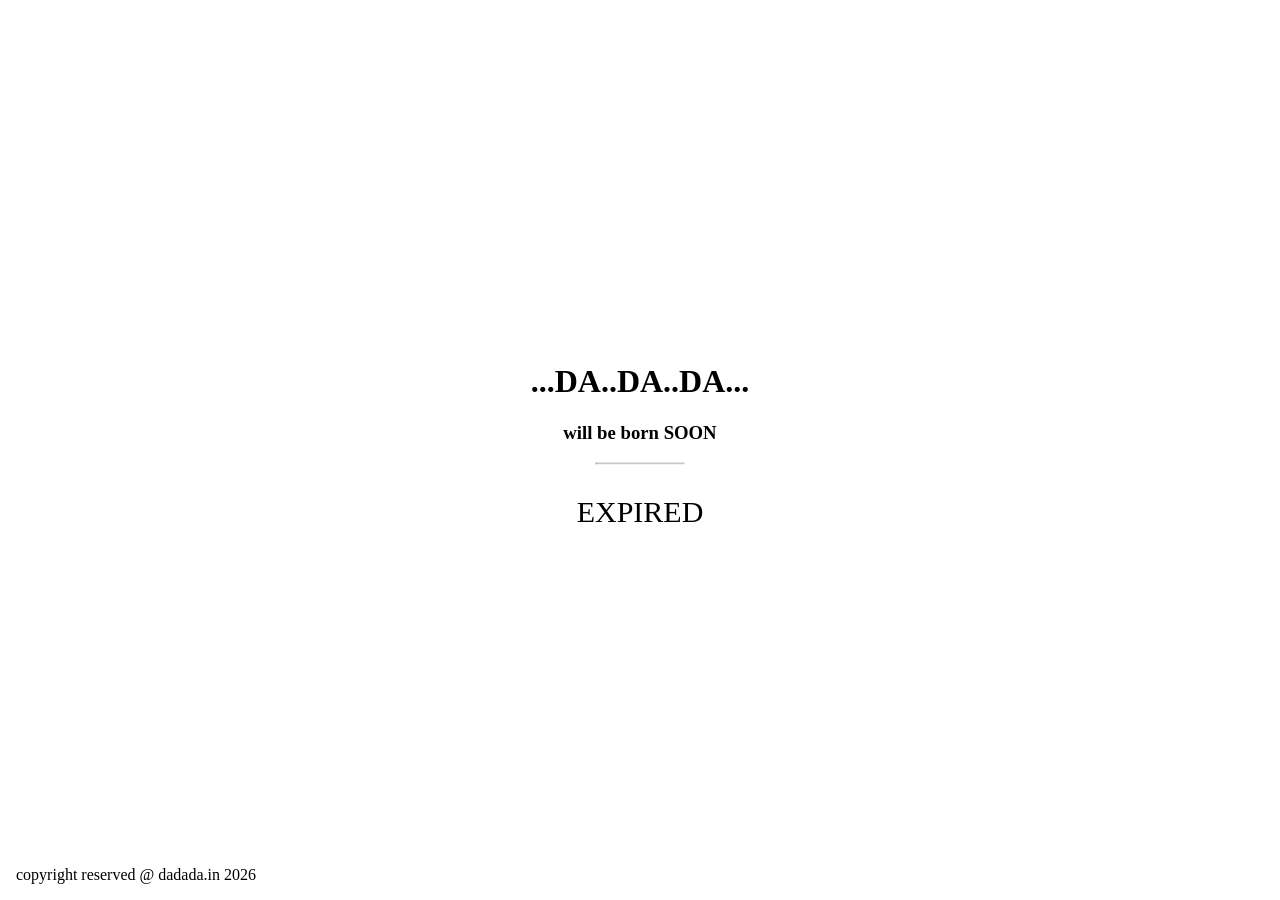
==== index.html @ b42511c1 "Create index.html" ====
<!DOCTYPE html>
<html>
<style>
body, html {
  height: 100%;
  margin: 0;
}

.bgimg {
  height: 100%;
  background-position: center;
  background-size: cover;
  position: relative;
  color: white;
  font-family: "Courier New", Courier, monospace;
  font-size: 25px;
}

.topleft {
  position: absolute;
  top: 0;
  left: 16px;
}

.bottomleft {
  position: absolute;
  bottom: 0;
  left: 16px;
}

.middle {
  position: absolute;
  top: 50%;
  left: 50%;
  transform: translate(-50%, -50%);
  text-align: center;
}

hr {
  margin: auto;
  width: 40%;
}
</style>
<body>

<div>
  <div class="topleft">
   
  </div>
  <div class="middle">
   <h1><b>...DA..DA..DA...</b></h1>
    <h3>will be born SOON</h3>
    <hr>
	    <p id="demo" style="font-size:30px"></p>

    <p></p>
  </div>
  <div class="bottomleft">
    <p>copyright reserved @ dadada.in 2026</p>
  </div>
</div>
<script>
// Set the date we're counting down to
var countDownDate = new Date("Aug 08, 2026 15:37:25").getTime();

// Update the count down every 1 second
var countdownfunction = setInterval(function() {

  // Get todays date and time
  var now = new Date().getTime();
  
  // Find the distance between now an the count down date
  var distance = countDownDate - now;
  
  // Time calculations for days, hours, minutes and seconds
  var days = Math.floor(distance / (1000 * 60 * 60 * 24));
  var hours = Math.floor((distance % (1000 * 60 * 60 * 24)) / (1000 * 60 * 60));
  var minutes = Math.floor((distance % (1000 * 60 * 60)) / (1000 * 60));
  var seconds = Math.floor((distance % (1000 * 60)) / 1000);
  
  // Output the result in an element with id="demo"
  document.getElementById("demo").innerHTML = days + "d " + hours + "h "
  + minutes + "m " + seconds + "s ";
  
  // If the count down is over, write some text 
  if (distance < 0) {
    clearInterval(countdownfunction);
    document.getElementById("demo").innerHTML = "EXPIRED";
  }
}, 1000);
</script>

</body>
</html>
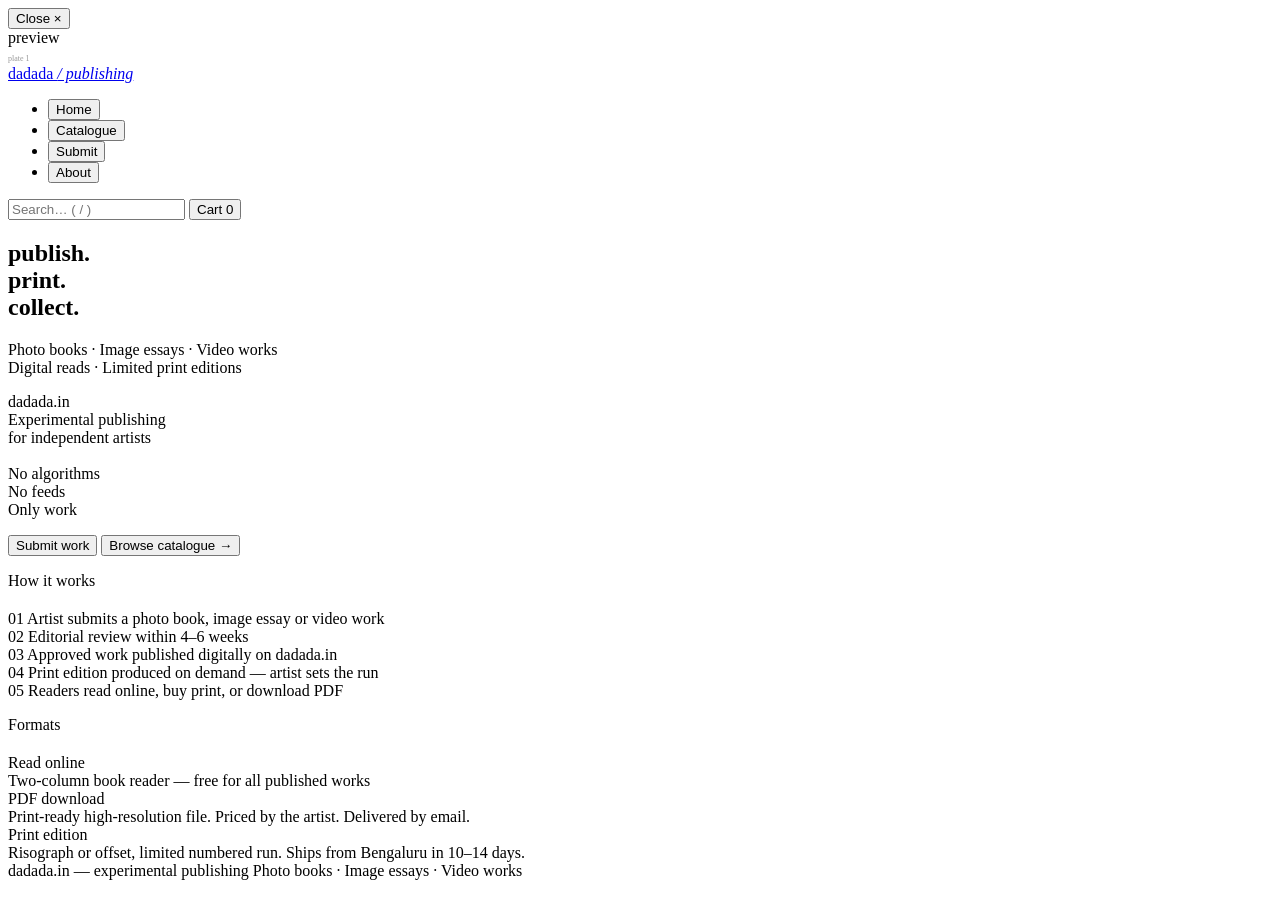
==== commit 48b34c77: "Add files via upload" ====
--- a/index.html
+++ b/index.html
@@ -1,94 +1,360 @@
 <!DOCTYPE html>
-<html>
-<style>
-body, html {
-  height: 100%;
-  margin: 0;
-}
-
-.bgimg {
-  height: 100%;
-  background-position: center;
-  background-size: cover;
-  position: relative;
-  color: white;
-  font-family: "Courier New", Courier, monospace;
-  font-size: 25px;
-}
-
-.topleft {
-  position: absolute;
-  top: 0;
-  left: 16px;
-}
-
-.bottomleft {
-  position: absolute;
-  bottom: 0;
-  left: 16px;
-}
-
-.middle {
-  position: absolute;
-  top: 50%;
-  left: 50%;
-  transform: translate(-50%, -50%);
-  text-align: center;
-}
-
-hr {
-  margin: auto;
-  width: 40%;
-}
-</style>
+<html lang="en">
+<head>
+  <meta charset="UTF-8">
+  <meta name="viewport" content="width=device-width, initial-scale=1.0">
+  <meta name="description" content="dadada — an experimental publishing platform for photo books, image essays and video works by independent artists.">
+  <meta name="theme-color" content="#f5f3ee">
+
+  <!-- Open Graph -->
+  <meta property="og:title" content="dadada — experimental publishing">
+  <meta property="og:description" content="Photo books, image essays and video works by independent artists.">
+  <meta property="og:type" content="website">
+  <meta property="og:url" content="https://dadada.in">
+
+  <title>dadada — experimental publishing</title>
+
+  <!-- PWA Manifest -->
+  <link rel="manifest" href="manifest.json">
+
+  <!-- Styles -->
+  <link rel="stylesheet" href="css/style.css">
+</head>
 <body>
 
-<div>
-  <div class="topleft">
-   
-  </div>
-  <div class="middle">
-   <h1><b>...DA..DA..DA...</b></h1>
-    <h3>will be born SOON</h3>
-    <hr>
-	    <p id="demo" style="font-size:30px"></p>
-
-    <p></p>
-  </div>
-  <div class="bottomleft">
-    <p>copyright reserved @ dadada.in 2026</p>
+<!-- ══════════════════════════════════════
+     TOAST NOTIFICATION
+═══════════════════════════════════════ -->
+<div class="toast" id="toast" role="status" aria-live="polite"></div>
+
+<!-- ══════════════════════════════════════
+     BOOK READER OVERLAY
+═══════════════════════════════════════ -->
+<div class="reader" id="reader" role="dialog" aria-label="Book preview" aria-modal="true">
+  <div class="reader__nav">
+    <span class="reader__title" id="readerTitle"></span>
+    <button class="reader__close" onclick="closeReader()">Close ×</button>
+  </div>
+  <div class="reader__body">
+    <div class="reader__text" id="readerText"></div>
+    <div class="reader__image" id="readerImage">
+      preview<br><span style="font-size:8px;opacity:.4">plate 1</span>
+    </div>
   </div>
 </div>
-<script>
-// Set the date we're counting down to
-var countDownDate = new Date("Aug 08, 2026 15:37:25").getTime();
-
-// Update the count down every 1 second
-var countdownfunction = setInterval(function() {
-
-  // Get todays date and time
-  var now = new Date().getTime();
-  
-  // Find the distance between now an the count down date
-  var distance = countDownDate - now;
-  
-  // Time calculations for days, hours, minutes and seconds
-  var days = Math.floor(distance / (1000 * 60 * 60 * 24));
-  var hours = Math.floor((distance % (1000 * 60 * 60 * 24)) / (1000 * 60 * 60));
-  var minutes = Math.floor((distance % (1000 * 60 * 60)) / (1000 * 60));
-  var seconds = Math.floor((distance % (1000 * 60)) / 1000);
-  
-  // Output the result in an element with id="demo"
-  document.getElementById("demo").innerHTML = days + "d " + hours + "h "
-  + minutes + "m " + seconds + "s ";
-  
-  // If the count down is over, write some text 
-  if (distance < 0) {
-    clearInterval(countdownfunction);
-    document.getElementById("demo").innerHTML = "EXPIRED";
-  }
-}, 1000);
-</script>
+
+<!-- ══════════════════════════════════════
+     NAVIGATION
+═══════════════════════════════════════ -->
+<nav class="nav" role="navigation" aria-label="Main navigation">
+  <a class="nav__logo" href="#home" onclick="showPage('home')">
+    dadada <em>/ publishing</em>
+  </a>
+
+  <ul class="nav__tabs" role="list">
+    <li role="listitem">
+      <button class="nav__tab" data-page="home"      onclick="showPage('home')"      aria-current="page">Home</button>
+    </li>
+    <li role="listitem">
+      <button class="nav__tab" data-page="catalogue" onclick="showPage('catalogue')" aria-current="false">Catalogue</button>
+    </li>
+    <li role="listitem">
+      <button class="nav__tab" data-page="submit"    onclick="showPage('submit')"    aria-current="false">Submit</button>
+    </li>
+    <li role="listitem">
+      <button class="nav__tab" data-page="about"     onclick="showPage('about')"     aria-current="false">About</button>
+    </li>
+  </ul>
+
+  <div class="nav__right">
+    <input
+      id="navSearch"
+      class="nav__search"
+      type="search"
+      placeholder="Search… ( / )"
+      aria-label="Search works"
+      oninput="doSearch(this.value)"
+    >
+    <button class="nav__cart" onclick="showPage('cart')" aria-label="View cart">
+      Cart <span class="nav__cart-badge" id="cartBadge">0</span>
+    </button>
+  </div>
+</nav>
+
+<!-- ══════════════════════════════════════
+     PAGE: HOME
+═══════════════════════════════════════ -->
+<main data-page="home" class="page">
+
+  <!-- Hero -->
+  <section class="hero">
+    <div>
+      <h1 class="hero__h1">publish.<br>print.<br>collect.</h1>
+      <p class="hero__sub">
+        Photo books · Image essays · Video works<br>
+        Digital reads · Limited print editions
+      </p>
+    </div>
+    <div class="hero__meta">
+      <p>dadada.in<br>
+      Experimental publishing<br>
+      for independent artists<br><br>
+      No algorithms<br>
+      No feeds<br>
+      Only work</p>
+      <div class="hero__cta">
+        <button class="btn btn--light" onclick="showPage('submit')">Submit work</button>
+        <button class="btn btn--dark"  onclick="showPage('catalogue')">Browse catalogue →</button>
+      </div>
+    </div>
+  </section>
+
+  <!-- Marquee -->
+  <div class="marquee" aria-hidden="true">
+    <div class="marquee__inner" id="marqueeInner"></div>
+  </div>
+
+  <!-- Featured works -->
+  <section aria-label="Featured works">
+    <div class="featured" id="featuredRow"></div>
+  </section>
+
+  <!-- How it works / Formats -->
+  <section class="how" aria-label="How it works">
+    <div class="how__col">
+      <p class="u-label" style="margin-bottom:20px">How it works</p>
+      <div class="how__step"><span class="how__n">01</span> Artist submits a photo book, image essay or video work</div>
+      <div class="how__step"><span class="how__n">02</span> Editorial review within 4–6 weeks</div>
+      <div class="how__step"><span class="how__n">03</span> Approved work published digitally on dadada.in</div>
+      <div class="how__step"><span class="how__n">04</span> Print edition produced on demand — artist sets the run</div>
+      <div class="how__step"><span class="how__n">05</span> Readers read online, buy print, or download PDF</div>
+    </div>
+    <div class="how__col">
+      <p class="u-label" style="margin-bottom:20px">Formats</p>
+      <div class="how__format-card">
+        <div class="how__format-name">Read online</div>
+        <div class="how__format-desc">Two-column book reader — free for all published works</div>
+      </div>
+      <div class="how__format-card">
+        <div class="how__format-name">PDF download</div>
+        <div class="how__format-desc">Print-ready high-resolution file. Priced by the artist. Delivered by email.</div>
+      </div>
+      <div class="how__format-card">
+        <div class="how__format-name">Print edition</div>
+        <div class="how__format-desc">Risograph or offset, limited numbered run. Ships from Bengaluru in 10–14 days.</div>
+      </div>
+    </div>
+  </section>
+
+  <footer class="site-footer">
+    <span>dadada.in — experimental publishing</span>
+    <span>Photo books · Image essays · Video works</span>
+  </footer>
+</main>
+
+<!-- ══════════════════════════════════════
+     PAGE: CATALOGUE
+═══════════════════════════════════════ -->
+<main data-page="catalogue" class="page" hidden>
+
+  <!-- Filter bar -->
+  <div class="cat-bar" role="toolbar" aria-label="Filter catalogue">
+    <button class="cat-filter" aria-pressed="true"  onclick="filterCatalogue('all',this)">All</button>
+    <button class="cat-filter" aria-pressed="false" onclick="filterCatalogue('photo book',this)">Photo Books</button>
+    <button class="cat-filter" aria-pressed="false" onclick="filterCatalogue('image essay',this)">Image Essays</button>
+    <button class="cat-filter" aria-pressed="false" onclick="filterCatalogue('video',this)">Video Works</button>
+    <span class="cat-count" id="catCount" aria-live="polite"></span>
+  </div>
+
+  <section aria-label="Catalogue grid">
+    <div class="cat-grid" id="catGrid"></div>
+  </section>
+
+  <footer class="site-footer">
+    <span>dadada.in</span>
+    <span id="catFooter"></span>
+  </footer>
+</main>
+
+<!-- ══════════════════════════════════════
+     PAGE: DETAIL (work view)
+═══════════════════════════════════════ -->
+<main data-page="detail" class="page" hidden>
+
+  <button class="det__back" onclick="goBack()">← Back</button>
+
+  <div class="det__layout">
+    <!-- Left: image / cover panel -->
+    <div class="det__image-panel" aria-label="Cover images">
+      <div class="det__image-main" id="detCoverMain"></div>
+      <div class="det__thumb-strip" id="detThumbs" role="group" aria-label="Image thumbnails"></div>
+    </div>
+
+    <!-- Right: info & purchase -->
+    <div class="det__info" id="detInfo"></div>
+  </div>
+</main>
+
+<!-- ══════════════════════════════════════
+     PAGE: SUBMIT
+═══════════════════════════════════════ -->
+<main data-page="submit" class="page" hidden>
+  <div class="sub-layout">
+
+    <!-- Left: info -->
+    <div class="sub-left">
+      <p class="u-label" style="margin-bottom:16px">Open call</p>
+      <span class="status-pill status-pill--open">Accepting submissions</span>
+      <h2>Submit<br>your work.</h2>
+      <p>dadada publishes photo books, image essays and video works by independent artists. We look for work that uses images — with or without text — in ways that resist easy categorisation.</p>
+      <p>No fees. Decisions within 6 weeks. Artist retains all rights. Revenue split 70 / 30 on print and PDF sales.</p>
+
+      <div class="criteria">
+        <p class="criteria__label">We publish</p>
+        <div class="criteria__item"><span class="criteria__dash">—</span> Photo books (sequence of images with or without text)</div>
+        <div class="criteria__item"><span class="criteria__dash">—</span> Image essays (images and text in dialogue)</div>
+        <div class="criteria__item"><span class="criteria__dash">—</span> Video works (single channel, up to 60 minutes)</div>
+        <div class="criteria__item"><span class="criteria__dash">—</span> Work at any stage of a practice</div>
+        <div class="criteria__item"><span class="criteria__dash">—</span> Work in any language</div>
+      </div>
+    </div>
+
+    <!-- Right: form -->
+    <div class="sub-right">
+      <p class="u-label" style="margin-bottom:28px">Submission form</p>
+
+      <label class="form-label" for="sub-name">Your name</label>
+      <input class="form-field" id="sub-name" type="text" placeholder="—" autocomplete="name">
+
+      <label class="form-label" for="sub-email">Email</label>
+      <input class="form-field" id="sub-email" type="email" placeholder="—" autocomplete="email">
+
+      <label class="form-label" for="sub-title">Work title</label>
+      <input class="form-field" id="sub-title" type="text" placeholder="—">
+
+      <label class="form-label">Format</label>
+      <div class="radio-group" role="group" aria-label="Work format">
+        <button class="radio-opt" aria-pressed="true"  onclick="selectSubmitType(this)">Photo book</button>
+        <button class="radio-opt" aria-pressed="false" onclick="selectSubmitType(this)">Image essay</button>
+        <button class="radio-opt" aria-pressed="false" onclick="selectSubmitType(this)">Video work</button>
+      </div>
+
+      <label class="form-label" for="sub-desc">What is this work about?</label>
+      <textarea class="form-field" id="sub-desc" rows="3" placeholder="—"></textarea>
+
+      <label class="form-label" for="sub-link">Link to work or portfolio</label>
+      <input class="form-field" id="sub-link" type="url" placeholder="—">
+
+      <label class="form-label">Interested in a print edition?</label>
+      <div class="radio-group radio-group--2col" role="group" aria-label="Print interest">
+        <button class="radio-opt" aria-pressed="true"  onclick="selectSubmitType(this)">Yes, definitely</button>
+        <button class="radio-opt" aria-pressed="false" onclick="selectSubmitType(this)">Not sure yet</button>
+      </div>
+
+      <button class="btn btn--dark btn--full" style="padding:15px" onclick="handleSubmit()">
+        Send submission
+      </button>
+    </div>
+
+  </div>
+</main>
+
+<!-- ══════════════════════════════════════
+     PAGE: ABOUT
+═══════════════════════════════════════ -->
+<main data-page="about" class="page" hidden>
+  <div class="about-layout">
+
+    <div class="about-left">
+      <p class="u-label" style="margin-bottom:32px">About dadada</p>
+      <h2 class="about-h2">A publishing<br>platform built<br>to last.</h2>
+      <div class="about-body">
+        <p>DADADA is a lightweight, self-hosted digital publishing platform for artists — built entirely with HTML, CSS, JavaScript and JSON. No database, no subscriptions, no algorithmic feed.</p>
+        <p>Designed with a quiet archival philosophy inspired by Indexhibit, Cargo, Are.na, Monoskop and artist books. Work published on dadada.in is designed to be readable and accessible for decades.</p>
+        <p>Artists retain all rights. Revenue split is 70 / 30 in favour of the artist for all print and PDF sales. The platform takes no cut of digital reads.</p>
+        <p style="margin-top:28px;padding-top:28px;border-top:1px solid var(--mid)">
+          Contact: <a href="mailto:publish@dadada.in" style="border-bottom:1px solid var(--mid)">publish@dadada.in</a>
+        </p>
+      </div>
+    </div>
+
+    <div class="about-right">
+      <p class="u-label" style="margin-bottom:24px">Print editions</p>
+      <p style="font-size:13px;line-height:1.9;opacity:.65;margin-bottom:24px">All print editions are produced on demand. Artists choose between Risograph, digital offset, or perfect-bound production. Minimum run of 25 copies. Each copy numbered.</p>
+
+      <div class="print-specs">
+        <p class="print-specs__label">Typical print specs</p>
+        <table>
+          <tbody>
+            <tr><td>Paper</td><td>Munken Lynx 100gsm, uncoated</td></tr>
+            <tr><td>Cover</td><td>300gsm, uncoated</td></tr>
+            <tr><td>Binding</td><td>Saddle stitch or perfect bound</td></tr>
+            <tr><td>Sizes</td><td>A5, A4, or custom</td></tr>
+            <tr><td>Min. run</td><td>25 copies</td></tr>
+          </tbody>
+        </table>
+      </div>
+
+      <p class="u-label" style="margin-bottom:16px;margin-top:32px">Platform features</p>
+      <div class="features-list">
+        <div class="feature-item">Searchable catalogue by type and tag</div>
+        <div class="feature-item">Two-column book reader for online reading</div>
+        <div class="feature-item">PDF download (print-ready)</div>
+        <div class="feature-item">Print-on-demand with cart + checkout</div>
+        <div class="feature-item">Offline access &amp; PWA support</div>
+        <div class="feature-item">Keyboard navigation throughout</div>
+        <div class="feature-item">No database · no subscriptions · self-hosted</div>
+        <div class="feature-item">Human-readable code — maintainable for decades</div>
+      </div>
+    </div>
+
+  </div>
+</main>
+
+<!-- ══════════════════════════════════════
+     PAGE: CART
+═══════════════════════════════════════ -->
+<main data-page="cart" class="page" hidden>
+  <div class="cart-layout">
+
+    <!-- Items -->
+    <div class="cart-items">
+      <h1 class="cart-items__title">Your cart</h1>
+      <div id="cartItems"></div>
+    </div>
+
+    <!-- Summary -->
+    <div class="cart-summary">
+      <p class="cart-summary__title">Order summary</p>
+      <div id="cartSummary"></div>
+      <div class="summary-row summary-row--total">
+        <span>Total</span>
+        <span id="cartTotal">₹0</span>
+      </div>
+      <button class="btn btn--dark btn--full" style="margin-top:24px;padding:16px" onclick="checkout()">
+        Proceed to checkout →
+      </button>
+      <p class="cart-note">
+        Print editions ship within 10–14 days from Bengaluru.<br>
+        PDF downloads are delivered by email immediately after payment.
+      </p>
+    </div>
+
+  </div>
+</main>
+
+<!-- ══════════════════════════════════════
+     PAGE: SEARCH RESULTS
+═══════════════════════════════════════ -->
+<main data-page="search" class="page" hidden>
+  <div class="search-header" id="searchHeader" aria-live="polite"></div>
+  <div id="searchResults"></div>
+</main>
+
+<!-- ══════════════════════════════════════
+     SCRIPTS
+═══════════════════════════════════════ -->
+<script src="js/app.js"></script>
 
 </body>
 </html>
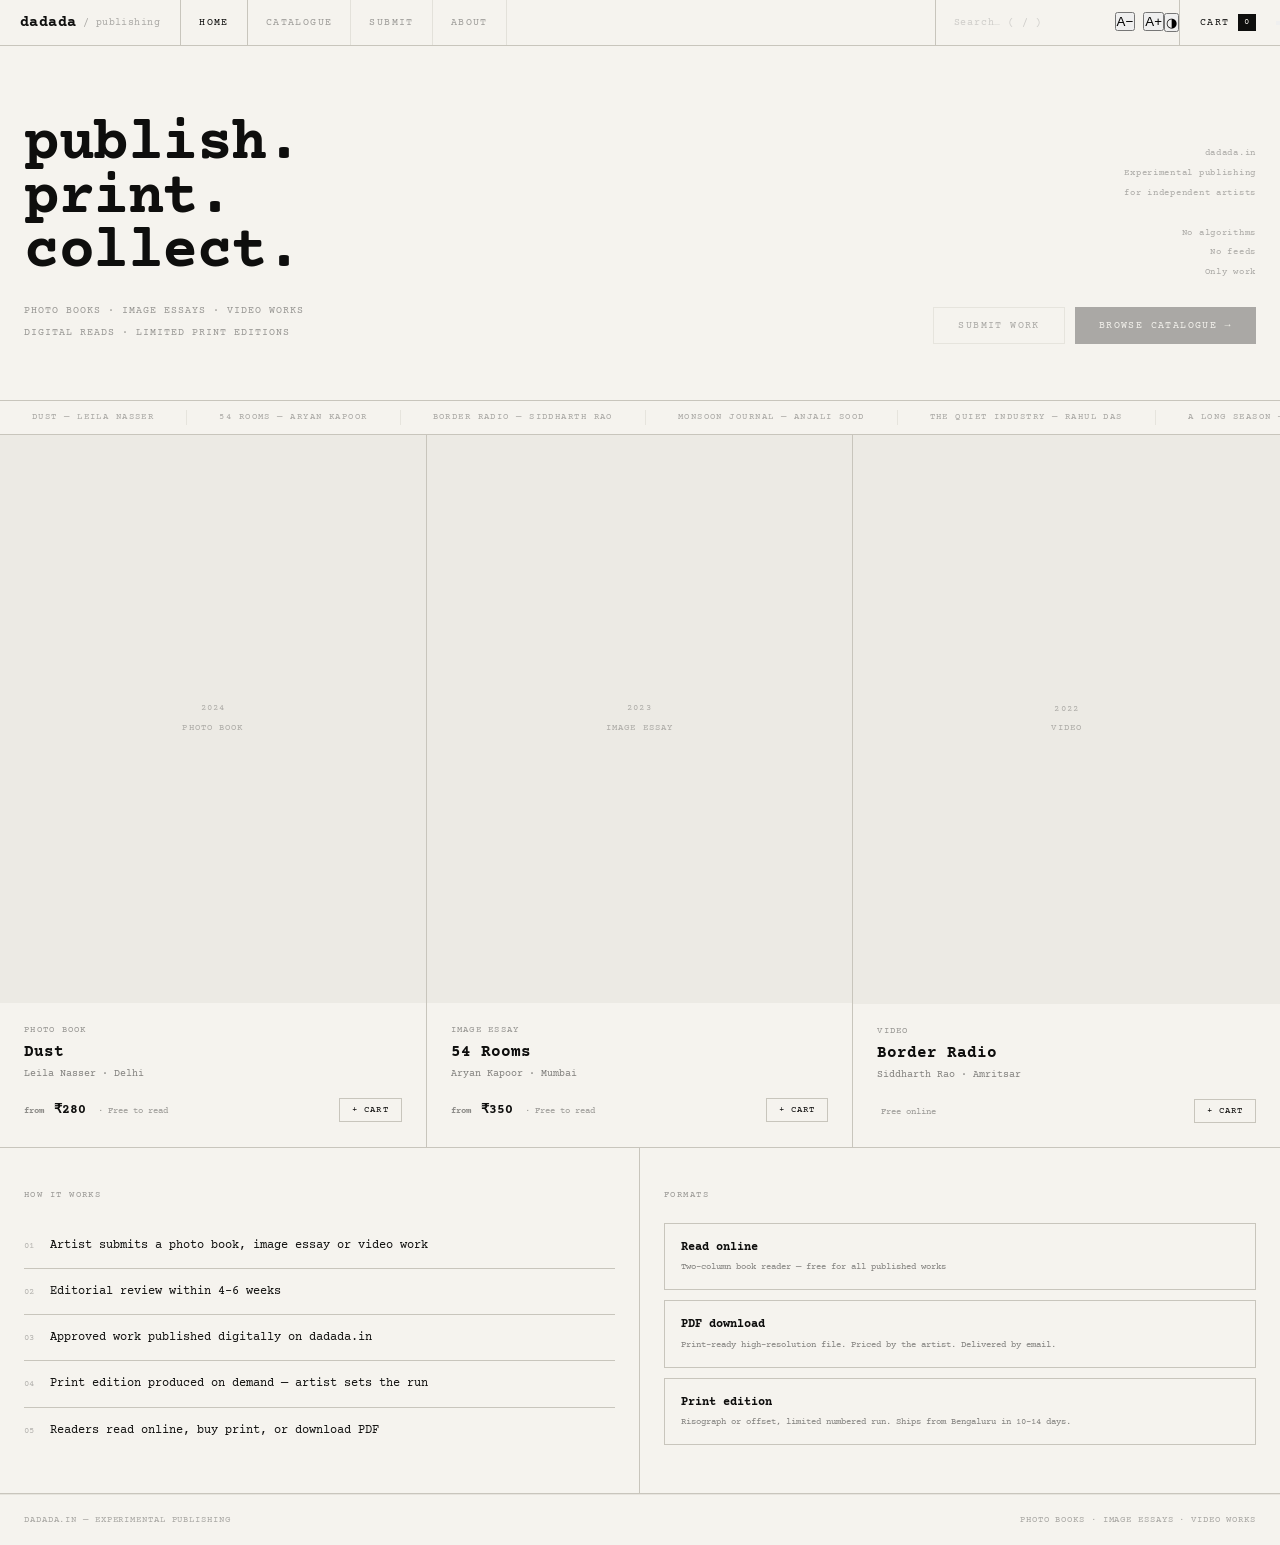
==== commit 8b265ce3: "Update index.html" ====
--- a/index.html
+++ b/index.html
@@ -66,19 +66,27 @@
     </li>
   </ul>
 
-  <div class="nav__right">
-    <input
-      id="navSearch"
-      class="nav__search"
-      type="search"
-      placeholder="Search… ( / )"
-      aria-label="Search works"
-      oninput="doSearch(this.value)"
-    >
-    <button class="nav__cart" onclick="showPage('cart')" aria-label="View cart">
-      Cart <span class="nav__cart-badge" id="cartBadge">0</span>
-    </button>
-  </div>
+<div class="nav__right">
+  <input id="navSearch" class="nav__search" type="search" placeholder="Search… ( / )" aria-label="Search works" oninput="doSearch(this.value)">
+
+  <!-- Font size controls -->
+  <div class="nav__font-ctrl" aria-label="Font size">
+    <button class="nav__ctrl-btn" onclick="changeFontSize(-1)" aria-label="Decrease font size" title="Smaller text">A−</button>
+    <button class="nav__ctrl-btn" onclick="changeFontSize(1)"  aria-label="Increase font size" title="Larger text">A+</button>
+  </div>
+
+  <!-- Theme toggle -->
+  <button class="nav__theme-btn" id="themeBtn" onclick="toggleTheme()" aria-label="Toggle dark/light mode" title="Toggle dark mode">
+    <span class="theme-icon" id="themeIcon">◑</span>
+  </button>
+
+  <button class="nav__cart" onclick="showPage('cart')" aria-label="View cart">
+    Cart <span class="nav__cart-badge" id="cartBadge">0</span>
+  </button>
+  <button class="nav__burger" id="navBurger" onclick="toggleDrawer()" aria-label="Open menu" aria-expanded="false">
+    <span></span><span></span><span></span>
+  </button>
+</div>
 </nav>
 
 <!-- ══════════════════════════════════════
--- a/css/style.css
+++ b/css/style.css
@@ -0,0 +1,1005 @@
+/* ============================================================
+   DADADA — dadada.in
+   Experimental publishing platform
+   CSS — Human-readable, no framework, no build step
+   ============================================================ */
+
+@import url('https://fonts.googleapis.com/css2?family=Courier+Prime:ital,wght@0,400;0,700;1,400&display=swap');
+
+/* ── RESET & ROOT ── */
+*, *::before, *::after { margin: 0; padding: 0; box-sizing: border-box; }
+
+:root {
+  --ink:    #0e0e0d;
+  --paper:  #f5f3ee;
+  --mid:    #c8c5bc;
+  --faint:  #eceae4;
+  --dim:    #888580;
+  --font:   'Courier Prime', 'Courier New', monospace;
+
+  /* type scale */
+  --t-xs:   9px;
+  --t-sm:   10px;
+  --t-base: 13px;
+  --t-md:   15px;
+  --t-lg:   20px;
+  --t-xl:   32px;
+  --t-xxl:  60px;
+
+  /* spacing */
+  --nav-h:  46px;
+  --gap:    24px;
+}
+
+html { scroll-behavior: smooth; }
+
+body {
+  background: var(--paper);
+  color: var(--ink);
+  font-family: var(--font);
+  font-size: var(--t-base);
+  line-height: 1.6;
+  overflow-x: hidden;
+  -webkit-font-smoothing: antialiased;
+}
+
+a { color: inherit; text-decoration: none; }
+button { cursor: pointer; }
+img { display: block; max-width: 100%; }
+
+/* ── UTILITY ── */
+.u-label {
+  font-size: var(--t-xs);
+  letter-spacing: 0.16em;
+  text-transform: uppercase;
+  opacity: 0.38;
+}
+
+.u-tag {
+  font-size: var(--t-xs);
+  letter-spacing: 0.10em;
+  text-transform: uppercase;
+  border: 1px solid var(--mid);
+  padding: 2px 7px;
+  opacity: 0.55;
+  display: inline-block;
+}
+
+.u-divider { border: none; border-top: 1px solid var(--mid); }
+
+/* ── NAVIGATION ── */
+.nav {
+  position: fixed;
+  top: 0; left: 0; right: 0;
+  z-index: 300;
+  background: var(--paper);
+  border-bottom: 1px solid var(--mid);
+  display: flex;
+  align-items: center;
+  height: var(--nav-h);
+}
+
+.nav__logo {
+  padding: 0 20px;
+  font-size: var(--t-md);
+  font-weight: 700;
+  letter-spacing: 0.03em;
+  border-right: 1px solid var(--mid);
+  height: 100%;
+  display: flex;
+  align-items: center;
+  flex-shrink: 0;
+}
+
+.nav__logo em {
+  font-weight: 400;
+  font-style: normal;
+  opacity: 0.32;
+  font-size: var(--t-sm);
+  margin-left: 6px;
+}
+
+.nav__tabs {
+  display: flex;
+  height: 100%;
+  list-style: none;
+}
+
+.nav__tab {
+  font-family: var(--font);
+  font-size: var(--t-sm);
+  letter-spacing: 0.14em;
+  text-transform: uppercase;
+  background: none;
+  border: none;
+  border-right: 1px solid var(--mid);
+  padding: 0 18px;
+  color: var(--ink);
+  opacity: 0.38;
+  height: 100%;
+  transition: opacity 0.15s;
+  display: flex;
+  align-items: center;
+}
+
+.nav__tab:hover,
+.nav__tab[aria-current="page"] { opacity: 1; }
+
+.nav__right {
+  display: flex;
+  align-items: center;
+  height: 100%;
+  margin-left: auto;
+}
+
+.nav__search {
+  background: none;
+  border: none;
+  border-left: 1px solid var(--mid);
+  font-family: var(--font);
+  font-size: var(--t-sm);
+  color: var(--ink);
+  padding: 0 18px;
+  width: 180px;
+  outline: none;
+  letter-spacing: 0.08em;
+  height: 100%;
+}
+
+.nav__search::placeholder { opacity: 0.3; }
+.nav__search:focus { background: var(--faint); }
+
+.nav__cart {
+  font-family: var(--font);
+  font-size: var(--t-sm);
+  letter-spacing: 0.14em;
+  text-transform: uppercase;
+  background: none;
+  border: none;
+  border-left: 1px solid var(--mid);
+  padding: 0 20px;
+  color: var(--ink);
+  height: 100%;
+  display: flex;
+  align-items: center;
+  gap: 8px;
+  transition: background 0.15s;
+}
+
+.nav__cart:hover { background: var(--faint); }
+
+.nav__cart-badge {
+  background: var(--ink);
+  color: var(--paper);
+  font-size: var(--t-xs);
+  padding: 1px 6px;
+  min-width: 18px;
+  text-align: center;
+  line-height: 1.6;
+}
+
+/* ── PAGE WRAPPER ── */
+.page { margin-top: var(--nav-h); min-height: calc(100vh - var(--nav-h)); }
+
+/* ── HERO ── */
+.hero {
+  padding: 72px var(--gap) 56px;
+  border-bottom: 1px solid var(--mid);
+  display: grid;
+  grid-template-columns: 3fr 2fr;
+  gap: 48px;
+  align-items: end;
+}
+
+.hero__h1 {
+  font-size: clamp(40px, 7vw, var(--t-xxl));
+  font-weight: 700;
+  line-height: 0.9;
+  letter-spacing: -0.025em;
+  margin-bottom: 20px;
+}
+
+.hero__sub {
+  font-size: var(--t-sm);
+  letter-spacing: 0.10em;
+  text-transform: uppercase;
+  opacity: 0.4;
+  line-height: 2.2;
+}
+
+.hero__meta {
+  font-size: var(--t-xs);
+  opacity: 0.32;
+  letter-spacing: 0.08em;
+  line-height: 2.2;
+  text-align: right;
+}
+
+.hero__cta {
+  margin-top: 24px;
+  display: flex;
+  gap: 10px;
+  justify-content: flex-end;
+}
+
+/* ── BUTTONS ── */
+.btn {
+  font-family: var(--font);
+  font-size: var(--t-sm);
+  letter-spacing: 0.14em;
+  text-transform: uppercase;
+  border: none;
+  padding: 12px 24px;
+  transition: opacity 0.2s, background 0.2s;
+  display: inline-flex;
+  align-items: center;
+  gap: 8px;
+}
+
+.btn--dark { background: var(--ink); color: var(--paper); }
+.btn--dark:hover { opacity: 0.78; }
+.btn--light { background: none; color: var(--ink); border: 1px solid var(--mid); }
+.btn--light:hover { background: var(--faint); }
+.btn--full { width: 100%; justify-content: center; }
+
+/* ── MARQUEE ── */
+.marquee {
+  border-bottom: 1px solid var(--mid);
+  overflow: hidden;
+  height: 34px;
+  display: flex;
+  align-items: center;
+  white-space: nowrap;
+}
+
+.marquee__inner {
+  display: inline-flex;
+  animation: marquee-scroll 24s linear infinite;
+}
+
+.marquee__item {
+  font-size: var(--t-xs);
+  letter-spacing: 0.16em;
+  text-transform: uppercase;
+  opacity: 0.32;
+  padding: 0 32px;
+  border-right: 1px solid var(--mid);
+}
+
+@keyframes marquee-scroll {
+  from { transform: translateX(0); }
+  to   { transform: translateX(-50%); }
+}
+
+/* ── FEATURED GRID (home) ── */
+.featured {
+  display: grid;
+  grid-template-columns: repeat(3, 1fr);
+  border-bottom: 1px solid var(--mid);
+}
+
+.feat-card {
+  border-right: 1px solid var(--mid);
+  cursor: pointer;
+  transition: background 0.15s;
+}
+
+.feat-card:last-child { border-right: none; }
+.feat-card:hover { background: rgba(14,14,13,0.025); }
+
+.feat-card__cover {
+  width: 100%;
+  aspect-ratio: 3 / 4;
+  background: var(--faint);
+  display: flex;
+  align-items: center;
+  justify-content: center;
+  position: relative;
+  overflow: hidden;
+}
+
+/* When real images are present, swap background for img */
+.feat-card__cover img {
+  position: absolute;
+  inset: 0;
+  width: 100%;
+  height: 100%;
+  object-fit: cover;
+}
+
+.feat-card__cover-label {
+  font-size: var(--t-xs);
+  opacity: 0.28;
+  text-transform: uppercase;
+  letter-spacing: 0.12em;
+  line-height: 2.2;
+  text-align: center;
+}
+
+.feat-card__body { padding: 20px 24px 24px; }
+.feat-card__type { font-size: var(--t-xs); letter-spacing: 0.14em; text-transform: uppercase; opacity: 0.4; margin-bottom: 6px; }
+.feat-card__title { font-size: 16px; font-weight: 700; margin-bottom: 4px; line-height: 1.2; }
+.feat-card__artist { font-size: var(--t-sm); opacity: 0.5; margin-bottom: 16px; }
+
+.feat-card__price-row {
+  display: flex;
+  align-items: center;
+  justify-content: space-between;
+}
+
+.price { font-size: var(--t-base); font-weight: 700; }
+.price__from { font-size: var(--t-xs); opacity: 0.45; margin-right: 2px; }
+.price__free { font-size: var(--t-xs); opacity: 0.4; margin-left: 4px; }
+
+.btn-add-sm {
+  font-family: var(--font);
+  font-size: var(--t-xs);
+  letter-spacing: 0.12em;
+  text-transform: uppercase;
+  background: none;
+  border: 1px solid var(--mid);
+  padding: 6px 12px;
+  color: var(--ink);
+  transition: all 0.15s;
+}
+
+.btn-add-sm:hover { background: var(--ink); color: var(--paper); border-color: var(--ink); }
+
+/* ── HOW IT WORKS ── */
+.how { display: grid; grid-template-columns: 1fr 1fr; border-bottom: 1px solid var(--mid); }
+.how__col { padding: 40px var(--gap); }
+.how__col:first-child { border-right: 1px solid var(--mid); }
+.how__step { padding: 13px 0; border-bottom: 1px solid var(--mid); font-size: 12px; display: flex; gap: 16px; align-items: baseline; }
+.how__step:last-child { border-bottom: none; }
+.how__n { opacity: 0.28; flex-shrink: 0; font-size: var(--t-xs); }
+.how__format-card { padding: 14px 16px; border: 1px solid var(--mid); margin-bottom: 10px; }
+.how__format-card:last-child { margin-bottom: 0; }
+.how__format-name { font-weight: 700; font-size: 12px; margin-bottom: 3px; }
+.how__format-desc { font-size: var(--t-xs); opacity: 0.5; line-height: 1.7; }
+
+/* ── CATALOGUE ── */
+.cat-bar {
+  display: flex;
+  align-items: center;
+  border-bottom: 1px solid var(--mid);
+  height: 42px;
+  position: sticky;
+  top: var(--nav-h);
+  background: var(--paper);
+  z-index: 10;
+}
+
+.cat-filter {
+  font-family: var(--font);
+  font-size: var(--t-sm);
+  letter-spacing: 0.14em;
+  text-transform: uppercase;
+  background: none;
+  border: none;
+  border-right: 1px solid var(--mid);
+  padding: 0 18px;
+  color: var(--ink);
+  opacity: 0.38;
+  height: 100%;
+  transition: opacity 0.15s;
+}
+
+.cat-filter:hover,
+.cat-filter[aria-pressed="true"] { opacity: 1; }
+
+.cat-count {
+  margin-left: auto;
+  font-size: var(--t-xs);
+  opacity: 0.38;
+  letter-spacing: 0.10em;
+  padding: 0 20px;
+  border-left: 1px solid var(--mid);
+  height: 100%;
+  display: flex;
+  align-items: center;
+}
+
+.cat-grid {
+  display: grid;
+  grid-template-columns: repeat(4, 1fr);
+}
+
+.cat-card {
+  border-right: 1px solid var(--mid);
+  border-bottom: 1px solid var(--mid);
+  cursor: pointer;
+  transition: background 0.15s;
+}
+
+.cat-card:nth-child(4n) { border-right: none; }
+.cat-card:hover { background: rgba(14,14,13,0.025); }
+
+.cat-card__cover {
+  width: 100%;
+  aspect-ratio: 3 / 4;
+  background: var(--faint);
+  position: relative;
+  display: flex;
+  align-items: center;
+  justify-content: center;
+  font-size: var(--t-xs);
+  opacity: 0.25;
+  text-transform: uppercase;
+  letter-spacing: 0.10em;
+  overflow: hidden;
+}
+
+.cat-card__cover img {
+  position: absolute;
+  inset: 0;
+  width: 100%;
+  height: 100%;
+  object-fit: cover;
+}
+
+.cat-card__type-pip {
+  position: absolute;
+  top: 10px; left: 10px;
+  font-size: 8px;
+  letter-spacing: 0.12em;
+  text-transform: uppercase;
+  background: var(--paper);
+  border: 1px solid var(--mid);
+  padding: 2px 6px;
+  opacity: 1;
+  z-index: 1;
+}
+
+.cat-card__body { padding: 16px 18px 20px; }
+.cat-card__title { font-size: 14px; font-weight: 700; margin-bottom: 3px; line-height: 1.25; }
+.cat-card__by { font-size: var(--t-xs); opacity: 0.45; margin-bottom: 10px; }
+
+.cat-card__formats {
+  display: flex;
+  gap: 4px;
+  flex-wrap: wrap;
+  margin-bottom: 12px;
+}
+
+.fmt-badge {
+  font-size: 8px;
+  letter-spacing: 0.10em;
+  text-transform: uppercase;
+  border: 1px solid var(--mid);
+  padding: 2px 6px;
+  opacity: 0.55;
+}
+
+.fmt-badge--paid { opacity: 0.8; }
+
+/* ── DETAIL ── */
+.det__back {
+  padding: 14px var(--gap);
+  border-bottom: 1px solid var(--mid);
+  font-size: var(--t-xs);
+  letter-spacing: 0.12em;
+  text-transform: uppercase;
+  display: inline-flex;
+  align-items: center;
+  gap: 6px;
+  opacity: 0.45;
+  transition: opacity 0.15s;
+  background: none;
+  border-top: none;
+  border-left: none;
+  border-right: none;
+  font-family: var(--font);
+  color: var(--ink);
+  width: 100%;
+}
+
+.det__back:hover { opacity: 1; }
+
+.det__layout {
+  display: grid;
+  grid-template-columns: 1fr 1fr;
+  min-height: calc(100vh - 92px);
+}
+
+/* Left: image panel */
+.det__image-panel {
+  position: sticky;
+  top: var(--nav-h);
+  height: calc(100vh - 92px);
+  background: #161613;
+  display: flex;
+  flex-direction: column;
+  overflow: hidden;
+}
+
+.det__image-main {
+  flex: 1;
+  display: flex;
+  align-items: center;
+  justify-content: center;
+  color: rgba(245,243,238,0.18);
+  font-size: var(--t-xs);
+  letter-spacing: 0.14em;
+  text-transform: uppercase;
+  text-align: center;
+  line-height: 2.5;
+  position: relative;
+  overflow: hidden;
+}
+
+.det__image-main img {
+  position: absolute;
+  inset: 0;
+  width: 100%;
+  height: 100%;
+  object-fit: contain;
+  padding: 32px;
+}
+
+.det__thumb-strip {
+  display: flex;
+  border-top: 1px solid rgba(255,255,255,0.07);
+  height: 70px;
+  flex-shrink: 0;
+}
+
+.det__thumb {
+  flex: 1;
+  border-right: 1px solid rgba(255,255,255,0.07);
+  display: flex;
+  align-items: center;
+  justify-content: center;
+  font-size: 8px;
+  letter-spacing: 0.10em;
+  opacity: 0.25;
+  cursor: pointer;
+  transition: background 0.15s, opacity 0.15s;
+  text-transform: uppercase;
+  color: rgba(245,243,238,0.7);
+  font-family: var(--font);
+  background: none;
+  border-top: none;
+  border-bottom: none;
+}
+
+.det__thumb:last-child { border-right: none; }
+.det__thumb:hover,
+.det__thumb[aria-selected="true"] { background: rgba(255,255,255,0.05); opacity: 0.7; }
+
+/* Right: info panel */
+.det__info {
+  overflow-y: auto;
+  max-height: calc(100vh - 92px);
+  padding: 40px 36px;
+}
+
+.det__type { font-size: var(--t-xs); letter-spacing: 0.18em; text-transform: uppercase; opacity: 0.38; margin-bottom: 10px; }
+.det__title { font-size: var(--t-xl); font-weight: 700; line-height: 1.05; margin-bottom: 8px; }
+.det__artist { font-size: var(--t-base); opacity: 0.5; margin-bottom: 28px; }
+.det__desc { font-size: var(--t-base); line-height: 1.9; opacity: 0.72; margin-bottom: 32px; }
+
+.det__section-label {
+  font-size: var(--t-xs);
+  letter-spacing: 0.16em;
+  text-transform: uppercase;
+  opacity: 0.35;
+  margin-bottom: 14px;
+  padding-top: 24px;
+  border-top: 1px solid var(--mid);
+  display: block;
+}
+
+/* Format selector */
+.fmt-grid {
+  display: grid;
+  grid-template-columns: repeat(3, 1fr);
+  gap: 8px;
+  margin-bottom: 20px;
+}
+
+.fmt-opt {
+  border: 1px solid var(--mid);
+  padding: 14px 12px;
+  cursor: pointer;
+  transition: border-color 0.15s;
+  text-align: left;
+  background: none;
+  font-family: var(--font);
+  color: var(--ink);
+}
+
+.fmt-opt:hover { border-color: rgba(14,14,13,0.5); }
+.fmt-opt[aria-pressed="true"] { border-color: var(--ink); border-width: 1.5px; }
+
+.fmt-opt__name { font-size: 11px; font-weight: 700; margin-bottom: 3px; }
+.fmt-opt__desc { font-size: 9px; opacity: 0.45; line-height: 1.6; }
+.fmt-opt__price { font-size: 13px; font-weight: 700; margin-top: 10px; }
+
+/* Quantity control */
+.qty-row {
+  display: flex;
+  align-items: center;
+  gap: 12px;
+  margin-bottom: 14px;
+}
+
+.qty-ctrl {
+  display: flex;
+  align-items: center;
+  border: 1px solid var(--mid);
+}
+
+.qty-btn {
+  font-family: var(--font);
+  background: none;
+  border: none;
+  width: 32px;
+  height: 32px;
+  font-size: 18px;
+  color: var(--ink);
+  display: flex;
+  align-items: center;
+  justify-content: center;
+  transition: background 0.15s;
+}
+
+.qty-btn:hover { background: var(--faint); }
+.qty-val { width: 36px; text-align: center; font-size: 13px; font-weight: 700; }
+
+/* Add to cart button */
+.btn-add-main {
+  width: 100%;
+  font-family: var(--font);
+  font-size: var(--t-sm);
+  letter-spacing: 0.16em;
+  text-transform: uppercase;
+  background: var(--ink);
+  color: var(--paper);
+  border: none;
+  padding: 15px;
+  transition: opacity 0.2s;
+  margin-bottom: 10px;
+}
+
+.btn-add-main:hover { opacity: 0.78; }
+
+.btn-preview {
+  width: 100%;
+  font-family: var(--font);
+  font-size: var(--t-sm);
+  letter-spacing: 0.16em;
+  text-transform: uppercase;
+  background: none;
+  color: var(--ink);
+  border: 1px solid var(--mid);
+  padding: 14px;
+  transition: background 0.2s;
+  margin-bottom: 24px;
+}
+
+.btn-preview:hover { background: var(--faint); }
+
+/* Meta table */
+.meta-table { width: 100%; margin-bottom: 24px; }
+.meta-table td { font-size: 11px; padding: 6px 0; border-bottom: 1px solid var(--faint); vertical-align: top; }
+.meta-table td:first-child { opacity: 0.4; letter-spacing: 0.10em; text-transform: uppercase; width: 120px; font-size: var(--t-xs); }
+
+.tag-cloud { display: flex; flex-wrap: wrap; gap: 5px; }
+
+/* ── BOOK READER (full-screen overlay) ── */
+.reader {
+  display: none;
+  position: fixed;
+  inset: 0;
+  background: var(--paper);
+  z-index: 500;
+  flex-direction: column;
+}
+
+.reader.is-open { display: flex; }
+
+.reader__nav {
+  display: flex;
+  align-items: center;
+  justify-content: space-between;
+  padding: 12px var(--gap);
+  border-bottom: 1px solid var(--mid);
+  flex-shrink: 0;
+  height: var(--nav-h);
+}
+
+.reader__title { font-size: var(--t-sm); letter-spacing: 0.10em; text-transform: uppercase; opacity: 0.5; }
+
+.reader__close {
+  font-family: var(--font);
+  font-size: var(--t-sm);
+  letter-spacing: 0.14em;
+  text-transform: uppercase;
+  background: none;
+  border: none;
+  color: var(--ink);
+  opacity: 0.45;
+  transition: opacity 0.15s;
+}
+
+.reader__close:hover { opacity: 1; }
+
+.reader__body {
+  flex: 1;
+  display: grid;
+  grid-template-columns: 1fr 1fr;
+  overflow: hidden;
+}
+
+.reader__text {
+  overflow-y: auto;
+  padding: 48px 40px;
+  border-right: 1px solid var(--mid);
+}
+
+.reader__section {
+  padding: 40px 0;
+  border-bottom: 1px solid var(--mid);
+  opacity: 0.28;
+  transition: opacity 0.35s;
+}
+
+.reader__section:last-child { border-bottom: none; }
+.reader__section.is-active { opacity: 1; }
+
+.reader__section h3 {
+  font-size: var(--t-xs);
+  letter-spacing: 0.18em;
+  text-transform: uppercase;
+  opacity: 0.4;
+  margin-bottom: 14px;
+}
+
+.reader__section p { font-size: 14px; line-height: 1.95; }
+.reader__section p + p { margin-top: 14px; }
+
+.reader__image {
+  background: #161613;
+  display: flex;
+  align-items: center;
+  justify-content: center;
+  color: rgba(245,243,238,0.18);
+  font-size: var(--t-xs);
+  letter-spacing: 0.14em;
+  text-transform: uppercase;
+  text-align: center;
+  line-height: 2.5;
+}
+
+/* ── CART ── */
+.cart-layout {
+  display: grid;
+  grid-template-columns: 1fr 360px;
+  min-height: calc(100vh - var(--nav-h));
+}
+
+.cart-items { border-right: 1px solid var(--mid); padding: 40px 32px; }
+.cart-items__title { font-size: 18px; font-weight: 700; margin-bottom: 32px; }
+
+.cart-row {
+  display: grid;
+  grid-template-columns: 64px 1fr auto;
+  gap: 20px;
+  align-items: start;
+  padding: 20px 0;
+  border-bottom: 1px solid var(--mid);
+}
+
+.cart-row:last-child { border-bottom: none; }
+
+.cart-thumb {
+  width: 64px;
+  height: 84px;
+  background: var(--faint);
+  display: flex;
+  align-items: center;
+  justify-content: center;
+  font-size: var(--t-xs);
+  opacity: 0.3;
+  text-transform: uppercase;
+  letter-spacing: 0.08em;
+  overflow: hidden;
+}
+
+.cart-thumb img { width: 100%; height: 100%; object-fit: cover; }
+
+.cart-item__title { font-size: 14px; font-weight: 700; margin-bottom: 3px; }
+.cart-item__by { font-size: var(--t-xs); opacity: 0.45; margin-bottom: 6px; }
+.cart-item__fmt { font-size: 9px; letter-spacing: 0.10em; text-transform: uppercase; border: 1px solid var(--mid); padding: 2px 7px; opacity: 0.55; display: inline-block; margin-bottom: 12px; }
+
+.cart-item__qty { display: flex; align-items: center; gap: 8px; }
+.cart-item__qty button { font-family: var(--font); background: none; border: 1px solid var(--mid); width: 26px; height: 26px; font-size: 14px; color: var(--ink); display: flex; align-items: center; justify-content: center; }
+
+.cart-item__qty span { font-size: 13px; font-weight: 700; min-width: 20px; text-align: center; }
+
+.cart-remove { font-family: var(--font); font-size: 9px; letter-spacing: 0.10em; text-transform: uppercase; background: none; border: none; color: var(--ink); opacity: 0.35; margin-top: 8px; display: block; padding: 0; transition: opacity 0.15s; }
+.cart-remove:hover { opacity: 0.8; }
+
+.cart-price { font-size: 14px; font-weight: 700; text-align: right; }
+
+.cart-empty { display: flex; flex-direction: column; align-items: center; justify-content: center; padding: 80px var(--gap); gap: 16px; text-align: center; opacity: 0.4; }
+.cart-empty p { font-size: var(--t-sm); letter-spacing: 0.12em; text-transform: uppercase; }
+
+.cart-summary { padding: 40px 28px; background: var(--faint); }
+.cart-summary__title { font-size: var(--t-xs); letter-spacing: 0.16em; text-transform: uppercase; opacity: 0.38; margin-bottom: 24px; }
+
+.summary-row {
+  display: flex;
+  justify-content: space-between;
+  font-size: 12px;
+  padding: 8px 0;
+  border-bottom: 1px solid var(--mid);
+}
+
+.summary-row--total { font-weight: 700; font-size: 14px; border-bottom: none; padding-top: 16px; margin-top: 4px; }
+
+.cart-note { font-size: var(--t-xs); opacity: 0.4; margin-top: 16px; line-height: 1.8; letter-spacing: 0.04em; }
+
+/* ── SUBMIT ── */
+.sub-layout {
+  display: grid;
+  grid-template-columns: 1fr 1fr;
+  min-height: calc(100vh - var(--nav-h));
+}
+
+.sub-left { padding: 60px 40px; border-right: 1px solid var(--mid); }
+.sub-left h2 { font-size: 28px; font-weight: 700; line-height: 1.15; margin-bottom: 20px; }
+.sub-left p { font-size: var(--t-base); line-height: 1.9; opacity: 0.6; margin-bottom: 14px; max-width: 320px; }
+
+.status-pill { display: inline-block; font-size: var(--t-xs); letter-spacing: 0.14em; text-transform: uppercase; padding: 3px 8px; margin-bottom: 28px; border: 1px solid; }
+.status-pill--open { color: #2a5420; border-color: #b8d4b0; background: #e8f0e4; }
+
+.criteria { margin-top: 32px; }
+.criteria__label { font-size: var(--t-xs); letter-spacing: 0.16em; text-transform: uppercase; opacity: 0.35; margin-bottom: 12px; }
+.criteria__item { padding: 13px 0; border-bottom: 1px solid var(--mid); font-size: 11px; opacity: 0.65; display: flex; gap: 12px; align-items: start; }
+.criteria__item:last-child { border-bottom: none; }
+.criteria__dash { opacity: 0.4; flex-shrink: 0; }
+
+.sub-right { padding: 60px 40px; }
+
+.form-label { display: block; font-size: var(--t-xs); letter-spacing: 0.16em; text-transform: uppercase; opacity: 0.4; margin-bottom: 6px; }
+
+.form-field {
+  width: 100%;
+  background: none;
+  border: none;
+  border-bottom: 1px solid var(--mid);
+  font-family: var(--font);
+  font-size: var(--t-base);
+  color: var(--ink);
+  padding: 8px 0;
+  outline: none;
+  resize: none;
+  transition: border-color 0.2s;
+  margin-bottom: 22px;
+}
+
+.form-field:focus { border-bottom-color: var(--ink); }
+
+.radio-group { display: grid; grid-template-columns: repeat(3, 1fr); gap: 8px; margin-bottom: 22px; }
+.radio-group--2col { grid-template-columns: 1fr 1fr; }
+
+.radio-opt {
+  border: 1px solid var(--mid);
+  padding: 10px 12px;
+  cursor: pointer;
+  font-size: 11px;
+  text-align: center;
+  letter-spacing: 0.06em;
+  font-family: var(--font);
+  background: none;
+  color: var(--ink);
+  transition: border-color 0.15s;
+}
+
+.radio-opt[aria-pressed="true"] { border-color: var(--ink); }
+
+/* ── ABOUT ── */
+.about-layout { display: grid; grid-template-columns: 1fr 1fr; min-height: calc(100vh - var(--nav-h)); }
+.about-left { padding: 64px 40px; border-right: 1px solid var(--mid); }
+.about-right { padding: 64px 40px; }
+.about-h2 { font-size: 32px; font-weight: 700; line-height: 1.1; margin-bottom: 28px; }
+.about-body p { font-size: var(--t-base); line-height: 1.9; opacity: 0.65; margin-bottom: 16px; }
+
+.features-list { display: flex; flex-direction: column; }
+.feature-item { padding: 13px 0; border-bottom: 1px solid var(--mid); font-size: var(--t-base); }
+.feature-item:last-child { border-bottom: none; }
+
+.print-specs { border: 1px solid var(--mid); padding: 20px; margin-bottom: 24px; }
+.print-specs__label { font-size: var(--t-xs); letter-spacing: 0.14em; text-transform: uppercase; opacity: 0.35; margin-bottom: 12px; }
+.print-specs table { width: 100%; font-size: 11px; }
+.print-specs td { padding: 6px 0; border-bottom: 1px solid var(--faint); }
+.print-specs td:first-child { opacity: 0.45; text-transform: uppercase; letter-spacing: 0.08em; font-size: var(--t-xs); }
+.print-specs tr:last-child td { border-bottom: none; }
+
+/* ── SEARCH RESULTS ── */
+.search-header { padding: 16px var(--gap); border-bottom: 1px solid var(--mid); font-size: 11px; opacity: 0.55; }
+.search-result-row { display: grid; grid-template-columns: 90px 1fr auto; gap: 20px; align-items: center; padding: 18px var(--gap); border-bottom: 1px solid var(--mid); cursor: pointer; transition: background 0.15s; }
+.search-result-row:hover { background: rgba(14,14,13,0.025); }
+.search-result-row__title { font-size: 15px; font-weight: 700; margin-bottom: 3px; }
+.search-result-row__by { font-size: var(--t-xs); opacity: 0.45; }
+.search-result-row__price { font-size: 13px; font-weight: 700; white-space: nowrap; }
+
+/* ── TOAST ── */
+.toast {
+  position: fixed;
+  bottom: 24px;
+  left: 50%;
+  transform: translateX(-50%) translateY(80px);
+  background: var(--ink);
+  color: var(--paper);
+  font-family: var(--font);
+  font-size: var(--t-xs);
+  letter-spacing: 0.14em;
+  text-transform: uppercase;
+  padding: 12px 24px;
+  opacity: 0;
+  transition: all 0.3s;
+  z-index: 999;
+  pointer-events: none;
+}
+
+.toast.is-visible { opacity: 1; transform: translateX(-50%) translateY(0); }
+
+/* ── FOOTER ── */
+.site-footer {
+  padding: 18px var(--gap);
+  border-top: 1px solid var(--mid);
+  display: flex;
+  justify-content: space-between;
+  align-items: center;
+  font-size: var(--t-xs);
+  opacity: 0.32;
+  letter-spacing: 0.10em;
+  text-transform: uppercase;
+}
+
+/* ── RESPONSIVE ── */
+@media (max-width: 900px) {
+  .cat-grid { grid-template-columns: repeat(2, 1fr); }
+  .cat-card:nth-child(4n) { border-right: 1px solid var(--mid); }
+  .cat-card:nth-child(2n) { border-right: none; }
+}
+
+@media (max-width: 700px) {
+  .hero { grid-template-columns: 1fr; }
+  .hero__meta { text-align: left; }
+  .hero__cta { justify-content: flex-start; }
+  .featured { grid-template-columns: 1fr; }
+  .feat-card { border-right: none; }
+  .how { grid-template-columns: 1fr; }
+  .how__col:first-child { border-right: none; border-bottom: 1px solid var(--mid); }
+  .cat-grid { grid-template-columns: 1fr; }
+  .cat-card:nth-child(n) { border-right: none; }
+  .det__layout { grid-template-columns: 1fr; }
+  .det__image-panel { display: none; }
+  .sub-layout { grid-template-columns: 1fr; }
+  .sub-left { border-right: none; border-bottom: 1px solid var(--mid); }
+  .about-layout { grid-template-columns: 1fr; }
+  .about-left { border-right: none; border-bottom: 1px solid var(--mid); }
+  .cart-layout { grid-template-columns: 1fr; }
+  .reader__body { grid-template-columns: 1fr; }
+  .reader__image { display: none; }
+  .fmt-grid { grid-template-columns: 1fr; }
+  .nav__search { display: none; }
+}
+
+/* ── PRINT STYLES ── */
+@media print {
+  .nav, .reader__nav, .cart-btn, .btn-add-main, .btn-preview, .det__back { display: none !important; }
+  .det__layout { grid-template-columns: 1fr; }
+  .det__image-panel { position: static; height: auto; }
+  .det__info { max-height: none; overflow: visible; }
+  body { background: white; color: black; }
+}
+
+/* ── REDUCED MOTION ── */
+@media (prefers-reduced-motion: reduce) {
+  .marquee__inner { animation: none; }
+  * { transition: none !important; }
+}
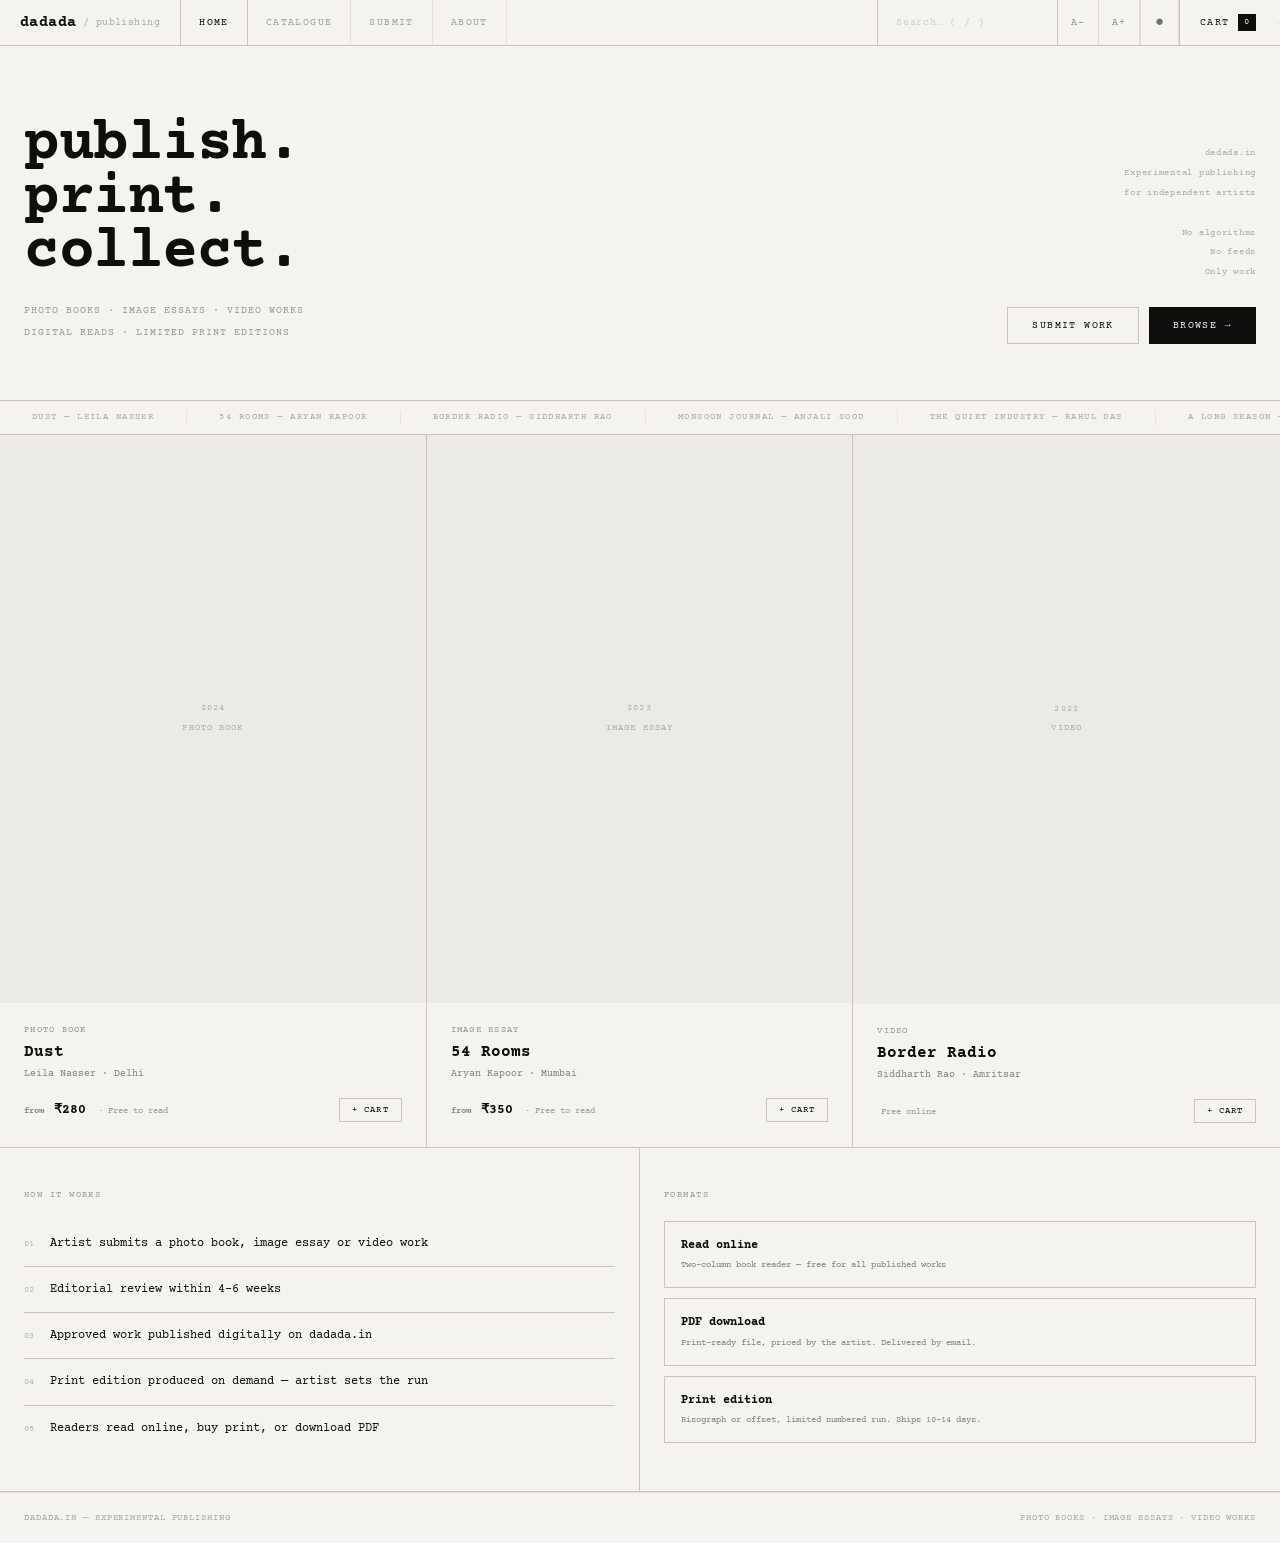
==== commit f25962fa: "Update index.html" ====
--- a/index.html
+++ b/index.html
@@ -1,35 +1,24 @@
 <!DOCTYPE html>
-<html lang="en">
+<html lang="en" data-theme="light" data-font="md">
 <head>
   <meta charset="UTF-8">
   <meta name="viewport" content="width=device-width, initial-scale=1.0">
-  <meta name="description" content="dadada — an experimental publishing platform for photo books, image essays and video works by independent artists.">
-  <meta name="theme-color" content="#f5f3ee">
-
-  <!-- Open Graph -->
+  <meta name="description" content="dadada — experimental publishing platform for photo books, image essays and video works by independent artists.">
+  <meta name="theme-color" content="#f5f3ee" id="metaTheme">
   <meta property="og:title" content="dadada — experimental publishing">
   <meta property="og:description" content="Photo books, image essays and video works by independent artists.">
   <meta property="og:type" content="website">
   <meta property="og:url" content="https://dadada.in">
-
   <title>dadada — experimental publishing</title>
-
-  <!-- PWA Manifest -->
   <link rel="manifest" href="manifest.json">
-
-  <!-- Styles -->
   <link rel="stylesheet" href="css/style.css">
 </head>
 <body>
 
-<!-- ══════════════════════════════════════
-     TOAST NOTIFICATION
-═══════════════════════════════════════ -->
+<!-- TOAST -->
 <div class="toast" id="toast" role="status" aria-live="polite"></div>
 
-<!-- ══════════════════════════════════════
-     BOOK READER OVERLAY
-═══════════════════════════════════════ -->
+<!-- BOOK READER OVERLAY -->
 <div class="reader" id="reader" role="dialog" aria-label="Book preview" aria-modal="true">
   <div class="reader__nav">
     <span class="reader__title" id="readerTitle"></span>
@@ -37,120 +26,99 @@
   </div>
   <div class="reader__body">
     <div class="reader__text" id="readerText"></div>
-    <div class="reader__image" id="readerImage">
-      preview<br><span style="font-size:8px;opacity:.4">plate 1</span>
-    </div>
+    <div class="reader__image" id="readerImage">preview<br><span style="font-size:8px;opacity:.4">plate 1</span></div>
   </div>
 </div>
 
-<!-- ══════════════════════════════════════
-     NAVIGATION
-═══════════════════════════════════════ -->
+<!-- NAVIGATION -->
 <nav class="nav" role="navigation" aria-label="Main navigation">
   <a class="nav__logo" href="#home" onclick="showPage('home')">
     dadada <em>/ publishing</em>
   </a>
-
   <ul class="nav__tabs" role="list">
-    <li role="listitem">
-      <button class="nav__tab" data-page="home"      onclick="showPage('home')"      aria-current="page">Home</button>
-    </li>
-    <li role="listitem">
-      <button class="nav__tab" data-page="catalogue" onclick="showPage('catalogue')" aria-current="false">Catalogue</button>
-    </li>
-    <li role="listitem">
-      <button class="nav__tab" data-page="submit"    onclick="showPage('submit')"    aria-current="false">Submit</button>
-    </li>
-    <li role="listitem">
-      <button class="nav__tab" data-page="about"     onclick="showPage('about')"     aria-current="false">About</button>
-    </li>
+    <li><button class="nav__tab" data-page="home"      onclick="showPage('home')"      aria-current="page">Home</button></li>
+    <li><button class="nav__tab" data-page="catalogue" onclick="showPage('catalogue')" aria-current="false">Catalogue</button></li>
+    <li><button class="nav__tab" data-page="submit"    onclick="showPage('submit')"    aria-current="false">Submit</button></li>
+    <li><button class="nav__tab" data-page="about"     onclick="showPage('about')"     aria-current="false">About</button></li>
   </ul>
-
-<div class="nav__right">
-  <input id="navSearch" class="nav__search" type="search" placeholder="Search… ( / )" aria-label="Search works" oninput="doSearch(this.value)">
-
-  <!-- Font size controls -->
-  <div class="nav__font-ctrl" aria-label="Font size">
-    <button class="nav__ctrl-btn" onclick="changeFontSize(-1)" aria-label="Decrease font size" title="Smaller text">A−</button>
-    <button class="nav__ctrl-btn" onclick="changeFontSize(1)"  aria-label="Increase font size" title="Larger text">A+</button>
-  </div>
-
-  <!-- Theme toggle -->
-  <button class="nav__theme-btn" id="themeBtn" onclick="toggleTheme()" aria-label="Toggle dark/light mode" title="Toggle dark mode">
-    <span class="theme-icon" id="themeIcon">◑</span>
+  <div class="nav__right">
+    <input id="navSearch" class="nav__search" type="search" placeholder="Search… ( / )" aria-label="Search works" oninput="doSearch(this.value)">
+    <div class="nav__font-ctrl">
+      <button class="nav__ctrl-btn" onclick="changeFontSize(-1)" title="Smaller text" aria-label="Decrease font size">A−</button>
+      <button class="nav__ctrl-btn" onclick="changeFontSize(1)"  title="Larger text"  aria-label="Increase font size">A+</button>
+    </div>
+    <button class="nav__theme-btn" id="themeBtn" onclick="toggleTheme()" aria-label="Toggle theme" title="Toggle dark/light mode">
+      <span class="theme-icon" id="themeIcon">◑</span>
+    </button>
+    <button class="nav__cart" onclick="showPage('cart')" aria-label="View cart">
+      Cart <span class="nav__cart-badge" id="cartBadge">0</span>
+    </button>
+    <button class="nav__burger" id="navBurger" onclick="toggleDrawer()" aria-label="Toggle menu" aria-expanded="false" aria-controls="navDrawer">
+      <span></span><span></span><span></span>
+    </button>
+  </div>
+</nav>
+
+<!-- MOBILE DRAWER -->
+<div class="nav__drawer" id="navDrawer" role="dialog" aria-label="Navigation menu" hidden>
+  <div class="nav__drawer-search">
+    <input type="search" placeholder="Search works…" aria-label="Search" oninput="doSearch(this.value); closeDrawer();">
+  </div>
+  <button class="nav__drawer-link" data-page="home"      onclick="showPage('home');      closeDrawer()">Home</button>
+  <button class="nav__drawer-link" data-page="catalogue" onclick="showPage('catalogue'); closeDrawer()">Catalogue</button>
+  <button class="nav__drawer-link" data-page="submit"    onclick="showPage('submit');    closeDrawer()">Submit</button>
+  <button class="nav__drawer-link" data-page="about"     onclick="showPage('about');     closeDrawer()">About</button>
+  <button class="nav__drawer-link" onclick="showPage('cart'); closeDrawer()">
+    Cart <span id="drawerCartBadge" class="drawer-badge">0</span>
   </button>
-
-  <button class="nav__cart" onclick="showPage('cart')" aria-label="View cart">
-    Cart <span class="nav__cart-badge" id="cartBadge">0</span>
-  </button>
-  <button class="nav__burger" id="navBurger" onclick="toggleDrawer()" aria-label="Open menu" aria-expanded="false">
-    <span></span><span></span><span></span>
-  </button>
+  <div class="nav__drawer-controls">
+    <button class="nav__drawer-ctrl" onclick="changeFontSize(-1)" aria-label="Decrease font">A−</button>
+    <button class="nav__drawer-ctrl" onclick="changeFontSize(1)"  aria-label="Increase font">A+</button>
+    <button class="nav__drawer-ctrl" id="drawerThemeBtn" onclick="toggleTheme()">◑ Theme</button>
+  </div>
 </div>
-</nav>
-
-<!-- ══════════════════════════════════════
-     PAGE: HOME
-═══════════════════════════════════════ -->
+
+<!-- DRAWER BACKDROP -->
+<div class="drawer-backdrop" id="drawerBackdrop" onclick="closeDrawer()"></div>
+
+<!-- PAGE: HOME -->
 <main data-page="home" class="page">
-
-  <!-- Hero -->
   <section class="hero">
-    <div>
+    <div class="hero__left">
       <h1 class="hero__h1">publish.<br>print.<br>collect.</h1>
-      <p class="hero__sub">
-        Photo books · Image essays · Video works<br>
-        Digital reads · Limited print editions
-      </p>
-    </div>
-    <div class="hero__meta">
-      <p>dadada.in<br>
-      Experimental publishing<br>
-      for independent artists<br><br>
-      No algorithms<br>
-      No feeds<br>
-      Only work</p>
+      <p class="hero__sub">Photo books · Image essays · Video works<br>Digital reads · Limited print editions</p>
+    </div>
+    <div class="hero__right">
+      <p class="hero__meta">dadada.in<br>Experimental publishing<br>for independent artists<br><br>No algorithms<br>No feeds<br>Only work</p>
       <div class="hero__cta">
         <button class="btn btn--light" onclick="showPage('submit')">Submit work</button>
-        <button class="btn btn--dark"  onclick="showPage('catalogue')">Browse catalogue →</button>
+        <button class="btn btn--dark"  onclick="showPage('catalogue')">Browse →</button>
       </div>
     </div>
   </section>
 
-  <!-- Marquee -->
   <div class="marquee" aria-hidden="true">
     <div class="marquee__inner" id="marqueeInner"></div>
   </div>
 
-  <!-- Featured works -->
   <section aria-label="Featured works">
     <div class="featured" id="featuredRow"></div>
   </section>
 
-  <!-- How it works / Formats -->
-  <section class="how" aria-label="How it works">
+  <section class="how">
     <div class="how__col">
-      <p class="u-label" style="margin-bottom:20px">How it works</p>
-      <div class="how__step"><span class="how__n">01</span> Artist submits a photo book, image essay or video work</div>
-      <div class="how__step"><span class="how__n">02</span> Editorial review within 4–6 weeks</div>
-      <div class="how__step"><span class="how__n">03</span> Approved work published digitally on dadada.in</div>
-      <div class="how__step"><span class="how__n">04</span> Print edition produced on demand — artist sets the run</div>
-      <div class="how__step"><span class="how__n">05</span> Readers read online, buy print, or download PDF</div>
+      <p class="u-label" style="margin-bottom:18px">How it works</p>
+      <div class="how__step"><span class="how__n">01</span>Artist submits a photo book, image essay or video work</div>
+      <div class="how__step"><span class="how__n">02</span>Editorial review within 4–6 weeks</div>
+      <div class="how__step"><span class="how__n">03</span>Approved work published digitally on dadada.in</div>
+      <div class="how__step"><span class="how__n">04</span>Print edition produced on demand — artist sets the run</div>
+      <div class="how__step"><span class="how__n">05</span>Readers read online, buy print, or download PDF</div>
     </div>
     <div class="how__col">
-      <p class="u-label" style="margin-bottom:20px">Formats</p>
-      <div class="how__format-card">
-        <div class="how__format-name">Read online</div>
-        <div class="how__format-desc">Two-column book reader — free for all published works</div>
-      </div>
-      <div class="how__format-card">
-        <div class="how__format-name">PDF download</div>
-        <div class="how__format-desc">Print-ready high-resolution file. Priced by the artist. Delivered by email.</div>
-      </div>
-      <div class="how__format-card">
-        <div class="how__format-name">Print edition</div>
-        <div class="how__format-desc">Risograph or offset, limited numbered run. Ships from Bengaluru in 10–14 days.</div>
-      </div>
+      <p class="u-label" style="margin-bottom:18px">Formats</p>
+      <div class="how__format-card"><div class="how__format-name">Read online</div><div class="how__format-desc">Two-column book reader — free for all published works</div></div>
+      <div class="how__format-card"><div class="how__format-name">PDF download</div><div class="how__format-desc">Print-ready file, priced by the artist. Delivered by email.</div></div>
+      <div class="how__format-card"><div class="how__format-name">Print edition</div><div class="how__format-desc">Risograph or offset, limited numbered run. Ships 10–14 days.</div></div>
     </div>
   </section>
 
@@ -160,209 +128,141 @@
   </footer>
 </main>
 
-<!-- ══════════════════════════════════════
-     PAGE: CATALOGUE
-═══════════════════════════════════════ -->
+<!-- PAGE: CATALOGUE -->
 <main data-page="catalogue" class="page" hidden>
-
-  <!-- Filter bar -->
   <div class="cat-bar" role="toolbar" aria-label="Filter catalogue">
     <button class="cat-filter" aria-pressed="true"  onclick="filterCatalogue('all',this)">All</button>
     <button class="cat-filter" aria-pressed="false" onclick="filterCatalogue('photo book',this)">Photo Books</button>
     <button class="cat-filter" aria-pressed="false" onclick="filterCatalogue('image essay',this)">Image Essays</button>
-    <button class="cat-filter" aria-pressed="false" onclick="filterCatalogue('video',this)">Video Works</button>
+    <button class="cat-filter" aria-pressed="false" onclick="filterCatalogue('video',this)">Video</button>
     <span class="cat-count" id="catCount" aria-live="polite"></span>
   </div>
-
-  <section aria-label="Catalogue grid">
-    <div class="cat-grid" id="catGrid"></div>
-  </section>
-
-  <footer class="site-footer">
-    <span>dadada.in</span>
-    <span id="catFooter"></span>
-  </footer>
-</main>
-
-<!-- ══════════════════════════════════════
-     PAGE: DETAIL (work view)
-═══════════════════════════════════════ -->
+  <div class="cat-grid" id="catGrid"></div>
+  <footer class="site-footer"><span>dadada.in</span><span id="catFooter"></span></footer>
+</main>
+
+<!-- PAGE: DETAIL -->
 <main data-page="detail" class="page" hidden>
-
   <button class="det__back" onclick="goBack()">← Back</button>
-
   <div class="det__layout">
-    <!-- Left: image / cover panel -->
     <div class="det__image-panel" aria-label="Cover images">
       <div class="det__image-main" id="detCoverMain"></div>
       <div class="det__thumb-strip" id="detThumbs" role="group" aria-label="Image thumbnails"></div>
     </div>
-
-    <!-- Right: info & purchase -->
     <div class="det__info" id="detInfo"></div>
   </div>
 </main>
 
-<!-- ══════════════════════════════════════
-     PAGE: SUBMIT
-═══════════════════════════════════════ -->
+<!-- PAGE: SUBMIT -->
 <main data-page="submit" class="page" hidden>
   <div class="sub-layout">
-
-    <!-- Left: info -->
     <div class="sub-left">
-      <p class="u-label" style="margin-bottom:16px">Open call</p>
+      <p class="u-label" style="margin-bottom:14px">Open call</p>
       <span class="status-pill status-pill--open">Accepting submissions</span>
       <h2>Submit<br>your work.</h2>
       <p>dadada publishes photo books, image essays and video works by independent artists. We look for work that uses images — with or without text — in ways that resist easy categorisation.</p>
       <p>No fees. Decisions within 6 weeks. Artist retains all rights. Revenue split 70 / 30 on print and PDF sales.</p>
-
-      <div class="criteria">
+      <div class="criteria" style="margin-top:24px">
         <p class="criteria__label">We publish</p>
-        <div class="criteria__item"><span class="criteria__dash">—</span> Photo books (sequence of images with or without text)</div>
-        <div class="criteria__item"><span class="criteria__dash">—</span> Image essays (images and text in dialogue)</div>
-        <div class="criteria__item"><span class="criteria__dash">—</span> Video works (single channel, up to 60 minutes)</div>
-        <div class="criteria__item"><span class="criteria__dash">—</span> Work at any stage of a practice</div>
-        <div class="criteria__item"><span class="criteria__dash">—</span> Work in any language</div>
-      </div>
-    </div>
-
-    <!-- Right: form -->
+        <div class="criteria__item"><span class="criteria__dash">—</span>Photo books (sequence of images with or without text)</div>
+        <div class="criteria__item"><span class="criteria__dash">—</span>Image essays (images and text in dialogue)</div>
+        <div class="criteria__item"><span class="criteria__dash">—</span>Video works (single channel, up to 60 minutes)</div>
+        <div class="criteria__item"><span class="criteria__dash">—</span>Work at any stage of a practice</div>
+        <div class="criteria__item"><span class="criteria__dash">—</span>Work in any language</div>
+      </div>
+    </div>
     <div class="sub-right">
-      <p class="u-label" style="margin-bottom:28px">Submission form</p>
-
+      <p class="u-label" style="margin-bottom:24px">Submission form</p>
       <label class="form-label" for="sub-name">Your name</label>
       <input class="form-field" id="sub-name" type="text" placeholder="—" autocomplete="name">
-
       <label class="form-label" for="sub-email">Email</label>
       <input class="form-field" id="sub-email" type="email" placeholder="—" autocomplete="email">
-
       <label class="form-label" for="sub-title">Work title</label>
       <input class="form-field" id="sub-title" type="text" placeholder="—">
-
       <label class="form-label">Format</label>
       <div class="radio-group" role="group" aria-label="Work format">
         <button class="radio-opt" aria-pressed="true"  onclick="selectSubmitType(this)">Photo book</button>
         <button class="radio-opt" aria-pressed="false" onclick="selectSubmitType(this)">Image essay</button>
         <button class="radio-opt" aria-pressed="false" onclick="selectSubmitType(this)">Video work</button>
       </div>
-
       <label class="form-label" for="sub-desc">What is this work about?</label>
       <textarea class="form-field" id="sub-desc" rows="3" placeholder="—"></textarea>
-
       <label class="form-label" for="sub-link">Link to work or portfolio</label>
       <input class="form-field" id="sub-link" type="url" placeholder="—">
-
       <label class="form-label">Interested in a print edition?</label>
-      <div class="radio-group radio-group--2col" role="group" aria-label="Print interest">
+      <div class="radio-group radio-group--2col" role="group">
         <button class="radio-opt" aria-pressed="true"  onclick="selectSubmitType(this)">Yes, definitely</button>
         <button class="radio-opt" aria-pressed="false" onclick="selectSubmitType(this)">Not sure yet</button>
       </div>
-
-      <button class="btn btn--dark btn--full" style="padding:15px" onclick="handleSubmit()">
-        Send submission
-      </button>
-    </div>
-
-  </div>
-</main>
-
-<!-- ══════════════════════════════════════
-     PAGE: ABOUT
-═══════════════════════════════════════ -->
+      <button class="btn btn--dark btn--full" style="padding:15px;margin-top:8px" onclick="handleSubmit()">Send submission</button>
+    </div>
+  </div>
+</main>
+
+<!-- PAGE: ABOUT -->
 <main data-page="about" class="page" hidden>
   <div class="about-layout">
-
     <div class="about-left">
-      <p class="u-label" style="margin-bottom:32px">About dadada</p>
+      <p class="u-label" style="margin-bottom:28px">About dadada</p>
       <h2 class="about-h2">A publishing<br>platform built<br>to last.</h2>
       <div class="about-body">
         <p>DADADA is a lightweight, self-hosted digital publishing platform for artists — built entirely with HTML, CSS, JavaScript and JSON. No database, no subscriptions, no algorithmic feed.</p>
         <p>Designed with a quiet archival philosophy inspired by Indexhibit, Cargo, Are.na, Monoskop and artist books. Work published on dadada.in is designed to be readable and accessible for decades.</p>
-        <p>Artists retain all rights. Revenue split is 70 / 30 in favour of the artist for all print and PDF sales. The platform takes no cut of digital reads.</p>
-        <p style="margin-top:28px;padding-top:28px;border-top:1px solid var(--mid)">
-          Contact: <a href="mailto:publish@dadada.in" style="border-bottom:1px solid var(--mid)">publish@dadada.in</a>
-        </p>
-      </div>
-    </div>
-
+        <p>Artists retain all rights. Revenue split is 70 / 30 in favour of the artist for all print and PDF sales.</p>
+        <p style="margin-top:24px;padding-top:24px;border-top:1px solid var(--mid)">Contact: <a href="mailto:publish@dadada.in" style="border-bottom:1px solid var(--mid)">publish@dadada.in</a></p>
+      </div>
+    </div>
     <div class="about-right">
-      <p class="u-label" style="margin-bottom:24px">Print editions</p>
-      <p style="font-size:13px;line-height:1.9;opacity:.65;margin-bottom:24px">All print editions are produced on demand. Artists choose between Risograph, digital offset, or perfect-bound production. Minimum run of 25 copies. Each copy numbered.</p>
-
+      <p class="u-label" style="margin-bottom:20px">Print editions</p>
+      <p style="font-size:13px;line-height:1.9;opacity:.65;margin-bottom:20px">All print editions are produced on demand. Minimum run of 25 copies. Each copy numbered.</p>
       <div class="print-specs">
-        <p class="print-specs__label">Typical print specs</p>
-        <table>
-          <tbody>
-            <tr><td>Paper</td><td>Munken Lynx 100gsm, uncoated</td></tr>
-            <tr><td>Cover</td><td>300gsm, uncoated</td></tr>
-            <tr><td>Binding</td><td>Saddle stitch or perfect bound</td></tr>
-            <tr><td>Sizes</td><td>A5, A4, or custom</td></tr>
-            <tr><td>Min. run</td><td>25 copies</td></tr>
-          </tbody>
-        </table>
-      </div>
-
-      <p class="u-label" style="margin-bottom:16px;margin-top:32px">Platform features</p>
+        <p class="print-specs__label">Typical specs</p>
+        <table><tbody>
+          <tr><td>Paper</td><td>Munken Lynx 100gsm</td></tr>
+          <tr><td>Cover</td><td>300gsm, uncoated</td></tr>
+          <tr><td>Binding</td><td>Saddle stitch or perfect bound</td></tr>
+          <tr><td>Sizes</td><td>A5, A4, or custom</td></tr>
+          <tr><td>Min. run</td><td>25 copies</td></tr>
+        </tbody></table>
+      </div>
+      <p class="u-label" style="margin-bottom:14px;margin-top:28px">Platform features</p>
       <div class="features-list">
         <div class="feature-item">Searchable catalogue by type and tag</div>
         <div class="feature-item">Two-column book reader for online reading</div>
         <div class="feature-item">PDF download (print-ready)</div>
         <div class="feature-item">Print-on-demand with cart + checkout</div>
+        <div class="feature-item">Dark mode · font size controls</div>
         <div class="feature-item">Offline access &amp; PWA support</div>
         <div class="feature-item">Keyboard navigation throughout</div>
         <div class="feature-item">No database · no subscriptions · self-hosted</div>
-        <div class="feature-item">Human-readable code — maintainable for decades</div>
-      </div>
-    </div>
-
-  </div>
-</main>
-
-<!-- ══════════════════════════════════════
-     PAGE: CART
-═══════════════════════════════════════ -->
+      </div>
+    </div>
+  </div>
+</main>
+
+<!-- PAGE: CART -->
 <main data-page="cart" class="page" hidden>
   <div class="cart-layout">
-
-    <!-- Items -->
     <div class="cart-items">
       <h1 class="cart-items__title">Your cart</h1>
       <div id="cartItems"></div>
     </div>
-
-    <!-- Summary -->
     <div class="cart-summary">
       <p class="cart-summary__title">Order summary</p>
       <div id="cartSummary"></div>
-      <div class="summary-row summary-row--total">
-        <span>Total</span>
-        <span id="cartTotal">₹0</span>
-      </div>
-      <button class="btn btn--dark btn--full" style="margin-top:24px;padding:16px" onclick="checkout()">
-        Proceed to checkout →
-      </button>
-      <p class="cart-note">
-        Print editions ship within 10–14 days from Bengaluru.<br>
-        PDF downloads are delivered by email immediately after payment.
-      </p>
-    </div>
-
-  </div>
-</main>
-
-<!-- ══════════════════════════════════════
-     PAGE: SEARCH RESULTS
-═══════════════════════════════════════ -->
+      <div class="summary-row summary-row--total"><span>Total</span><span id="cartTotal">₹0</span></div>
+      <button class="btn btn--dark btn--full" style="margin-top:20px;padding:15px" onclick="checkout()">Proceed to checkout →</button>
+      <p class="cart-note">Print editions ship 10–14 days from Bengaluru.<br>PDFs delivered by email after payment.</p>
+    </div>
+  </div>
+</main>
+
+<!-- PAGE: SEARCH -->
 <main data-page="search" class="page" hidden>
   <div class="search-header" id="searchHeader" aria-live="polite"></div>
   <div id="searchResults"></div>
 </main>
 
-<!-- ══════════════════════════════════════
-     SCRIPTS
-═══════════════════════════════════════ -->
 <script src="js/app.js"></script>
-
 </body>
 </html>
--- a/css/style.css
+++ b/css/style.css
@@ -988,7 +988,134 @@
   .fmt-grid { grid-template-columns: 1fr; }
   .nav__search { display: none; }
 }
-
+/* ══════════════════════════════════════════
+   THEME TOGGLE & FONT SIZE CONTROLS
+══════════════════════════════════════════ */
+
+/* Font size step — JS sets this on <html> */
+html { font-size: 100%; }
+html[data-font="sm"]  { font-size: 88%;  }
+html[data-font="md"]  { font-size: 100%; }
+html[data-font="lg"]  { font-size: 113%; }
+html[data-font="xl"]  { font-size: 125%; }
+
+/* Font controls group */
+.nav__font-ctrl {
+  display: flex;
+  align-items: center;
+  border-left: 1px solid var(--mid);
+  height: 100%;
+}
+
+.nav__ctrl-btn {
+  font-family: var(--font);
+  font-size: 10px;
+  letter-spacing: 0.10em;
+  background: none;
+  border: none;
+  border-right: 1px solid var(--mid);
+  color: var(--ink);
+  height: 100%;
+  padding: 0 13px;
+  opacity: 0.45;
+  transition: opacity 0.15s, background 0.15s;
+  white-space: nowrap;
+}
+
+.nav__ctrl-btn:hover { opacity: 1; background: var(--faint); }
+
+/* Theme toggle button */
+.nav__theme-btn {
+  font-family: var(--font);
+  font-size: 14px;
+  background: none;
+  border: none;
+  border-left: 1px solid var(--mid);
+  border-right: 1px solid var(--mid);
+  color: var(--ink);
+  height: 100%;
+  padding: 0 14px;
+  opacity: 0.55;
+  transition: opacity 0.15s, background 0.15s;
+  display: flex;
+  align-items: center;
+  line-height: 1;
+}
+
+.nav__theme-btn:hover { opacity: 1; background: var(--faint); }
+
+.theme-icon {
+  font-size: 15px;
+  line-height: 1;
+  display: block;
+  transition: transform 0.4s ease;
+}
+
+/* Animate icon on toggle */
+html[data-theme="dark"]  .theme-icon { transform: rotate(180deg); }
+html[data-theme="light"] .theme-icon { transform: rotate(0deg); }
+
+/* Mobile drawer controls row */
+.nav__drawer-controls {
+  display: flex;
+  border-top: 1px solid var(--mid);
+  margin-top: 4px;
+}
+
+.nav__drawer-ctrl {
+  flex: 1;
+  font-family: var(--font);
+  font-size: 11px;
+  letter-spacing: 0.10em;
+  text-transform: uppercase;
+  background: none;
+  border: none;
+  border-right: 1px solid var(--mid);
+  color: var(--ink);
+  padding: 15px 10px;
+  opacity: 0.55;
+  transition: opacity 0.15s, background 0.15s;
+}
+
+.nav__drawer-ctrl:last-child { border-right: none; }
+.nav__drawer-ctrl:hover, .nav__drawer-ctrl:active { opacity: 1; background: var(--faint); }
+
+/* ── EXPLICIT LIGHT THEME ── */
+html[data-theme="light"] {
+  --ink:   #0e0e0d;
+  --paper: #f5f3ee;
+  --mid:   #c8c5bc;
+  --faint: #eceae4;
+}
+
+/* ── EXPLICIT DARK THEME ── */
+html[data-theme="dark"] {
+  --ink:   #eceae4;
+  --paper: #111110;
+  --mid:   #333230;
+  --faint: #1c1b1a;
+}
+
+html[data-theme="dark"] .det__image-panel,
+html[data-theme="dark"] .reader__image  { background: #0a0a09; }
+html[data-theme="dark"] .cat-card__type-pip { background: var(--paper); }
+html[data-theme="dark"] .feat-card__cover,
+html[data-theme="dark"] .cat-card__cover,
+html[data-theme="dark"] .cart-thumb   { background: var(--faint); }
+html[data-theme="dark"] .status-pill--open { background: #1a2e16; color: #8ecb7e; border-color: #3a5e30; }
+html[data-theme="dark"] .how__format-card { background: var(--faint); }
+html[data-theme="dark"] .cart-summary { background: var(--faint); }
+
+/* Remove OS-level dark mode override since we now control it manually */
+@media (prefers-color-scheme: dark) {
+  /* Intentionally empty — JS handles theme, reads OS pref on first load */
+}
+
+/* Hide font controls on smallest screens to save space */
+@media (max-width: 600px) {
+  .nav__font-ctrl { display: none; }
+  .nav__theme-btn { display: none; }
+}
 /* ── PRINT STYLES ── */
 @media print {
   .nav, .reader__nav, .cart-btn, .btn-add-main, .btn-preview, .det__back { display: none !important; }
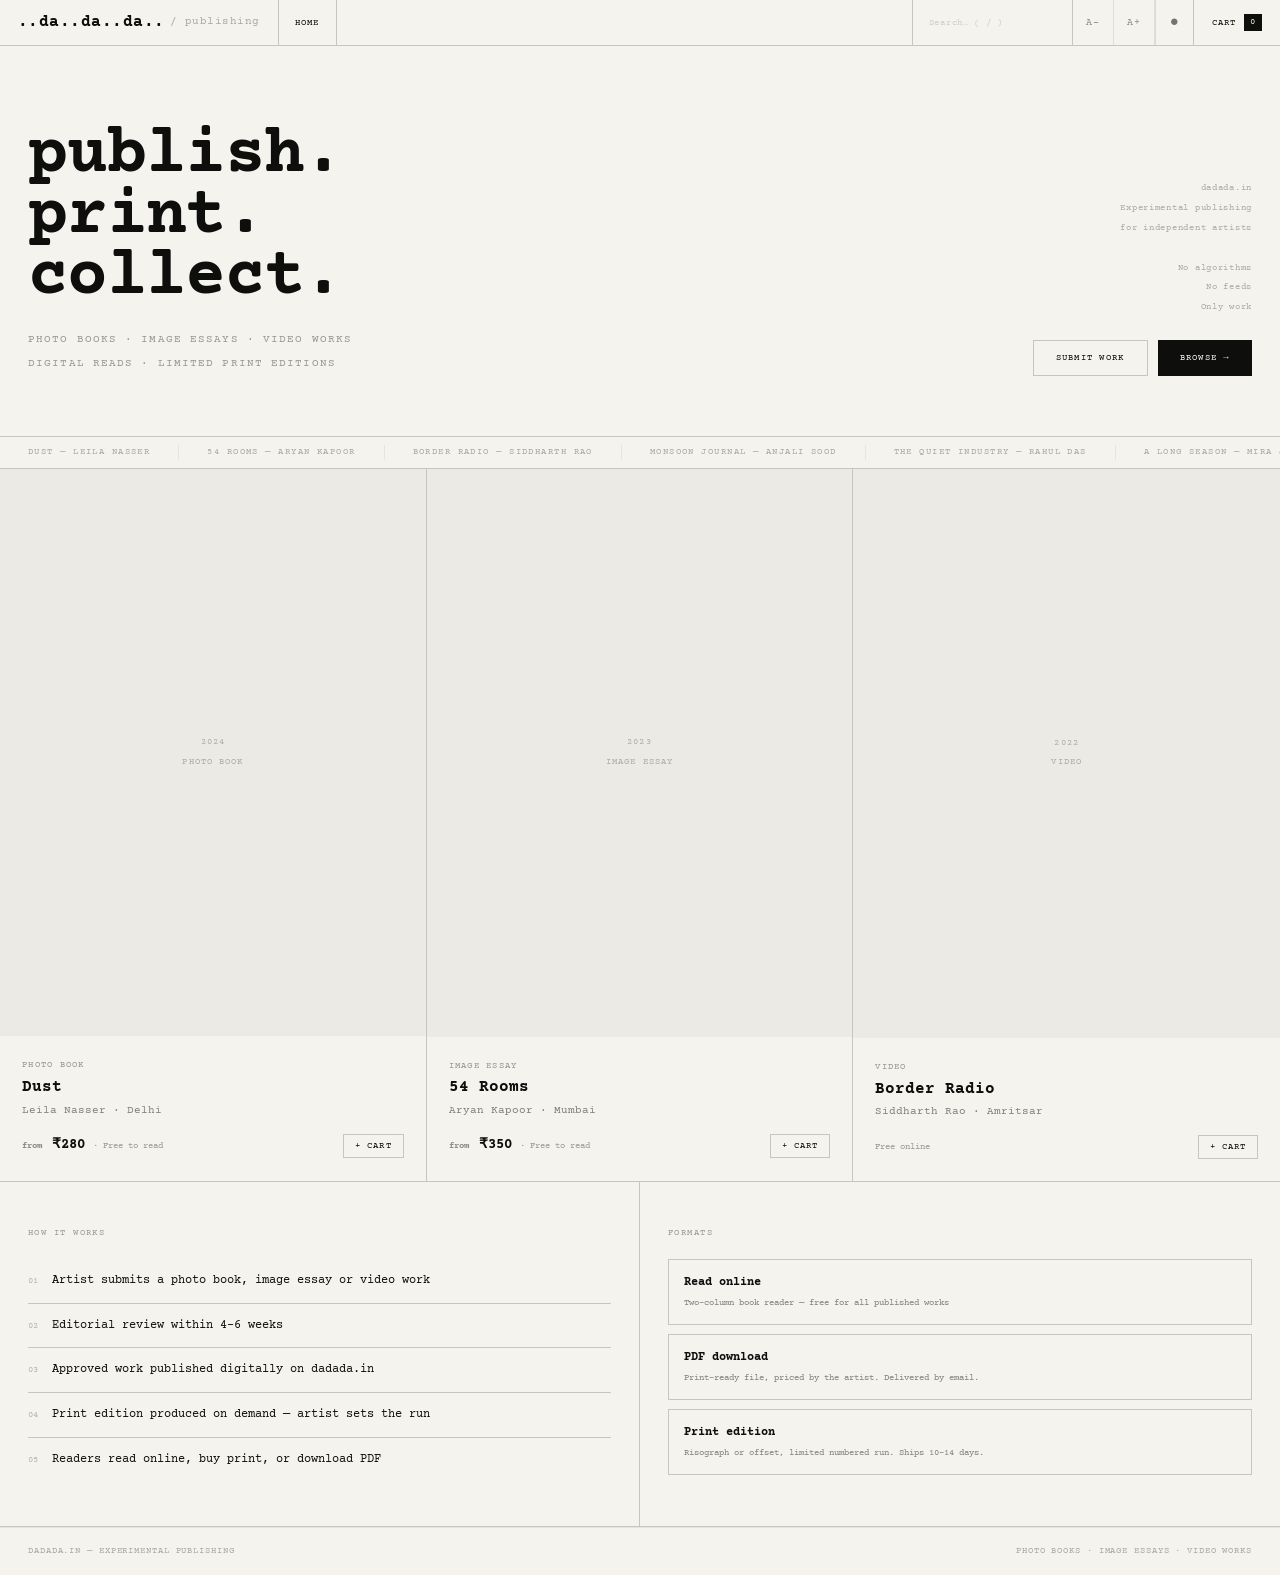
==== commit 089f9685: "Update index.html" ====
--- a/index.html
+++ b/index.html
@@ -6,7 +6,7 @@
   <meta name="description" content="dadada — experimental publishing platform for photo books, image essays and video works by independent artists.">
   <meta name="theme-color" content="#f5f3ee" id="metaTheme">
   <meta property="og:title" content="dadada — experimental publishing">
-  <meta property="og:description" content="Photo books, image essays and video works by independent artists.">
+  <meta property="og:description" content=" Photo books, image essays, and video works by independent artists.">
   <meta property="og:type" content="website">
   <meta property="og:url" content="https://dadada.in">
   <title>dadada — experimental publishing</title>
@@ -33,7 +33,7 @@
 <!-- NAVIGATION -->
 <nav class="nav" role="navigation" aria-label="Main navigation">
   <a class="nav__logo" href="#home" onclick="showPage('home')">
-    dadada <em>/ publishing</em>
+    ..da..da..da.. <em>/ publishing</em>
   </a>
   <ul class="nav__tabs" role="list">
     <li><button class="nav__tab" data-page="home"      onclick="showPage('home')"      aria-current="page">Home</button></li>
--- a/css/style.css
+++ b/css/style.css
@@ -1,1086 +1,330 @@
 /* ============================================================
    DADADA — dadada.in
-   Experimental publishing platform
-   CSS — Human-readable, no framework, no build step
+   CSS — Mobile-first, fully responsive. No framework.
+   Breakpoints: mobile < 480 | phablet < 640 | tablet < 900 | desktop 900+
+   Copyright reserved to dadada.in
+
    ============================================================ */
 
 @import url('https://fonts.googleapis.com/css2?family=Courier+Prime:ital,wght@0,400;0,700;1,400&display=swap');
 
-/* ── RESET & ROOT ── */
+/* ── RESET ── */
 *, *::before, *::after { margin: 0; padding: 0; box-sizing: border-box; }
 
 :root {
-  --ink:    #0e0e0d;
-  --paper:  #f5f3ee;
-  --mid:    #c8c5bc;
-  --faint:  #eceae4;
-  --dim:    #888580;
-  --font:   'Courier Prime', 'Courier New', monospace;
-
-  /* type scale */
-  --t-xs:   9px;
-  --t-sm:   10px;
-  --t-base: 13px;
-  --t-md:   15px;
-  --t-lg:   20px;
-  --t-xl:   32px;
-  --t-xxl:  60px;
-
-  /* spacing */
+  --ink:   #0e0e0d;
+  --paper: #f5f3ee;
+  --mid:   #c8c5bc;
+  --faint: #eceae4;
+  --dim:   #888580;
+  --font:  'Courier Prime', 'Courier New', monospace;
+  --t-xs:   clamp(8px,  1.8vw, 9px);
+  --t-sm:   clamp(10px, 2vw,   11px);
+  --t-base: clamp(13px, 2.5vw, 14px);
+  --t-md:   clamp(14px, 3vw,   16px);
+  --t-lg:   clamp(17px, 4vw,   22px);
+  --t-xl:   clamp(22px, 5vw,   32px);
+  --t-xxl:  clamp(36px, 8vw,   68px);
   --nav-h:  46px;
-  --gap:    24px;
-}
-
-html { scroll-behavior: smooth; }
+  --mob-nav-h: 48px;
+  --gap:    clamp(16px, 4vw, 28px);
+  --pad:    clamp(14px, 3.5vw, 24px);
+}
+
+html { scroll-behavior: smooth; -webkit-text-size-adjust: 100%; font-size: 100%; }
+html[data-font="sm"] { font-size: 88%; }
+html[data-font="md"] { font-size: 100%; }
+html[data-font="lg"] { font-size: 113%; }
+html[data-font="xl"] { font-size: 125%; }
 
 body {
   background: var(--paper);
   color: var(--ink);
   font-family: var(--font);
   font-size: var(--t-base);
-  line-height: 1.6;
+  line-height: 1.65;
   overflow-x: hidden;
   -webkit-font-smoothing: antialiased;
 }
 
 a { color: inherit; text-decoration: none; }
-button { cursor: pointer; }
+button { cursor: pointer; font-family: var(--font); }
 img { display: block; max-width: 100%; }
-
-/* ── UTILITY ── */
-.u-label {
-  font-size: var(--t-xs);
-  letter-spacing: 0.16em;
-  text-transform: uppercase;
-  opacity: 0.38;
-}
-
-.u-tag {
-  font-size: var(--t-xs);
-  letter-spacing: 0.10em;
-  text-transform: uppercase;
-  border: 1px solid var(--mid);
-  padding: 2px 7px;
-  opacity: 0.55;
-  display: inline-block;
-}
-
-.u-divider { border: none; border-top: 1px solid var(--mid); }
+input, textarea { font-family: var(--font); }
+
+.u-label { font-size: var(--t-xs); letter-spacing: 0.16em; text-transform: uppercase; opacity: 0.38; }
+.u-tag { font-size: var(--t-xs); letter-spacing: 0.10em; text-transform: uppercase; border: 1px solid var(--mid); padding: 2px 7px; opacity: 0.55; display: inline-block; }
 
 /* ── NAVIGATION ── */
 .nav {
-  position: fixed;
-  top: 0; left: 0; right: 0;
-  z-index: 300;
-  background: var(--paper);
+  position: fixed; top: 0; left: 0; right: 0;
+  z-index: 300; background: var(--paper);
   border-bottom: 1px solid var(--mid);
-  display: flex;
-  align-items: center;
-  height: var(--nav-h);
-}
-
-.nav__logo {
-  padding: 0 20px;
-  font-size: var(--t-md);
-  font-weight: 700;
-  letter-spacing: 0.03em;
-  border-right: 1px solid var(--mid);
-  height: 100%;
-  display: flex;
-  align-items: center;
-  flex-shrink: 0;
-}
-
-.nav__logo em {
-  font-weight: 400;
-  font-style: normal;
-  opacity: 0.32;
-  font-size: var(--t-sm);
-  margin-left: 6px;
-}
-
-.nav__tabs {
-  display: flex;
-  height: 100%;
-  list-style: none;
-}
-
-.nav__tab {
-  font-family: var(--font);
-  font-size: var(--t-sm);
-  letter-spacing: 0.14em;
-  text-transform: uppercase;
-  background: none;
-  border: none;
-  border-right: 1px solid var(--mid);
-  padding: 0 18px;
-  color: var(--ink);
-  opacity: 0.38;
-  height: 100%;
-  transition: opacity 0.15s;
-  display: flex;
-  align-items: center;
-}
-
-.nav__tab:hover,
-.nav__tab[aria-current="page"] { opacity: 1; }
-
-.nav__right {
-  display: flex;
-  align-items: center;
-  height: 100%;
-  margin-left: auto;
-}
-
-.nav__search {
-  background: none;
-  border: none;
-  border-left: 1px solid var(--mid);
-  font-family: var(--font);
-  font-size: var(--t-sm);
-  color: var(--ink);
-  padding: 0 18px;
-  width: 180px;
-  outline: none;
-  letter-spacing: 0.08em;
-  height: 100%;
-}
-
+  display: flex; align-items: center; height: var(--nav-h);
+}
+.nav__logo { padding: 0 18px; font-size: var(--t-md); font-weight: 700; letter-spacing: 0.03em; border-right: 1px solid var(--mid); height: 100%; display: flex; align-items: center; flex-shrink: 0; white-space: nowrap; }
+.nav__logo em { font-weight: 400; font-style: normal; opacity: 0.32; font-size: var(--t-sm); margin-left: 5px; }
+.nav__tabs { display: flex; height: 100%; list-style: none; }
+.nav__tab { font-size: var(--t-xs); letter-spacing: 0.14em; text-transform: uppercase; background: none; border: none; border-right: 1px solid var(--mid); padding: 0 16px; color: var(--ink); opacity: 0.38; height: 100%; transition: opacity 0.15s; white-space: nowrap; }
+.nav__tab:hover, .nav__tab[aria-current="page"] { opacity: 1; }
+.nav__right { display: flex; align-items: center; height: 100%; margin-left: auto; }
+.nav__search { background: none; border: none; border-left: 1px solid var(--mid); font-size: var(--t-xs); color: var(--ink); padding: 0 16px; width: 160px; outline: none; letter-spacing: 0.08em; height: 100%; }
 .nav__search::placeholder { opacity: 0.3; }
 .nav__search:focus { background: var(--faint); }
-
-.nav__cart {
-  font-family: var(--font);
-  font-size: var(--t-sm);
-  letter-spacing: 0.14em;
-  text-transform: uppercase;
-  background: none;
-  border: none;
-  border-left: 1px solid var(--mid);
-  padding: 0 20px;
-  color: var(--ink);
-  height: 100%;
-  display: flex;
-  align-items: center;
-  gap: 8px;
-  transition: background 0.15s;
-}
-
+.nav__cart { font-size: var(--t-xs); letter-spacing: 0.14em; text-transform: uppercase; background: none; border: none; border-left: 1px solid var(--mid); padding: 0 18px; color: var(--ink); height: 100%; display: flex; align-items: center; gap: 7px; transition: background 0.15s; white-space: nowrap; }
 .nav__cart:hover { background: var(--faint); }
-
-.nav__cart-badge {
-  background: var(--ink);
-  color: var(--paper);
-  font-size: var(--t-xs);
-  padding: 1px 6px;
-  min-width: 18px;
-  text-align: center;
-  line-height: 1.6;
-}
-
-/* ── PAGE WRAPPER ── */
+.nav__cart-badge { background: var(--ink); color: var(--paper); font-size: var(--t-xs); padding: 1px 6px; min-width: 18px; text-align: center; line-height: 1.6; }
+
+/* Font controls */
+.nav__font-ctrl { display: flex; align-items: center; border-left: 1px solid var(--mid); height: 100%; }
+.nav__ctrl-btn { font-family: var(--font); font-size: 10px; letter-spacing: 0.10em; background: none; border: none; border-right: 1px solid var(--mid); color: var(--ink); height: 100%; padding: 0 13px; opacity: 0.45; transition: opacity 0.15s, background 0.15s; white-space: nowrap; }
+.nav__ctrl-btn:hover { opacity: 1; background: var(--faint); }
+
+/* Theme toggle */
+.nav__theme-btn { font-family: var(--font); font-size: 14px; background: none; border: none; border-left: 1px solid var(--mid); color: var(--ink); height: 100%; padding: 0 14px; opacity: 0.55; transition: opacity 0.15s, background 0.15s; display: flex; align-items: center; }
+.nav__theme-btn:hover { opacity: 1; background: var(--faint); }
+.theme-icon { font-size: 15px; line-height: 1; display: block; transition: transform 0.4s ease; }
+html[data-theme="dark"]  .theme-icon { transform: rotate(180deg); }
+html[data-theme="light"] .theme-icon { transform: rotate(0deg); }
+
+/* Hamburger */
+.nav__burger { display: none; background: none; border: none; border-left: 1px solid var(--mid); padding: 0 16px; height: 100%; flex-direction: column; align-items: center; justify-content: center; gap: 5px; }
+.nav__burger span { display: block; width: 18px; height: 1px; background: var(--ink); transition: transform 0.25s, opacity 0.25s; }
+.nav__burger.is-open span:nth-child(1) { transform: translateY(6px) rotate(45deg); }
+.nav__burger.is-open span:nth-child(2) { opacity: 0; }
+.nav__burger.is-open span:nth-child(3) { transform: translateY(-6px) rotate(-45deg); }
+
+/* Mobile drawer */
+.nav__drawer { position: fixed; top: var(--nav-h); left: 0; right: 0; background: var(--paper); border-bottom: 1px solid var(--mid); z-index: 299; flex-direction: column; display: none; max-height: calc(100vh - var(--nav-h)); overflow-y: auto; }
+.nav__drawer.is-open { display: flex; }
+.nav__drawer-link { font-size: var(--t-base); letter-spacing: 0.12em; text-transform: uppercase; padding: 16px var(--gap); border-bottom: 1px solid var(--mid); background: none; border-left: none; border-right: none; border-top: none; color: var(--ink); text-align: left; opacity: 0.55; transition: opacity 0.15s, background 0.15s; }
+.nav__drawer-link:hover, .nav__drawer-link[aria-current="page"] { opacity: 1; background: var(--faint); }
+.nav__drawer-search { padding: 14px var(--gap); border-bottom: 1px solid var(--mid); }
+.nav__drawer-search input { width: 100%; background: none; border: none; border-bottom: 1px solid var(--mid); font-size: var(--t-base); color: var(--ink); padding: 4px 0; outline: none; }
+.nav__drawer-search input::placeholder { opacity: 0.3; }
+.nav__drawer-controls { display: flex; border-top: 1px solid var(--mid); }
+.nav__drawer-ctrl { flex: 1; font-family: var(--font); font-size: 11px; letter-spacing: 0.10em; text-transform: uppercase; background: none; border: none; border-right: 1px solid var(--mid); color: var(--ink); padding: 15px 10px; opacity: 0.55; transition: opacity 0.15s, background 0.15s; }
+.nav__drawer-ctrl:last-child { border-right: none; }
+.nav__drawer-ctrl:hover, .nav__drawer-ctrl:active { opacity: 1; background: var(--faint); }
+.drawer-badge { background: var(--ink); color: var(--paper); font-size: 9px; padding: 1px 6px; margin-left: 6px; }
+
+/* Backdrop */
+.drawer-backdrop { display: none; position: fixed; inset: 0; background: rgba(0,0,0,0.3); z-index: 298; }
+.drawer-backdrop.is-open { display: block; }
+
+/* ── PAGE ── */
 .page { margin-top: var(--nav-h); min-height: calc(100vh - var(--nav-h)); }
 
 /* ── HERO ── */
-.hero {
-  padding: 72px var(--gap) 56px;
-  border-bottom: 1px solid var(--mid);
-  display: grid;
-  grid-template-columns: 3fr 2fr;
-  gap: 48px;
-  align-items: end;
-}
-
-.hero__h1 {
-  font-size: clamp(40px, 7vw, var(--t-xxl));
-  font-weight: 700;
-  line-height: 0.9;
-  letter-spacing: -0.025em;
-  margin-bottom: 20px;
-}
-
-.hero__sub {
-  font-size: var(--t-sm);
-  letter-spacing: 0.10em;
-  text-transform: uppercase;
-  opacity: 0.4;
-  line-height: 2.2;
-}
-
-.hero__meta {
-  font-size: var(--t-xs);
-  opacity: 0.32;
-  letter-spacing: 0.08em;
-  line-height: 2.2;
-  text-align: right;
-}
-
-.hero__cta {
-  margin-top: 24px;
-  display: flex;
-  gap: 10px;
-  justify-content: flex-end;
-}
+.hero { padding: clamp(40px,8vw,80px) var(--gap) clamp(36px,6vw,60px); border-bottom: 1px solid var(--mid); display: grid; grid-template-columns: 1fr 1fr; gap: clamp(24px,5vw,56px); align-items: end; }
+.hero__h1 { font-size: var(--t-xxl); font-weight: 700; line-height: 0.9; letter-spacing: -0.025em; margin-bottom: 18px; }
+.hero__sub { font-size: var(--t-sm); letter-spacing: 0.10em; text-transform: uppercase; opacity: 0.4; line-height: 2.2; }
+.hero__meta { font-size: var(--t-xs); opacity: 0.32; letter-spacing: 0.08em; line-height: 2.2; text-align: right; }
+.hero__cta { margin-top: 22px; display: flex; gap: 10px; justify-content: flex-end; flex-wrap: wrap; }
 
 /* ── BUTTONS ── */
-.btn {
-  font-family: var(--font);
-  font-size: var(--t-sm);
-  letter-spacing: 0.14em;
-  text-transform: uppercase;
-  border: none;
-  padding: 12px 24px;
-  transition: opacity 0.2s, background 0.2s;
-  display: inline-flex;
-  align-items: center;
-  gap: 8px;
-}
-
+.btn { font-size: var(--t-xs); letter-spacing: 0.14em; text-transform: uppercase; border: none; padding: 12px 22px; transition: opacity 0.2s, background 0.2s; display: inline-flex; align-items: center; gap: 8px; touch-action: manipulation; -webkit-tap-highlight-color: transparent; }
 .btn--dark { background: var(--ink); color: var(--paper); }
-.btn--dark:hover { opacity: 0.78; }
+.btn--dark:hover, .btn--dark:active { opacity: 0.78; }
 .btn--light { background: none; color: var(--ink); border: 1px solid var(--mid); }
-.btn--light:hover { background: var(--faint); }
+.btn--light:hover, .btn--light:active { background: var(--faint); }
 .btn--full { width: 100%; justify-content: center; }
 
 /* ── MARQUEE ── */
-.marquee {
-  border-bottom: 1px solid var(--mid);
-  overflow: hidden;
-  height: 34px;
-  display: flex;
-  align-items: center;
-  white-space: nowrap;
-}
-
-.marquee__inner {
-  display: inline-flex;
-  animation: marquee-scroll 24s linear infinite;
-}
-
-.marquee__item {
-  font-size: var(--t-xs);
-  letter-spacing: 0.16em;
-  text-transform: uppercase;
-  opacity: 0.32;
-  padding: 0 32px;
-  border-right: 1px solid var(--mid);
-}
-
-@keyframes marquee-scroll {
-  from { transform: translateX(0); }
-  to   { transform: translateX(-50%); }
-}
-
-/* ── FEATURED GRID (home) ── */
-.featured {
-  display: grid;
-  grid-template-columns: repeat(3, 1fr);
-  border-bottom: 1px solid var(--mid);
-}
-
-.feat-card {
-  border-right: 1px solid var(--mid);
-  cursor: pointer;
-  transition: background 0.15s;
-}
-
+.marquee { border-bottom: 1px solid var(--mid); overflow: hidden; height: 32px; display: flex; align-items: center; white-space: nowrap; }
+.marquee__inner { display: inline-flex; animation: marquee-scroll 24s linear infinite; }
+.marquee__item { font-size: var(--t-xs); letter-spacing: 0.16em; text-transform: uppercase; opacity: 0.32; padding: 0 28px; border-right: 1px solid var(--mid); }
+@keyframes marquee-scroll { from { transform: translateX(0); } to { transform: translateX(-50%); } }
+
+/* ── FEATURED ── */
+.featured { display: grid; grid-template-columns: repeat(3,1fr); border-bottom: 1px solid var(--mid); }
+.feat-card { border-right: 1px solid var(--mid); cursor: pointer; transition: background 0.15s; -webkit-tap-highlight-color: transparent; }
 .feat-card:last-child { border-right: none; }
-.feat-card:hover { background: rgba(14,14,13,0.025); }
-
-.feat-card__cover {
-  width: 100%;
-  aspect-ratio: 3 / 4;
-  background: var(--faint);
-  display: flex;
-  align-items: center;
-  justify-content: center;
-  position: relative;
-  overflow: hidden;
-}
-
-/* When real images are present, swap background for img */
-.feat-card__cover img {
-  position: absolute;
-  inset: 0;
-  width: 100%;
-  height: 100%;
-  object-fit: cover;
-}
-
-.feat-card__cover-label {
-  font-size: var(--t-xs);
-  opacity: 0.28;
-  text-transform: uppercase;
-  letter-spacing: 0.12em;
-  line-height: 2.2;
-  text-align: center;
-}
-
-.feat-card__body { padding: 20px 24px 24px; }
-.feat-card__type { font-size: var(--t-xs); letter-spacing: 0.14em; text-transform: uppercase; opacity: 0.4; margin-bottom: 6px; }
-.feat-card__title { font-size: 16px; font-weight: 700; margin-bottom: 4px; line-height: 1.2; }
-.feat-card__artist { font-size: var(--t-sm); opacity: 0.5; margin-bottom: 16px; }
-
-.feat-card__price-row {
-  display: flex;
-  align-items: center;
-  justify-content: space-between;
-}
-
+.feat-card:hover, .feat-card:active { background: rgba(14,14,13,0.025); }
+.feat-card__cover { width: 100%; aspect-ratio: 3/4; background: var(--faint); display: flex; align-items: center; justify-content: center; position: relative; overflow: hidden; }
+.feat-card__cover img { position: absolute; inset: 0; width: 100%; height: 100%; object-fit: cover; }
+.feat-card__cover-label { font-size: var(--t-xs); opacity: 0.28; text-transform: uppercase; letter-spacing: 0.12em; line-height: 2.2; text-align: center; }
+.feat-card__body { padding: clamp(14px,3vw,22px); }
+.feat-card__type { font-size: var(--t-xs); letter-spacing: 0.14em; text-transform: uppercase; opacity: 0.4; margin-bottom: 5px; }
+.feat-card__title { font-size: var(--t-md); font-weight: 700; margin-bottom: 4px; line-height: 1.2; }
+.feat-card__artist { font-size: var(--t-sm); opacity: 0.5; margin-bottom: 14px; }
+.feat-card__price-row { display: flex; align-items: center; justify-content: space-between; gap: 8px; flex-wrap: wrap; }
 .price { font-size: var(--t-base); font-weight: 700; }
 .price__from { font-size: var(--t-xs); opacity: 0.45; margin-right: 2px; }
-.price__free { font-size: var(--t-xs); opacity: 0.4; margin-left: 4px; }
-
-.btn-add-sm {
-  font-family: var(--font);
-  font-size: var(--t-xs);
-  letter-spacing: 0.12em;
-  text-transform: uppercase;
-  background: none;
-  border: 1px solid var(--mid);
-  padding: 6px 12px;
-  color: var(--ink);
-  transition: all 0.15s;
-}
-
-.btn-add-sm:hover { background: var(--ink); color: var(--paper); border-color: var(--ink); }
-
-/* ── HOW IT WORKS ── */
+.price__free { font-size: var(--t-xs); opacity: 0.4; }
+.btn-add-sm { font-size: var(--t-xs); letter-spacing: 0.12em; text-transform: uppercase; background: none; border: 1px solid var(--mid); padding: 6px 11px; color: var(--ink); transition: all 0.15s; white-space: nowrap; -webkit-tap-highlight-color: transparent; }
+.btn-add-sm:hover, .btn-add-sm:active { background: var(--ink); color: var(--paper); border-color: var(--ink); }
+
+/* ── HOW ── */
 .how { display: grid; grid-template-columns: 1fr 1fr; border-bottom: 1px solid var(--mid); }
-.how__col { padding: 40px var(--gap); }
+.how__col { padding: clamp(28px,5vw,44px) var(--gap); }
 .how__col:first-child { border-right: 1px solid var(--mid); }
-.how__step { padding: 13px 0; border-bottom: 1px solid var(--mid); font-size: 12px; display: flex; gap: 16px; align-items: baseline; }
+.how__step { padding: 12px 0; border-bottom: 1px solid var(--mid); font-size: 12px; display: flex; gap: 14px; align-items: baseline; }
 .how__step:last-child { border-bottom: none; }
 .how__n { opacity: 0.28; flex-shrink: 0; font-size: var(--t-xs); }
-.how__format-card { padding: 14px 16px; border: 1px solid var(--mid); margin-bottom: 10px; }
+.how__format-card { padding: 13px 15px; border: 1px solid var(--mid); margin-bottom: 9px; }
 .how__format-card:last-child { margin-bottom: 0; }
 .how__format-name { font-weight: 700; font-size: 12px; margin-bottom: 3px; }
 .how__format-desc { font-size: var(--t-xs); opacity: 0.5; line-height: 1.7; }
 
 /* ── CATALOGUE ── */
-.cat-bar {
-  display: flex;
-  align-items: center;
-  border-bottom: 1px solid var(--mid);
-  height: 42px;
-  position: sticky;
-  top: var(--nav-h);
-  background: var(--paper);
-  z-index: 10;
-}
-
-.cat-filter {
-  font-family: var(--font);
-  font-size: var(--t-sm);
-  letter-spacing: 0.14em;
-  text-transform: uppercase;
-  background: none;
-  border: none;
-  border-right: 1px solid var(--mid);
-  padding: 0 18px;
-  color: var(--ink);
-  opacity: 0.38;
-  height: 100%;
-  transition: opacity 0.15s;
-}
-
-.cat-filter:hover,
-.cat-filter[aria-pressed="true"] { opacity: 1; }
-
-.cat-count {
-  margin-left: auto;
-  font-size: var(--t-xs);
-  opacity: 0.38;
-  letter-spacing: 0.10em;
-  padding: 0 20px;
-  border-left: 1px solid var(--mid);
-  height: 100%;
-  display: flex;
-  align-items: center;
-}
-
-.cat-grid {
-  display: grid;
-  grid-template-columns: repeat(4, 1fr);
-}
-
-.cat-card {
-  border-right: 1px solid var(--mid);
-  border-bottom: 1px solid var(--mid);
-  cursor: pointer;
-  transition: background 0.15s;
-}
-
+.cat-bar { display: flex; align-items: center; border-bottom: 1px solid var(--mid); height: 42px; position: sticky; top: var(--nav-h); background: var(--paper); z-index: 10; overflow-x: auto; overflow-y: hidden; scrollbar-width: none; -ms-overflow-style: none; }
+.cat-bar::-webkit-scrollbar { display: none; }
+.cat-filter { font-size: var(--t-xs); letter-spacing: 0.14em; text-transform: uppercase; background: none; border: none; border-right: 1px solid var(--mid); padding: 0 16px; color: var(--ink); opacity: 0.38; height: 100%; transition: opacity 0.15s; white-space: nowrap; flex-shrink: 0; }
+.cat-filter:hover, .cat-filter[aria-pressed="true"] { opacity: 1; }
+.cat-count { margin-left: auto; font-size: var(--t-xs); opacity: 0.38; letter-spacing: 0.10em; padding: 0 18px; border-left: 1px solid var(--mid); height: 100%; display: flex; align-items: center; white-space: nowrap; flex-shrink: 0; }
+.cat-grid { display: grid; grid-template-columns: repeat(4,1fr); }
+.cat-card { border-right: 1px solid var(--mid); border-bottom: 1px solid var(--mid); cursor: pointer; transition: background 0.15s; -webkit-tap-highlight-color: transparent; }
 .cat-card:nth-child(4n) { border-right: none; }
-.cat-card:hover { background: rgba(14,14,13,0.025); }
-
-.cat-card__cover {
-  width: 100%;
-  aspect-ratio: 3 / 4;
-  background: var(--faint);
-  position: relative;
-  display: flex;
-  align-items: center;
-  justify-content: center;
-  font-size: var(--t-xs);
-  opacity: 0.25;
-  text-transform: uppercase;
-  letter-spacing: 0.10em;
-  overflow: hidden;
-}
-
-.cat-card__cover img {
-  position: absolute;
-  inset: 0;
-  width: 100%;
-  height: 100%;
-  object-fit: cover;
-}
-
-.cat-card__type-pip {
-  position: absolute;
-  top: 10px; left: 10px;
-  font-size: 8px;
-  letter-spacing: 0.12em;
-  text-transform: uppercase;
-  background: var(--paper);
-  border: 1px solid var(--mid);
-  padding: 2px 6px;
-  opacity: 1;
-  z-index: 1;
-}
-
-.cat-card__body { padding: 16px 18px 20px; }
-.cat-card__title { font-size: 14px; font-weight: 700; margin-bottom: 3px; line-height: 1.25; }
-.cat-card__by { font-size: var(--t-xs); opacity: 0.45; margin-bottom: 10px; }
-
-.cat-card__formats {
-  display: flex;
-  gap: 4px;
-  flex-wrap: wrap;
-  margin-bottom: 12px;
-}
-
-.fmt-badge {
-  font-size: 8px;
-  letter-spacing: 0.10em;
-  text-transform: uppercase;
-  border: 1px solid var(--mid);
-  padding: 2px 6px;
-  opacity: 0.55;
-}
-
+.cat-card:hover, .cat-card:active { background: rgba(14,14,13,0.025); }
+.cat-card__cover { width: 100%; aspect-ratio: 3/4; background: var(--faint); position: relative; display: flex; align-items: center; justify-content: center; font-size: var(--t-xs); opacity: 0.25; text-transform: uppercase; letter-spacing: 0.10em; overflow: hidden; }
+.cat-card__cover img { position: absolute; inset: 0; width: 100%; height: 100%; object-fit: cover; }
+.cat-card__type-pip { position: absolute; top: 8px; left: 8px; font-size: 8px; letter-spacing: 0.12em; text-transform: uppercase; background: var(--paper); border: 1px solid var(--mid); padding: 2px 5px; opacity: 1; z-index: 1; }
+.cat-card__body { padding: clamp(12px,2.5vw,18px); }
+.cat-card__title { font-size: var(--t-base); font-weight: 700; margin-bottom: 3px; line-height: 1.25; }
+.cat-card__by { font-size: var(--t-xs); opacity: 0.45; margin-bottom: 9px; }
+.cat-card__formats { display: flex; gap: 4px; flex-wrap: wrap; margin-bottom: 10px; }
+.fmt-badge { font-size: 8px; letter-spacing: 0.10em; text-transform: uppercase; border: 1px solid var(--mid); padding: 2px 5px; opacity: 0.55; }
 .fmt-badge--paid { opacity: 0.8; }
 
 /* ── DETAIL ── */
-.det__back {
-  padding: 14px var(--gap);
-  border-bottom: 1px solid var(--mid);
-  font-size: var(--t-xs);
-  letter-spacing: 0.12em;
-  text-transform: uppercase;
-  display: inline-flex;
-  align-items: center;
-  gap: 6px;
-  opacity: 0.45;
-  transition: opacity 0.15s;
-  background: none;
-  border-top: none;
-  border-left: none;
-  border-right: none;
-  font-family: var(--font);
-  color: var(--ink);
-  width: 100%;
-}
-
+.det__back { padding: 13px var(--gap); border-bottom: 1px solid var(--mid); font-size: var(--t-xs); letter-spacing: 0.12em; text-transform: uppercase; display: inline-flex; align-items: center; gap: 6px; opacity: 0.45; transition: opacity 0.15s; background: none; border-top: none; border-left: none; border-right: none; color: var(--ink); width: 100%; }
 .det__back:hover { opacity: 1; }
-
-.det__layout {
-  display: grid;
-  grid-template-columns: 1fr 1fr;
-  min-height: calc(100vh - 92px);
-}
-
-/* Left: image panel */
-.det__image-panel {
-  position: sticky;
-  top: var(--nav-h);
-  height: calc(100vh - 92px);
-  background: #161613;
-  display: flex;
-  flex-direction: column;
-  overflow: hidden;
-}
-
-.det__image-main {
-  flex: 1;
-  display: flex;
-  align-items: center;
-  justify-content: center;
-  color: rgba(245,243,238,0.18);
-  font-size: var(--t-xs);
-  letter-spacing: 0.14em;
-  text-transform: uppercase;
-  text-align: center;
-  line-height: 2.5;
-  position: relative;
-  overflow: hidden;
-}
-
-.det__image-main img {
-  position: absolute;
-  inset: 0;
-  width: 100%;
-  height: 100%;
-  object-fit: contain;
-  padding: 32px;
-}
-
-.det__thumb-strip {
-  display: flex;
-  border-top: 1px solid rgba(255,255,255,0.07);
-  height: 70px;
-  flex-shrink: 0;
-}
-
-.det__thumb {
-  flex: 1;
-  border-right: 1px solid rgba(255,255,255,0.07);
-  display: flex;
-  align-items: center;
-  justify-content: center;
-  font-size: 8px;
-  letter-spacing: 0.10em;
-  opacity: 0.25;
-  cursor: pointer;
-  transition: background 0.15s, opacity 0.15s;
-  text-transform: uppercase;
-  color: rgba(245,243,238,0.7);
-  font-family: var(--font);
-  background: none;
-  border-top: none;
-  border-bottom: none;
-}
-
+.det__layout { display: grid; grid-template-columns: 1fr 1fr; min-height: calc(100vh - 92px); }
+.det__image-panel { position: sticky; top: var(--nav-h); height: calc(100vh - 92px); background: #161613; display: flex; flex-direction: column; overflow: hidden; }
+.det__image-main { flex: 1; display: flex; align-items: center; justify-content: center; color: rgba(245,243,238,0.18); font-size: var(--t-xs); letter-spacing: 0.14em; text-transform: uppercase; text-align: center; line-height: 2.5; position: relative; overflow: hidden; }
+.det__image-main img { position: absolute; inset: 0; width: 100%; height: 100%; object-fit: contain; padding: 28px; }
+.det__thumb-strip { display: flex; border-top: 1px solid rgba(255,255,255,0.07); height: 64px; flex-shrink: 0; }
+.det__thumb { flex: 1; border-right: 1px solid rgba(255,255,255,0.07); display: flex; align-items: center; justify-content: center; font-size: 8px; letter-spacing: 0.10em; opacity: 0.25; cursor: pointer; transition: background 0.15s, opacity 0.15s; text-transform: uppercase; color: rgba(245,243,238,0.7); background: none; border-top: none; border-bottom: none; }
 .det__thumb:last-child { border-right: none; }
-.det__thumb:hover,
-.det__thumb[aria-selected="true"] { background: rgba(255,255,255,0.05); opacity: 0.7; }
-
-/* Right: info panel */
-.det__info {
-  overflow-y: auto;
-  max-height: calc(100vh - 92px);
-  padding: 40px 36px;
-}
-
+.det__thumb:hover, .det__thumb[aria-selected="true"] { background: rgba(255,255,255,0.05); opacity: 0.7; }
+.det__info { overflow-y: auto; max-height: calc(100vh - 92px); padding: clamp(24px,4vw,40px) clamp(20px,4vw,36px); }
 .det__type { font-size: var(--t-xs); letter-spacing: 0.18em; text-transform: uppercase; opacity: 0.38; margin-bottom: 10px; }
 .det__title { font-size: var(--t-xl); font-weight: 700; line-height: 1.05; margin-bottom: 8px; }
-.det__artist { font-size: var(--t-base); opacity: 0.5; margin-bottom: 28px; }
-.det__desc { font-size: var(--t-base); line-height: 1.9; opacity: 0.72; margin-bottom: 32px; }
-
-.det__section-label {
-  font-size: var(--t-xs);
-  letter-spacing: 0.16em;
-  text-transform: uppercase;
-  opacity: 0.35;
-  margin-bottom: 14px;
-  padding-top: 24px;
-  border-top: 1px solid var(--mid);
-  display: block;
-}
+.det__artist { font-size: var(--t-base); opacity: 0.5; margin-bottom: 24px; }
+.det__desc { font-size: var(--t-base); line-height: 1.9; opacity: 0.72; margin-bottom: 28px; }
+.det__section-label { font-size: var(--t-xs); letter-spacing: 0.16em; text-transform: uppercase; opacity: 0.35; margin-bottom: 13px; padding-top: 22px; border-top: 1px solid var(--mid); display: block; }
 
 /* Format selector */
-.fmt-grid {
-  display: grid;
-  grid-template-columns: repeat(3, 1fr);
-  gap: 8px;
-  margin-bottom: 20px;
-}
-
-.fmt-opt {
-  border: 1px solid var(--mid);
-  padding: 14px 12px;
-  cursor: pointer;
-  transition: border-color 0.15s;
-  text-align: left;
-  background: none;
-  font-family: var(--font);
-  color: var(--ink);
-}
-
+.fmt-grid { display: grid; grid-template-columns: repeat(3,1fr); gap: 7px; margin-bottom: 18px; }
+.fmt-opt { border: 1px solid var(--mid); padding: 13px 11px; cursor: pointer; transition: border-color 0.15s; text-align: left; background: none; color: var(--ink); -webkit-tap-highlight-color: transparent; }
 .fmt-opt:hover { border-color: rgba(14,14,13,0.5); }
 .fmt-opt[aria-pressed="true"] { border-color: var(--ink); border-width: 1.5px; }
-
 .fmt-opt__name { font-size: 11px; font-weight: 700; margin-bottom: 3px; }
 .fmt-opt__desc { font-size: 9px; opacity: 0.45; line-height: 1.6; }
 .fmt-opt__price { font-size: 13px; font-weight: 700; margin-top: 10px; }
 
-/* Quantity control */
-.qty-row {
-  display: flex;
-  align-items: center;
-  gap: 12px;
-  margin-bottom: 14px;
-}
-
-.qty-ctrl {
-  display: flex;
-  align-items: center;
-  border: 1px solid var(--mid);
-}
-
-.qty-btn {
-  font-family: var(--font);
-  background: none;
-  border: none;
-  width: 32px;
-  height: 32px;
-  font-size: 18px;
-  color: var(--ink);
-  display: flex;
-  align-items: center;
-  justify-content: center;
-  transition: background 0.15s;
-}
-
-.qty-btn:hover { background: var(--faint); }
-.qty-val { width: 36px; text-align: center; font-size: 13px; font-weight: 700; }
-
-/* Add to cart button */
-.btn-add-main {
-  width: 100%;
-  font-family: var(--font);
-  font-size: var(--t-sm);
-  letter-spacing: 0.16em;
-  text-transform: uppercase;
-  background: var(--ink);
-  color: var(--paper);
-  border: none;
-  padding: 15px;
-  transition: opacity 0.2s;
-  margin-bottom: 10px;
-}
-
-.btn-add-main:hover { opacity: 0.78; }
-
-.btn-preview {
-  width: 100%;
-  font-family: var(--font);
-  font-size: var(--t-sm);
-  letter-spacing: 0.16em;
-  text-transform: uppercase;
-  background: none;
-  color: var(--ink);
-  border: 1px solid var(--mid);
-  padding: 14px;
-  transition: background 0.2s;
-  margin-bottom: 24px;
-}
-
-.btn-preview:hover { background: var(--faint); }
-
-/* Meta table */
-.meta-table { width: 100%; margin-bottom: 24px; }
+/* Qty */
+.qty-row { display: flex; align-items: center; gap: 12px; margin-bottom: 13px; }
+.qty-ctrl { display: flex; align-items: center; border: 1px solid var(--mid); }
+.qty-btn { background: none; border: none; width: 36px; height: 36px; font-size: 18px; color: var(--ink); display: flex; align-items: center; justify-content: center; transition: background 0.15s; touch-action: manipulation; }
+.qty-btn:hover, .qty-btn:active { background: var(--faint); }
+.qty-val { width: 38px; text-align: center; font-size: 13px; font-weight: 700; }
+.btn-add-main { width: 100%; font-size: var(--t-sm); letter-spacing: 0.16em; text-transform: uppercase; background: var(--ink); color: var(--paper); border: none; padding: 16px; transition: opacity 0.2s; margin-bottom: 10px; touch-action: manipulation; }
+.btn-add-main:hover, .btn-add-main:active { opacity: 0.78; }
+.btn-preview { width: 100%; font-size: var(--t-sm); letter-spacing: 0.16em; text-transform: uppercase; background: none; color: var(--ink); border: 1px solid var(--mid); padding: 14px; transition: background 0.2s; margin-bottom: 24px; }
+.btn-preview:hover, .btn-preview:active { background: var(--faint); }
+.meta-table { width: 100%; margin-bottom: 22px; }
 .meta-table td { font-size: 11px; padding: 6px 0; border-bottom: 1px solid var(--faint); vertical-align: top; }
-.meta-table td:first-child { opacity: 0.4; letter-spacing: 0.10em; text-transform: uppercase; width: 120px; font-size: var(--t-xs); }
-
+.meta-table td:first-child { opacity: 0.4; letter-spacing: 0.10em; text-transform: uppercase; width: 110px; font-size: var(--t-xs); }
 .tag-cloud { display: flex; flex-wrap: wrap; gap: 5px; }
 
-/* ── BOOK READER (full-screen overlay) ── */
-.reader {
-  display: none;
-  position: fixed;
-  inset: 0;
-  background: var(--paper);
-  z-index: 500;
-  flex-direction: column;
-}
-
+/* ── READER ── */
+.reader { display: none; position: fixed; inset: 0; background: var(--paper); z-index: 500; flex-direction: column; }
 .reader.is-open { display: flex; }
-
-.reader__nav {
-  display: flex;
-  align-items: center;
-  justify-content: space-between;
-  padding: 12px var(--gap);
-  border-bottom: 1px solid var(--mid);
-  flex-shrink: 0;
-  height: var(--nav-h);
-}
-
-.reader__title { font-size: var(--t-sm); letter-spacing: 0.10em; text-transform: uppercase; opacity: 0.5; }
-
-.reader__close {
-  font-family: var(--font);
-  font-size: var(--t-sm);
-  letter-spacing: 0.14em;
-  text-transform: uppercase;
-  background: none;
-  border: none;
-  color: var(--ink);
-  opacity: 0.45;
-  transition: opacity 0.15s;
-}
-
+.reader__nav { display: flex; align-items: center; justify-content: space-between; padding: 12px var(--gap); border-bottom: 1px solid var(--mid); flex-shrink: 0; height: var(--nav-h); }
+.reader__title { font-size: var(--t-xs); letter-spacing: 0.10em; text-transform: uppercase; opacity: 0.5; }
+.reader__close { font-size: var(--t-xs); letter-spacing: 0.14em; text-transform: uppercase; background: none; border: none; color: var(--ink); opacity: 0.45; transition: opacity 0.15s; padding: 8px 12px; }
 .reader__close:hover { opacity: 1; }
-
-.reader__body {
-  flex: 1;
-  display: grid;
-  grid-template-columns: 1fr 1fr;
-  overflow: hidden;
-}
-
-.reader__text {
-  overflow-y: auto;
-  padding: 48px 40px;
-  border-right: 1px solid var(--mid);
-}
-
-.reader__section {
-  padding: 40px 0;
-  border-bottom: 1px solid var(--mid);
-  opacity: 0.28;
-  transition: opacity 0.35s;
-}
-
+.reader__body { flex: 1; display: grid; grid-template-columns: 1fr 1fr; overflow: hidden; }
+.reader__text { overflow-y: auto; padding: clamp(28px,5vw,48px) clamp(20px,5vw,40px); border-right: 1px solid var(--mid); }
+.reader__section { padding: 36px 0; border-bottom: 1px solid var(--mid); opacity: 0.28; transition: opacity 0.35s; }
 .reader__section:last-child { border-bottom: none; }
 .reader__section.is-active { opacity: 1; }
-
-.reader__section h3 {
-  font-size: var(--t-xs);
-  letter-spacing: 0.18em;
-  text-transform: uppercase;
-  opacity: 0.4;
-  margin-bottom: 14px;
-}
-
-.reader__section p { font-size: 14px; line-height: 1.95; }
-.reader__section p + p { margin-top: 14px; }
-
-.reader__image {
-  background: #161613;
-  display: flex;
-  align-items: center;
-  justify-content: center;
-  color: rgba(245,243,238,0.18);
-  font-size: var(--t-xs);
-  letter-spacing: 0.14em;
-  text-transform: uppercase;
-  text-align: center;
-  line-height: 2.5;
-}
+.reader__section h3 { font-size: var(--t-xs); letter-spacing: 0.18em; text-transform: uppercase; opacity: 0.4; margin-bottom: 13px; }
+.reader__section p { font-size: clamp(13px,2.5vw,15px); line-height: 1.95; }
+.reader__section p + p { margin-top: 13px; }
+.reader__image { background: #161613; display: flex; align-items: center; justify-content: center; color: rgba(245,243,238,0.18); font-size: var(--t-xs); letter-spacing: 0.14em; text-transform: uppercase; text-align: center; line-height: 2.5; }
 
 /* ── CART ── */
-.cart-layout {
-  display: grid;
-  grid-template-columns: 1fr 360px;
-  min-height: calc(100vh - var(--nav-h));
-}
-
-.cart-items { border-right: 1px solid var(--mid); padding: 40px 32px; }
-.cart-items__title { font-size: 18px; font-weight: 700; margin-bottom: 32px; }
-
-.cart-row {
-  display: grid;
-  grid-template-columns: 64px 1fr auto;
-  gap: 20px;
-  align-items: start;
-  padding: 20px 0;
-  border-bottom: 1px solid var(--mid);
-}
-
+.cart-layout { display: grid; grid-template-columns: 1fr 360px; min-height: calc(100vh - var(--nav-h)); }
+.cart-items { border-right: 1px solid var(--mid); padding: clamp(24px,5vw,40px) clamp(18px,4vw,32px); }
+.cart-items__title { font-size: var(--t-lg); font-weight: 700; margin-bottom: 28px; }
+.cart-row { display: grid; grid-template-columns: 60px 1fr auto; gap: 16px; align-items: start; padding: 18px 0; border-bottom: 1px solid var(--mid); }
 .cart-row:last-child { border-bottom: none; }
-
-.cart-thumb {
-  width: 64px;
-  height: 84px;
-  background: var(--faint);
-  display: flex;
-  align-items: center;
-  justify-content: center;
-  font-size: var(--t-xs);
-  opacity: 0.3;
-  text-transform: uppercase;
-  letter-spacing: 0.08em;
-  overflow: hidden;
-}
-
+.cart-thumb { width: 60px; height: 78px; background: var(--faint); display: flex; align-items: center; justify-content: center; font-size: var(--t-xs); opacity: 0.3; text-transform: uppercase; overflow: hidden; }
 .cart-thumb img { width: 100%; height: 100%; object-fit: cover; }
-
-.cart-item__title { font-size: 14px; font-weight: 700; margin-bottom: 3px; }
-.cart-item__by { font-size: var(--t-xs); opacity: 0.45; margin-bottom: 6px; }
-.cart-item__fmt { font-size: 9px; letter-spacing: 0.10em; text-transform: uppercase; border: 1px solid var(--mid); padding: 2px 7px; opacity: 0.55; display: inline-block; margin-bottom: 12px; }
-
-.cart-item__qty { display: flex; align-items: center; gap: 8px; }
-.cart-item__qty button { font-family: var(--font); background: none; border: 1px solid var(--mid); width: 26px; height: 26px; font-size: 14px; color: var(--ink); display: flex; align-items: center; justify-content: center; }
-
+.cart-item__title { font-size: var(--t-base); font-weight: 700; margin-bottom: 3px; }
+.cart-item__by { font-size: var(--t-xs); opacity: 0.45; margin-bottom: 5px; }
+.cart-item__fmt { font-size: 9px; letter-spacing: 0.10em; text-transform: uppercase; border: 1px solid var(--mid); padding: 2px 6px; opacity: 0.55; display: inline-block; margin-bottom: 10px; }
+.cart-item__qty { display: flex; align-items: center; gap: 7px; }
+.cart-item__qty button { background: none; border: 1px solid var(--mid); width: 28px; height: 28px; font-size: 14px; color: var(--ink); display: flex; align-items: center; justify-content: center; touch-action: manipulation; }
 .cart-item__qty span { font-size: 13px; font-weight: 700; min-width: 20px; text-align: center; }
-
-.cart-remove { font-family: var(--font); font-size: 9px; letter-spacing: 0.10em; text-transform: uppercase; background: none; border: none; color: var(--ink); opacity: 0.35; margin-top: 8px; display: block; padding: 0; transition: opacity 0.15s; }
+.cart-remove { font-size: 9px; letter-spacing: 0.10em; text-transform: uppercase; background: none; border: none; color: var(--ink); opacity: 0.35; margin-top: 8px; display: block; padding: 0; transition: opacity 0.15s; }
 .cart-remove:hover { opacity: 0.8; }
-
-.cart-price { font-size: 14px; font-weight: 700; text-align: right; }
-
-.cart-empty { display: flex; flex-direction: column; align-items: center; justify-content: center; padding: 80px var(--gap); gap: 16px; text-align: center; opacity: 0.4; }
+.cart-price { font-size: var(--t-base); font-weight: 700; text-align: right; white-space: nowrap; }
+.cart-empty { display: flex; flex-direction: column; align-items: center; justify-content: center; padding: 64px var(--gap); gap: 14px; text-align: center; opacity: 0.4; }
 .cart-empty p { font-size: var(--t-sm); letter-spacing: 0.12em; text-transform: uppercase; }
-
-.cart-summary { padding: 40px 28px; background: var(--faint); }
-.cart-summary__title { font-size: var(--t-xs); letter-spacing: 0.16em; text-transform: uppercase; opacity: 0.38; margin-bottom: 24px; }
-
-.summary-row {
-  display: flex;
-  justify-content: space-between;
-  font-size: 12px;
-  padding: 8px 0;
-  border-bottom: 1px solid var(--mid);
-}
-
-.summary-row--total { font-weight: 700; font-size: 14px; border-bottom: none; padding-top: 16px; margin-top: 4px; }
-
-.cart-note { font-size: var(--t-xs); opacity: 0.4; margin-top: 16px; line-height: 1.8; letter-spacing: 0.04em; }
+.cart-summary { padding: clamp(24px,4vw,40px) clamp(18px,3vw,28px); background: var(--faint); }
+.cart-summary__title { font-size: var(--t-xs); letter-spacing: 0.16em; text-transform: uppercase; opacity: 0.38; margin-bottom: 22px; }
+.summary-row { display: flex; justify-content: space-between; font-size: 12px; padding: 7px 0; border-bottom: 1px solid var(--mid); }
+.summary-row--total { font-weight: 700; font-size: 14px; border-bottom: none; padding-top: 14px; margin-top: 4px; }
+.cart-note { font-size: var(--t-xs); opacity: 0.4; margin-top: 16px; line-height: 1.8; }
 
 /* ── SUBMIT ── */
-.sub-layout {
-  display: grid;
-  grid-template-columns: 1fr 1fr;
-  min-height: calc(100vh - var(--nav-h));
-}
-
-.sub-left { padding: 60px 40px; border-right: 1px solid var(--mid); }
-.sub-left h2 { font-size: 28px; font-weight: 700; line-height: 1.15; margin-bottom: 20px; }
-.sub-left p { font-size: var(--t-base); line-height: 1.9; opacity: 0.6; margin-bottom: 14px; max-width: 320px; }
-
-.status-pill { display: inline-block; font-size: var(--t-xs); letter-spacing: 0.14em; text-transform: uppercase; padding: 3px 8px; margin-bottom: 28px; border: 1px solid; }
+.sub-layout { display: grid; grid-template-columns: 1fr 1fr; min-height: calc(100vh - var(--nav-h)); }
+.sub-left { padding: clamp(36px,6vw,64px) clamp(20px,4vw,40px); border-right: 1px solid var(--mid); }
+.sub-left h2 { font-size: clamp(22px,5vw,30px); font-weight: 700; line-height: 1.15; margin-bottom: 18px; }
+.sub-left p { font-size: var(--t-base); line-height: 1.9; opacity: 0.6; margin-bottom: 13px; max-width: 320px; }
+.status-pill { display: inline-block; font-size: var(--t-xs); letter-spacing: 0.14em; text-transform: uppercase; padding: 3px 8px; margin-bottom: 24px; border: 1px solid; }
 .status-pill--open { color: #2a5420; border-color: #b8d4b0; background: #e8f0e4; }
-
-.criteria { margin-top: 32px; }
-.criteria__label { font-size: var(--t-xs); letter-spacing: 0.16em; text-transform: uppercase; opacity: 0.35; margin-bottom: 12px; }
-.criteria__item { padding: 13px 0; border-bottom: 1px solid var(--mid); font-size: 11px; opacity: 0.65; display: flex; gap: 12px; align-items: start; }
+.criteria__label { font-size: var(--t-xs); letter-spacing: 0.16em; text-transform: uppercase; opacity: 0.35; margin-bottom: 10px; }
+.criteria__item { padding: 12px 0; border-bottom: 1px solid var(--mid); font-size: 11px; opacity: 0.65; display: flex; gap: 12px; align-items: start; }
 .criteria__item:last-child { border-bottom: none; }
 .criteria__dash { opacity: 0.4; flex-shrink: 0; }
-
-.sub-right { padding: 60px 40px; }
-
+.sub-right { padding: clamp(36px,6vw,64px) clamp(20px,4vw,40px); }
 .form-label { display: block; font-size: var(--t-xs); letter-spacing: 0.16em; text-transform: uppercase; opacity: 0.4; margin-bottom: 6px; }
-
-.form-field {
-  width: 100%;
-  background: none;
-  border: none;
-  border-bottom: 1px solid var(--mid);
-  font-family: var(--font);
-  font-size: var(--t-base);
-  color: var(--ink);
-  padding: 8px 0;
-  outline: none;
-  resize: none;
-  transition: border-color 0.2s;
-  margin-bottom: 22px;
-}
-
+.form-field { width: 100%; background: none; border: none; border-bottom: 1px solid var(--mid); font-size: var(--t-base); color: var(--ink); padding: 9px 0; outline: none; resize: none; transition: border-color 0.2s; margin-bottom: 22px; }
 .form-field:focus { border-bottom-color: var(--ink); }
-
-.radio-group { display: grid; grid-template-columns: repeat(3, 1fr); gap: 8px; margin-bottom: 22px; }
+.radio-group { display: grid; grid-template-columns: repeat(3,1fr); gap: 7px; margin-bottom: 20px; }
 .radio-group--2col { grid-template-columns: 1fr 1fr; }
-
-.radio-opt {
-  border: 1px solid var(--mid);
-  padding: 10px 12px;
-  cursor: pointer;
-  font-size: 11px;
-  text-align: center;
-  letter-spacing: 0.06em;
-  font-family: var(--font);
-  background: none;
-  color: var(--ink);
-  transition: border-color 0.15s;
-}
-
+.radio-opt { border: 1px solid var(--mid); padding: 11px 10px; cursor: pointer; font-size: 11px; text-align: center; letter-spacing: 0.06em; background: none; color: var(--ink); transition: border-color 0.15s; -webkit-tap-highlight-color: transparent; }
 .radio-opt[aria-pressed="true"] { border-color: var(--ink); }
 
 /* ── ABOUT ── */
 .about-layout { display: grid; grid-template-columns: 1fr 1fr; min-height: calc(100vh - var(--nav-h)); }
-.about-left { padding: 64px 40px; border-right: 1px solid var(--mid); }
-.about-right { padding: 64px 40px; }
-.about-h2 { font-size: 32px; font-weight: 700; line-height: 1.1; margin-bottom: 28px; }
-.about-body p { font-size: var(--t-base); line-height: 1.9; opacity: 0.65; margin-bottom: 16px; }
-
+.about-left { padding: clamp(40px,6vw,64px) clamp(20px,4vw,40px); border-right: 1px solid var(--mid); }
+.about-right { padding: clamp(40px,6vw,64px) clamp(20px,4vw,40px); }
+.about-h2 { font-size: clamp(24px,5vw,32px); font-weight: 700; line-height: 1.1; margin-bottom: 26px; }
+.about-body p { font-size: var(--t-base); line-height: 1.9; opacity: 0.65; margin-bottom: 14px; }
 .features-list { display: flex; flex-direction: column; }
-.feature-item { padding: 13px 0; border-bottom: 1px solid var(--mid); font-size: var(--t-base); }
+.feature-item { padding: 12px 0; border-bottom: 1px solid var(--mid); font-size: var(--t-base); }
 .feature-item:last-child { border-bottom: none; }
-
-.print-specs { border: 1px solid var(--mid); padding: 20px; margin-bottom: 24px; }
-.print-specs__label { font-size: var(--t-xs); letter-spacing: 0.14em; text-transform: uppercase; opacity: 0.35; margin-bottom: 12px; }
+.print-specs { border: 1px solid var(--mid); padding: 18px; margin-bottom: 22px; }
+.print-specs__label { font-size: var(--t-xs); letter-spacing: 0.14em; text-transform: uppercase; opacity: 0.35; margin-bottom: 10px; }
 .print-specs table { width: 100%; font-size: 11px; }
 .print-specs td { padding: 6px 0; border-bottom: 1px solid var(--faint); }
 .print-specs td:first-child { opacity: 0.45; text-transform: uppercase; letter-spacing: 0.08em; font-size: var(--t-xs); }
 .print-specs tr:last-child td { border-bottom: none; }
 
-/* ── SEARCH RESULTS ── */
-.search-header { padding: 16px var(--gap); border-bottom: 1px solid var(--mid); font-size: 11px; opacity: 0.55; }
-.search-result-row { display: grid; grid-template-columns: 90px 1fr auto; gap: 20px; align-items: center; padding: 18px var(--gap); border-bottom: 1px solid var(--mid); cursor: pointer; transition: background 0.15s; }
-.search-result-row:hover { background: rgba(14,14,13,0.025); }
-.search-result-row__title { font-size: 15px; font-weight: 700; margin-bottom: 3px; }
+/* ── SEARCH ── */
+.search-header { padding: 14px var(--gap); border-bottom: 1px solid var(--mid); font-size: 11px; opacity: 0.55; }
+.search-result-row { display: grid; grid-template-columns: 80px 1fr auto; gap: 16px; align-items: center; padding: 16px var(--gap); border-bottom: 1px solid var(--mid); cursor: pointer; transition: background 0.15s; -webkit-tap-highlight-color: transparent; }
+.search-result-row:hover, .search-result-row:active { background: rgba(14,14,13,0.025); }
+.search-result-row__title { font-size: var(--t-md); font-weight: 700; margin-bottom: 3px; }
 .search-result-row__by { font-size: var(--t-xs); opacity: 0.45; }
-.search-result-row__price { font-size: 13px; font-weight: 700; white-space: nowrap; }
+.search-result-row__price { font-size: var(--t-base); font-weight: 700; white-space: nowrap; }
 
 /* ── TOAST ── */
-.toast {
-  position: fixed;
-  bottom: 24px;
-  left: 50%;
-  transform: translateX(-50%) translateY(80px);
-  background: var(--ink);
-  color: var(--paper);
-  font-family: var(--font);
-  font-size: var(--t-xs);
-  letter-spacing: 0.14em;
-  text-transform: uppercase;
-  padding: 12px 24px;
-  opacity: 0;
-  transition: all 0.3s;
-  z-index: 999;
-  pointer-events: none;
-}
-
+.toast { position: fixed; bottom: 20px; left: 50%; transform: translateX(-50%) translateY(70px); background: var(--ink); color: var(--paper); font-size: var(--t-xs); letter-spacing: 0.14em; text-transform: uppercase; padding: 11px 22px; opacity: 0; transition: all 0.3s; z-index: 999; pointer-events: none; white-space: nowrap; }
 .toast.is-visible { opacity: 1; transform: translateX(-50%) translateY(0); }
 
 /* ── FOOTER ── */
-.site-footer {
-  padding: 18px var(--gap);
-  border-top: 1px solid var(--mid);
-  display: flex;
-  justify-content: space-between;
-  align-items: center;
-  font-size: var(--t-xs);
-  opacity: 0.32;
-  letter-spacing: 0.10em;
-  text-transform: uppercase;
-}
-
-/* ── RESPONSIVE ── */
-@media (max-width: 900px) {
-  .cat-grid { grid-template-columns: repeat(2, 1fr); }
-  .cat-card:nth-child(4n) { border-right: 1px solid var(--mid); }
-  .cat-card:nth-child(2n) { border-right: none; }
-}
-
-@media (max-width: 700px) {
-  .hero { grid-template-columns: 1fr; }
-  .hero__meta { text-align: left; }
-  .hero__cta { justify-content: flex-start; }
-  .featured { grid-template-columns: 1fr; }
-  .feat-card { border-right: none; }
-  .how { grid-template-columns: 1fr; }
-  .how__col:first-child { border-right: none; border-bottom: 1px solid var(--mid); }
-  .cat-grid { grid-template-columns: 1fr; }
-  .cat-card:nth-child(n) { border-right: none; }
-  .det__layout { grid-template-columns: 1fr; }
-  .det__image-panel { display: none; }
-  .sub-layout { grid-template-columns: 1fr; }
-  .sub-left { border-right: none; border-bottom: 1px solid var(--mid); }
-  .about-layout { grid-template-columns: 1fr; }
-  .about-left { border-right: none; border-bottom: 1px solid var(--mid); }
-  .cart-layout { grid-template-columns: 1fr; }
-  .reader__body { grid-template-columns: 1fr; }
-  .reader__image { display: none; }
-  .fmt-grid { grid-template-columns: 1fr; }
-  .nav__search { display: none; }
-}
-/* ══════════════════════════════════════════
-   THEME TOGGLE & FONT SIZE CONTROLS
-══════════════════════════════════════════ */
-
-/* Font size step — JS sets this on <html> */
-html { font-size: 100%; }
-html[data-font="sm"]  { font-size: 88%;  }
-html[data-font="md"]  { font-size: 100%; }
-html[data-font="lg"]  { font-size: 113%; }
-html[data-font="xl"]  { font-size: 125%; }
-
-/* Font controls group */
-.nav__font-ctrl {
-  display: flex;
-  align-items: center;
-  border-left: 1px solid var(--mid);
-  height: 100%;
-}
-
-.nav__ctrl-btn {
-  font-family: var(--font);
-  font-size: 10px;
-  letter-spacing: 0.10em;
-  background: none;
-  border: none;
-  border-right: 1px solid var(--mid);
-  color: var(--ink);
-  height: 100%;
-  padding: 0 13px;
-  opacity: 0.45;
-  transition: opacity 0.15s, background 0.15s;
-  white-space: nowrap;
-}
-
-.nav__ctrl-btn:hover { opacity: 1; background: var(--faint); }
-
-/* Theme toggle button */
-.nav__theme-btn {
-  font-family: var(--font);
-  font-size: 14px;
-  background: none;
-  border: none;
-  border-left: 1px solid var(--mid);
-  border-right: 1px solid var(--mid);
-  color: var(--ink);
-  height: 100%;
-  padding: 0 14px;
-  opacity: 0.55;
-  transition: opacity 0.15s, background 0.15s;
-  display: flex;
-  align-items: center;
-  line-height: 1;
-}
-
-.nav__theme-btn:hover { opacity: 1; background: var(--faint); }
-
-.theme-icon {
-  font-size: 15px;
-  line-height: 1;
-  display: block;
-  transition: transform 0.4s ease;
-}
-
-/* Animate icon on toggle */
-html[data-theme="dark"]  .theme-icon { transform: rotate(180deg); }
-html[data-theme="light"] .theme-icon { transform: rotate(0deg); }
-
-/* Mobile drawer controls row */
-.nav__drawer-controls {
-  display: flex;
-  border-top: 1px solid var(--mid);
-  margin-top: 4px;
-}
-
-.nav__drawer-ctrl {
-  flex: 1;
-  font-family: var(--font);
-  font-size: 11px;
-  letter-spacing: 0.10em;
-  text-transform: uppercase;
-  background: none;
-  border: none;
-  border-right: 1px solid var(--mid);
-  color: var(--ink);
-  padding: 15px 10px;
-  opacity: 0.55;
-  transition: opacity 0.15s, background 0.15s;
-}
-
-.nav__drawer-ctrl:last-child { border-right: none; }
-.nav__drawer-ctrl:hover, .nav__drawer-ctrl:active { opacity: 1; background: var(--faint); }
-
-/* ── EXPLICIT LIGHT THEME ── */
+.site-footer { padding: 16px var(--gap); border-top: 1px solid var(--mid); display: flex; justify-content: space-between; align-items: center; font-size: var(--t-xs); opacity: 0.32; letter-spacing: 0.10em; text-transform: uppercase; flex-wrap: wrap; gap: 8px; }
+
+/* ══════════════════════════════════════════
+   THEME — LIGHT (explicit)
+══════════════════════════════════════════ */
 html[data-theme="light"] {
   --ink:   #0e0e0d;
   --paper: #f5f3ee;
@@ -1088,44 +332,127 @@
   --faint: #eceae4;
 }
 
-/* ── EXPLICIT DARK THEME ── */
+/* ══════════════════════════════════════════
+   THEME — DARK (explicit)
+══════════════════════════════════════════ */
 html[data-theme="dark"] {
   --ink:   #eceae4;
   --paper: #111110;
   --mid:   #333230;
   --faint: #1c1b1a;
 }
-
 html[data-theme="dark"] .det__image-panel,
-html[data-theme="dark"] .reader__image  { background: #0a0a09; }
+html[data-theme="dark"] .reader__image { background: #0a0a09; }
 html[data-theme="dark"] .cat-card__type-pip { background: var(--paper); }
 html[data-theme="dark"] .feat-card__cover,
 html[data-theme="dark"] .cat-card__cover,
-html[data-theme="dark"] .cart-thumb   { background: var(--faint); }
+html[data-theme="dark"] .cart-thumb { background: var(--faint); }
 html[data-theme="dark"] .status-pill--open { background: #1a2e16; color: #8ecb7e; border-color: #3a5e30; }
 html[data-theme="dark"] .how__format-card { background: var(--faint); }
 html[data-theme="dark"] .cart-summary { background: var(--faint); }
 
-/* Remove OS-level dark mode override since we now control it manually */
-@media (prefers-color-scheme: dark) {
-  /* Intentionally empty — JS handles theme, reads OS pref on first load */
-}
-
-/* Hide font controls on smallest screens to save space */
-@media (max-width: 600px) {
+/* ══════════════════════════════════════════
+   RESPONSIVE — TABLET (max 900px)
+══════════════════════════════════════════ */
+@media (max-width: 900px) {
+  .nav__tabs { display: none; }
+  .nav__search { display: none; }
   .nav__font-ctrl { display: none; }
   .nav__theme-btn { display: none; }
-}
-/* ── PRINT STYLES ── */
+  .nav__burger { display: flex; }
+  .hero { grid-template-columns: 1fr; gap: 24px; }
+  .hero__meta { text-align: left; }
+  .hero__cta { justify-content: flex-start; }
+  .featured { grid-template-columns: 1fr 1fr; }
+  .feat-card:last-child { display: none; }
+  .feat-card:nth-child(2) { border-right: none; }
+  .how { grid-template-columns: 1fr; }
+  .how__col:first-child { border-right: none; border-bottom: 1px solid var(--mid); }
+  .cat-grid { grid-template-columns: 1fr 1fr; }
+  .cat-card:nth-child(4n) { border-right: 1px solid var(--mid); }
+  .cat-card:nth-child(2n) { border-right: none; }
+  .det__layout { grid-template-columns: 1fr; }
+  .det__image-panel { position: static; height: 260px; flex-direction: row; }
+  .det__image-main { flex: 1; }
+  .det__thumb-strip { width: 72px; height: 100%; flex-direction: column; border-top: none; border-left: 1px solid rgba(255,255,255,0.07); }
+  .det__thumb { border-right: none; border-bottom: 1px solid rgba(255,255,255,0.07); height: auto; flex: 1; }
+  .det__thumb:last-child { border-bottom: none; }
+  .det__info { max-height: none; overflow: visible; }
+  .fmt-grid { grid-template-columns: 1fr 1fr; }
+  .reader__body { grid-template-columns: 1fr; }
+  .reader__image { display: none; }
+  .cart-layout { grid-template-columns: 1fr; }
+  .cart-items { border-right: none; border-bottom: 1px solid var(--mid); }
+  .cart-summary { min-height: auto; }
+  .sub-layout { grid-template-columns: 1fr; }
+  .sub-left { border-right: none; border-bottom: 1px solid var(--mid); }
+  .about-layout { grid-template-columns: 1fr; }
+  .about-left { border-right: none; border-bottom: 1px solid var(--mid); }
+}
+
+/* ══════════════════════════════════════════
+   RESPONSIVE — MOBILE (max 600px)
+══════════════════════════════════════════ */
+@media (max-width: 600px) {
+  :root { --nav-h: var(--mob-nav-h); }
+  .nav__logo em { display: none; }
+  .featured { grid-template-columns: 1fr; }
+  .feat-card { border-right: none; border-bottom: 1px solid var(--mid); }
+  .feat-card:last-child { display: block; border-bottom: none; }
+  .feat-card:nth-child(2) { border-right: none; }
+  .feat-card__cover { aspect-ratio: 4/3; }
+  .cat-grid { grid-template-columns: 1fr; }
+  .cat-card:nth-child(n) { border-right: none; }
+  .cat-card__cover { aspect-ratio: 16/9; }
+  .det__image-panel { height: 200px; }
+  .det__thumb-strip { display: none; }
+  .fmt-grid { grid-template-columns: 1fr; }
+  .fmt-opt { display: flex; align-items: center; justify-content: space-between; gap: 12px; padding: 12px 14px; }
+  .fmt-opt__desc { display: none; }
+  .fmt-opt__price { margin-top: 0; }
+  .radio-group { grid-template-columns: 1fr; }
+  .radio-group--2col { grid-template-columns: 1fr 1fr; }
+  .cart-row { grid-template-columns: 52px 1fr; }
+  .cart-price { display: none; }
+  .search-result-row { grid-template-columns: 1fr; gap: 6px; }
+  .search-result-row__price { display: none; }
+  .toast { left: 16px; right: 16px; bottom: 16px; transform: translateY(60px); text-align: center; white-space: normal; }
+  .toast.is-visible { transform: translateY(0); }
+}
+
+/* ══════════════════════════════════════════
+   RESPONSIVE — SMALL PHONE (max 380px)
+══════════════════════════════════════════ */
+@media (max-width: 380px) {
+  .hero__h1 { font-size: 34px; }
+  .hero__cta { flex-direction: column; }
+  .hero__cta .btn { width: 100%; justify-content: center; }
+}
+
+/* ══════════════════════════════════════════
+   RESPONSIVE — LARGE (min 1400px)
+══════════════════════════════════════════ */
+@media (min-width: 1400px) {
+  .cat-grid { grid-template-columns: repeat(5,1fr); }
+  .cat-card:nth-child(4n) { border-right: 1px solid var(--mid); }
+  .cat-card:nth-child(5n) { border-right: none; }
+}
+
+/* ══════════════════════════════════════════
+   PRINT
+══════════════════════════════════════════ */
 @media print {
-  .nav, .reader__nav, .cart-btn, .btn-add-main, .btn-preview, .det__back { display: none !important; }
+  .nav, .reader__nav, .nav__cart, .btn-add-main, .btn-preview, .det__back { display: none !important; }
   .det__layout { grid-template-columns: 1fr; }
   .det__image-panel { position: static; height: auto; }
   .det__info { max-height: none; overflow: visible; }
   body { background: white; color: black; }
-}
-
-/* ── REDUCED MOTION ── */
+  .page { margin-top: 0; }
+}
+
+/* ══════════════════════════════════════════
+   REDUCED MOTION
+══════════════════════════════════════════ */
 @media (prefers-reduced-motion: reduce) {
   .marquee__inner { animation: none; }
   * { transition: none !important; }
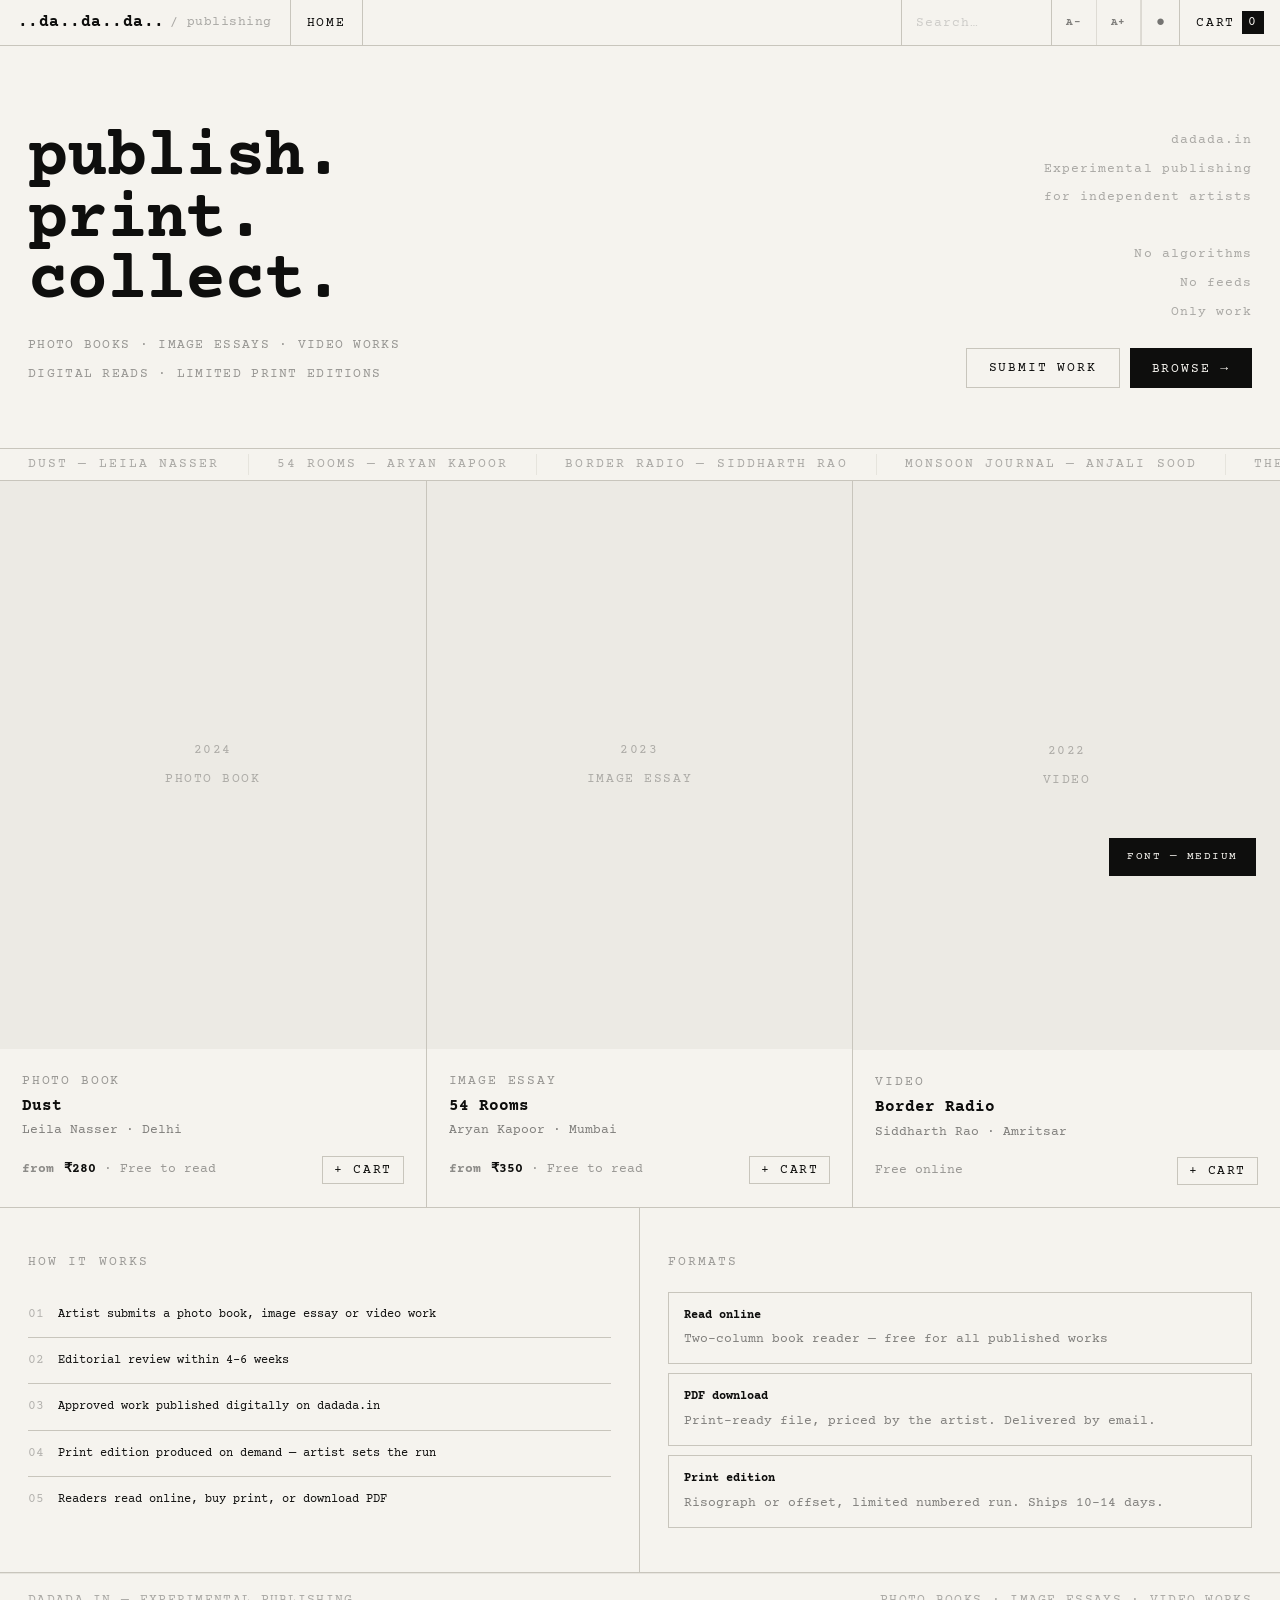
==== commit 274075d1: "Update index.html" ====
--- a/index.html
+++ b/index.html
@@ -6,10 +6,10 @@
   <meta name="description" content="dadada — experimental publishing platform for photo books, image essays and video works by independent artists.">
   <meta name="theme-color" content="#f5f3ee" id="metaTheme">
   <meta property="og:title" content="dadada — experimental publishing">
-  <meta property="og:description" content=" Photo books, image essays, and video works by independent artists.">
+  <meta property="og:description" content="Photo books, image essays and video works by independent artists.">
   <meta property="og:type" content="website">
   <meta property="og:url" content="https://dadada.in">
-  <title>dadada — experimental publishing</title>
+  <title>..da..da..da.. — experimental publishing</title>
   <link rel="manifest" href="manifest.json">
   <link rel="stylesheet" href="css/style.css">
 </head>
@@ -35,29 +35,62 @@
   <a class="nav__logo" href="#home" onclick="showPage('home')">
     ..da..da..da.. <em>/ publishing</em>
   </a>
+
+  <!-- Desktop tabs — hidden on mobile -->
   <ul class="nav__tabs" role="list">
     <li><button class="nav__tab" data-page="home"      onclick="showPage('home')"      aria-current="page">Home</button></li>
     <li><button class="nav__tab" data-page="catalogue" onclick="showPage('catalogue')" aria-current="false">Catalogue</button></li>
     <li><button class="nav__tab" data-page="submit"    onclick="showPage('submit')"    aria-current="false">Submit</button></li>
     <li><button class="nav__tab" data-page="about"     onclick="showPage('about')"     aria-current="false">About</button></li>
   </ul>
+
+  <!-- Right side — always visible -->
   <div class="nav__right">
-    <input id="navSearch" class="nav__search" type="search" placeholder="Search… ( / )" aria-label="Search works" oninput="doSearch(this.value)">
+    <!-- Search always in header -->
+    <input id="navSearch" class="nav__search" type="search" placeholder="Search…" aria-label="Search works" oninput="doSearch(this.value)">
+
+    <!-- Font size — desktop only -->
     <div class="nav__font-ctrl">
       <button class="nav__ctrl-btn" onclick="changeFontSize(-1)" title="Smaller text" aria-label="Decrease font size">A−</button>
       <button class="nav__ctrl-btn" onclick="changeFontSize(1)"  title="Larger text"  aria-label="Increase font size">A+</button>
     </div>
+
+    <!-- Theme toggle — desktop only -->
     <button class="nav__theme-btn" id="themeBtn" onclick="toggleTheme()" aria-label="Toggle theme" title="Toggle dark/light mode">
       <span class="theme-icon" id="themeIcon">◑</span>
     </button>
+
+    <!-- Cart — always visible -->
     <button class="nav__cart" onclick="showPage('cart')" aria-label="View cart">
       Cart <span class="nav__cart-badge" id="cartBadge">0</span>
     </button>
+
+    <!-- Hamburger — mobile only -->
     <button class="nav__burger" id="navBurger" onclick="toggleDrawer()" aria-label="Toggle menu" aria-expanded="false" aria-controls="navDrawer">
       <span></span><span></span><span></span>
     </button>
   </div>
 </nav>
+
+<!-- MOBILE DRAWER — nav links + theme/font controls, NO search (it's in header) -->
+<div class="nav__drawer" id="navDrawer" hidden>
+  <button class="nav__drawer-link" data-page="home"      onclick="showPage('home');      closeDrawer()">Home</button>
+  <button class="nav__drawer-link" data-page="catalogue" onclick="showPage('catalogue'); closeDrawer()">Catalogue</button>
+  <button class="nav__drawer-link" data-page="submit"    onclick="showPage('submit');    closeDrawer()">Submit</button>
+  <button class="nav__drawer-link" data-page="about"     onclick="showPage('about');     closeDrawer()">About</button>
+  <button class="nav__drawer-link" onclick="showPage('cart'); closeDrawer()">
+    Cart <span id="drawerCartBadge" class="drawer-badge">0</span>
+  </button>
+  <!-- Font + theme controls inside drawer on mobile -->
+  <div class="nav__drawer-controls">
+    <button class="nav__drawer-ctrl" onclick="changeFontSize(-1)">A−</button>
+    <button class="nav__drawer-ctrl" onclick="changeFontSize(1)">A+</button>
+    <button class="nav__drawer-ctrl" id="drawerThemeBtn" onclick="toggleTheme()">◑ Dark</button>
+  </div>
+</div>
+
+<!-- BACKDROP -->
+<div class="drawer-backdrop" id="drawerBackdrop" onclick="closeDrawer()"></div>
 
 <!-- MOBILE DRAWER -->
 <div class="nav__drawer" id="navDrawer" role="dialog" aria-label="Navigation menu" hidden>
--- a/css/style.css
+++ b/css/style.css
@@ -2,8 +2,6 @@
    DADADA — dadada.in
    CSS — Mobile-first, fully responsive. No framework.
    Breakpoints: mobile < 480 | phablet < 640 | tablet < 900 | desktop 900+
-   Copyright reserved to dadada.in
-
    ============================================================ */
 
 @import url('https://fonts.googleapis.com/css2?family=Courier+Prime:ital,wght@0,400;0,700;1,400&display=swap');
@@ -62,55 +60,160 @@
   border-bottom: 1px solid var(--mid);
   display: flex; align-items: center; height: var(--nav-h);
 }
-.nav__logo { padding: 0 18px; font-size: var(--t-md); font-weight: 700; letter-spacing: 0.03em; border-right: 1px solid var(--mid); height: 100%; display: flex; align-items: center; flex-shrink: 0; white-space: nowrap; }
+
+.nav__logo {
+  padding: 0 18px; font-size: var(--t-md); font-weight: 700;
+  letter-spacing: 0.03em; border-right: 1px solid var(--mid);
+  height: 100%; display: flex; align-items: center;
+  flex-shrink: 0; white-space: nowrap;
+}
 .nav__logo em { font-weight: 400; font-style: normal; opacity: 0.32; font-size: var(--t-sm); margin-left: 5px; }
+
 .nav__tabs { display: flex; height: 100%; list-style: none; }
-.nav__tab { font-size: var(--t-xs); letter-spacing: 0.14em; text-transform: uppercase; background: none; border: none; border-right: 1px solid var(--mid); padding: 0 16px; color: var(--ink); opacity: 0.38; height: 100%; transition: opacity 0.15s; white-space: nowrap; }
+.nav__tab {
+  font-size: var(--t-xs); letter-spacing: 0.14em; text-transform: uppercase;
+  background: none; border: none; border-right: 1px solid var(--mid);
+  padding: 0 16px; color: var(--ink); opacity: 0.38; height: 100%;
+  transition: opacity 0.15s; white-space: nowrap;
+}
 .nav__tab:hover, .nav__tab[aria-current="page"] { opacity: 1; }
-.nav__right { display: flex; align-items: center; height: 100%; margin-left: auto; }
-.nav__search { background: none; border: none; border-left: 1px solid var(--mid); font-size: var(--t-xs); color: var(--ink); padding: 0 16px; width: 160px; outline: none; letter-spacing: 0.08em; height: 100%; }
+
+/* Right cluster — always visible */
+.nav__right {
+  display: flex; align-items: center;
+  height: 100%; margin-left: auto;
+}
+
+/* Search — always in header, shrinks on small screens */
+.nav__search {
+  background: none; border: none; border-left: 1px solid var(--mid);
+  font-family: var(--font); font-size: var(--t-xs); color: var(--ink);
+  padding: 0 14px; width: 150px; outline: none;
+  letter-spacing: 0.08em; height: 100%; min-width: 0;
+  transition: width 0.2s;
+}
 .nav__search::placeholder { opacity: 0.3; }
-.nav__search:focus { background: var(--faint); }
-.nav__cart { font-size: var(--t-xs); letter-spacing: 0.14em; text-transform: uppercase; background: none; border: none; border-left: 1px solid var(--mid); padding: 0 18px; color: var(--ink); height: 100%; display: flex; align-items: center; gap: 7px; transition: background 0.15s; white-space: nowrap; }
-.nav__cart:hover { background: var(--faint); }
-.nav__cart-badge { background: var(--ink); color: var(--paper); font-size: var(--t-xs); padding: 1px 6px; min-width: 18px; text-align: center; line-height: 1.6; }
+.nav__search:focus { background: var(--faint); width: 200px; }
 
 /* Font controls */
-.nav__font-ctrl { display: flex; align-items: center; border-left: 1px solid var(--mid); height: 100%; }
-.nav__ctrl-btn { font-family: var(--font); font-size: 10px; letter-spacing: 0.10em; background: none; border: none; border-right: 1px solid var(--mid); color: var(--ink); height: 100%; padding: 0 13px; opacity: 0.45; transition: opacity 0.15s, background 0.15s; white-space: nowrap; }
-.nav__ctrl-btn:hover { opacity: 1; background: var(--faint); }
+.nav__font-ctrl {
+  display: flex; align-items: center;
+  border-left: 1px solid var(--mid); height: 100%;
+}
+.nav__ctrl-btn {
+  font-family: var(--font); font-size: 11px; font-weight: 700;
+  letter-spacing: 0.06em; background: none; border: none;
+  border-right: 1px solid var(--mid); color: var(--ink);
+  height: 100%; padding: 0 14px; opacity: 0.5;
+  transition: opacity 0.15s, background 0.15s; white-space: nowrap;
+  cursor: pointer;
+}
+.nav__ctrl-btn:hover, .nav__ctrl-btn:active { opacity: 1; background: var(--faint); }
 
 /* Theme toggle */
-.nav__theme-btn { font-family: var(--font); font-size: 14px; background: none; border: none; border-left: 1px solid var(--mid); color: var(--ink); height: 100%; padding: 0 14px; opacity: 0.55; transition: opacity 0.15s, background 0.15s; display: flex; align-items: center; }
+.nav__theme-btn {
+  background: none; border: none; border-left: 1px solid var(--mid);
+  color: var(--ink); height: 100%; padding: 0 14px;
+  opacity: 0.55; transition: opacity 0.15s, background 0.15s;
+  display: flex; align-items: center; cursor: pointer;
+}
 .nav__theme-btn:hover { opacity: 1; background: var(--faint); }
 .theme-icon { font-size: 15px; line-height: 1; display: block; transition: transform 0.4s ease; }
 html[data-theme="dark"]  .theme-icon { transform: rotate(180deg); }
 html[data-theme="light"] .theme-icon { transform: rotate(0deg); }
 
-/* Hamburger */
-.nav__burger { display: none; background: none; border: none; border-left: 1px solid var(--mid); padding: 0 16px; height: 100%; flex-direction: column; align-items: center; justify-content: center; gap: 5px; }
-.nav__burger span { display: block; width: 18px; height: 1px; background: var(--ink); transition: transform 0.25s, opacity 0.25s; }
-.nav__burger.is-open span:nth-child(1) { transform: translateY(6px) rotate(45deg); }
+/* Cart */
+.nav__cart {
+  font-family: var(--font); font-size: var(--t-xs); letter-spacing: 0.14em;
+  text-transform: uppercase; background: none; border: none;
+  border-left: 1px solid var(--mid); padding: 0 16px; color: var(--ink);
+  height: 100%; display: flex; align-items: center; gap: 7px;
+  transition: background 0.15s; white-space: nowrap; cursor: pointer;
+}
+.nav__cart:hover { background: var(--faint); }
+.nav__cart-badge {
+  background: var(--ink); color: var(--paper); font-size: var(--t-xs);
+  padding: 1px 6px; min-width: 18px; text-align: center; line-height: 1.6;
+}
+
+/* Hamburger — hidden on desktop */
+.nav__burger {
+  display: none; background: none; border: none;
+  border-left: 1px solid var(--mid); padding: 0 16px;
+  height: 100%; flex-direction: column;
+  align-items: center; justify-content: center; gap: 5px; cursor: pointer;
+}
+.nav__burger span {
+  display: block; width: 18px; height: 1.5px;
+  background: var(--ink); transition: transform 0.25s, opacity 0.25s;
+}
+.nav__burger.is-open span:nth-child(1) { transform: translateY(6.5px) rotate(45deg); }
 .nav__burger.is-open span:nth-child(2) { opacity: 0; }
-.nav__burger.is-open span:nth-child(3) { transform: translateY(-6px) rotate(-45deg); }
+.nav__burger.is-open span:nth-child(3) { transform: translateY(-6.5px) rotate(-45deg); }
 
 /* Mobile drawer */
-.nav__drawer { position: fixed; top: var(--nav-h); left: 0; right: 0; background: var(--paper); border-bottom: 1px solid var(--mid); z-index: 299; flex-direction: column; display: none; max-height: calc(100vh - var(--nav-h)); overflow-y: auto; }
+.nav__drawer {
+  position: fixed; top: var(--nav-h); left: 0; right: 0;
+  background: var(--paper); border-bottom: 1px solid var(--mid);
+  z-index: 299; flex-direction: column;
+  display: none; /* overridden by .is-open */
+  max-height: calc(100vh - var(--nav-h)); overflow-y: auto;
+}
 .nav__drawer.is-open { display: flex; }
-.nav__drawer-link { font-size: var(--t-base); letter-spacing: 0.12em; text-transform: uppercase; padding: 16px var(--gap); border-bottom: 1px solid var(--mid); background: none; border-left: none; border-right: none; border-top: none; color: var(--ink); text-align: left; opacity: 0.55; transition: opacity 0.15s, background 0.15s; }
-.nav__drawer-link:hover, .nav__drawer-link[aria-current="page"] { opacity: 1; background: var(--faint); }
-.nav__drawer-search { padding: 14px var(--gap); border-bottom: 1px solid var(--mid); }
-.nav__drawer-search input { width: 100%; background: none; border: none; border-bottom: 1px solid var(--mid); font-size: var(--t-base); color: var(--ink); padding: 4px 0; outline: none; }
-.nav__drawer-search input::placeholder { opacity: 0.3; }
-.nav__drawer-controls { display: flex; border-top: 1px solid var(--mid); }
-.nav__drawer-ctrl { flex: 1; font-family: var(--font); font-size: 11px; letter-spacing: 0.10em; text-transform: uppercase; background: none; border: none; border-right: 1px solid var(--mid); color: var(--ink); padding: 15px 10px; opacity: 0.55; transition: opacity 0.15s, background 0.15s; }
+
+.nav__drawer-link {
+  font-family: var(--font); font-size: var(--t-base);
+  letter-spacing: 0.12em; text-transform: uppercase;
+  padding: 18px var(--gap); border-bottom: 1px solid var(--mid);
+  background: none; border-left: none; border-right: none; border-top: none;
+  color: var(--ink); text-align: left; opacity: 0.55;
+  transition: opacity 0.15s, background 0.15s; cursor: pointer; width: 100%;
+}
+.nav__drawer-link:last-of-type { border-bottom: none; }
+.nav__drawer-link:hover,
+.nav__drawer-link[aria-current="page"] { opacity: 1; background: var(--faint); }
+
+.nav__drawer-controls {
+  display: flex; border-top: 1px solid var(--mid);
+}
+.nav__drawer-ctrl {
+  flex: 1; font-family: var(--font); font-size: 12px;
+  letter-spacing: 0.10em; text-transform: uppercase;
+  background: none; border: none; border-right: 1px solid var(--mid);
+  color: var(--ink); padding: 16px 10px; opacity: 0.55;
+  transition: opacity 0.15s, background 0.15s; cursor: pointer;
+}
 .nav__drawer-ctrl:last-child { border-right: none; }
 .nav__drawer-ctrl:hover, .nav__drawer-ctrl:active { opacity: 1; background: var(--faint); }
-.drawer-badge { background: var(--ink); color: var(--paper); font-size: 9px; padding: 1px 6px; margin-left: 6px; }
+
+.drawer-badge {
+  background: var(--ink); color: var(--paper);
+  font-size: 9px; padding: 1px 6px; margin-left: 6px;
+}
 
 /* Backdrop */
-.drawer-backdrop { display: none; position: fixed; inset: 0; background: rgba(0,0,0,0.3); z-index: 298; }
+.drawer-backdrop {
+  display: none; position: fixed; inset: 0;
+  background: rgba(0,0,0,0.25); z-index: 298;
+}
 .drawer-backdrop.is-open { display: block; }
+
+/* ── RESPONSIVE: hide tabs + font/theme on tablet/mobile, show burger ── */
+@media (max-width: 900px) {
+  .nav__tabs     { display: none; }
+  .nav__font-ctrl { display: none; }
+  .nav__theme-btn { display: none; }
+  .nav__burger   { display: flex; }
+  /* Search stays visible but narrower */
+  .nav__search   { width: 120px; border-left: none; padding: 0 10px; }
+  .nav__search:focus { width: 140px; }
+}
+
+@media (max-width: 480px) {
+  .nav__search { width: 90px; font-size: 10px; }
+  .nav__search:focus { width: 110px; }
+  .nav__logo em { display: none; }
+}
 
 /* ── PAGE ── */
 .page { margin-top: var(--nav-h); min-height: calc(100vh - var(--nav-h)); }
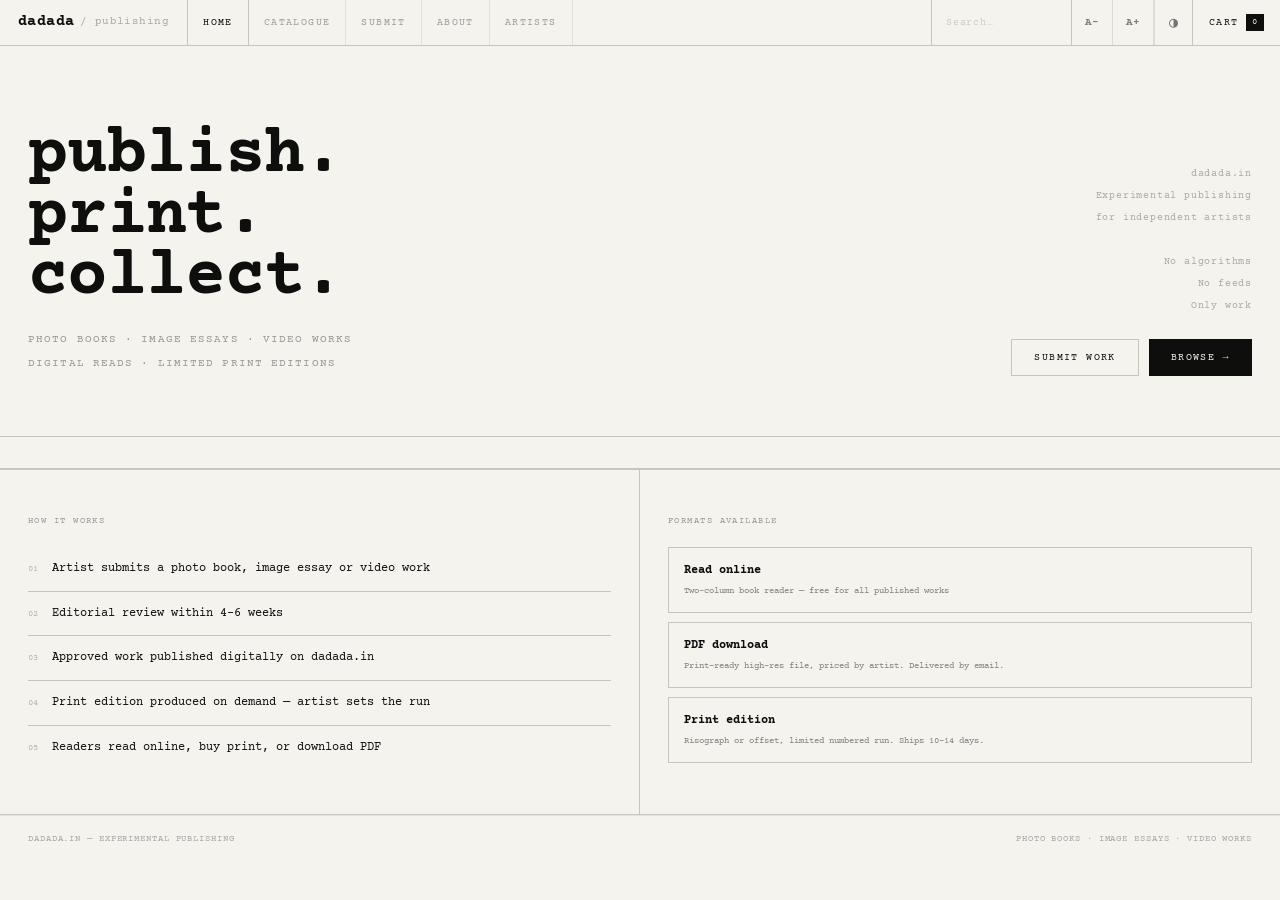
==== commit 1fa67514: "Add files via upload" ====
--- a/index.html
+++ b/index.html
@@ -5,21 +5,18 @@
   <meta name="viewport" content="width=device-width, initial-scale=1.0">
   <meta name="description" content="dadada — experimental publishing platform for photo books, image essays and video works by independent artists.">
   <meta name="theme-color" content="#f5f3ee" id="metaTheme">
-  <meta property="og:title" content="dadada — experimental publishing">
-  <meta property="og:description" content="Photo books, image essays and video works by independent artists.">
-  <meta property="og:type" content="website">
-  <meta property="og:url" content="https://dadada.in">
-  <title>..da..da..da.. — experimental publishing</title>
+  <title>dadada — experimental publishing</title>
   <link rel="manifest" href="manifest.json">
   <link rel="stylesheet" href="css/style.css">
+  <link rel="icon" type="image/x-icon" href="/images/favicon.ico">
 </head>
 <body>
 
-<!-- TOAST -->
 <div class="toast" id="toast" role="status" aria-live="polite"></div>
-
-<!-- BOOK READER OVERLAY -->
-<div class="reader" id="reader" role="dialog" aria-label="Book preview" aria-modal="true">
+<div class="font-indicator" id="fontIndicator"></div>
+
+<!-- READER OVERLAY -->
+<div class="reader" id="reader" role="dialog" aria-modal="true">
   <div class="reader__nav">
     <span class="reader__title" id="readerTitle"></span>
     <button class="reader__close" onclick="closeReader()">Close ×</button>
@@ -30,88 +27,46 @@
   </div>
 </div>
 
-<!-- NAVIGATION -->
-<nav class="nav" role="navigation" aria-label="Main navigation">
-  <a class="nav__logo" href="#home" onclick="showPage('home')">
-    ..da..da..da.. <em>/ publishing</em>
-  </a>
-
-  <!-- Desktop tabs — hidden on mobile -->
-  <ul class="nav__tabs" role="list">
+<!-- NAV -->
+<nav class="nav">
+  <a class="nav__logo" href="#home" onclick="showPage('home')">dadada <em>/ publishing</em></a>
+  <ul class="nav__tabs">
     <li><button class="nav__tab" data-page="home"      onclick="showPage('home')"      aria-current="page">Home</button></li>
     <li><button class="nav__tab" data-page="catalogue" onclick="showPage('catalogue')" aria-current="false">Catalogue</button></li>
     <li><button class="nav__tab" data-page="submit"    onclick="showPage('submit')"    aria-current="false">Submit</button></li>
     <li><button class="nav__tab" data-page="about"     onclick="showPage('about')"     aria-current="false">About</button></li>
+    <li><button class="nav__tab" onclick="location.href='artists.html'">Artists</button></li>
   </ul>
-
-  <!-- Right side — always visible -->
   <div class="nav__right">
-    <!-- Search always in header -->
-    <input id="navSearch" class="nav__search" type="search" placeholder="Search…" aria-label="Search works" oninput="doSearch(this.value)">
-
-    <!-- Font size — desktop only -->
+    <input id="navSearch" class="nav__search" type="search" placeholder="Search…" aria-label="Search" oninput="doSearch(this.value)">
     <div class="nav__font-ctrl">
-      <button class="nav__ctrl-btn" onclick="changeFontSize(-1)" title="Smaller text" aria-label="Decrease font size">A−</button>
-      <button class="nav__ctrl-btn" onclick="changeFontSize(1)"  title="Larger text"  aria-label="Increase font size">A+</button>
-    </div>
-
-    <!-- Theme toggle — desktop only -->
-    <button class="nav__theme-btn" id="themeBtn" onclick="toggleTheme()" aria-label="Toggle theme" title="Toggle dark/light mode">
-      <span class="theme-icon" id="themeIcon">◑</span>
+      <button class="nav__ctrl-btn" onclick="changeFontSize(-1)" title="Smaller text">A−</button>
+      <button class="nav__ctrl-btn" onclick="changeFontSize(1)"  title="Larger text">A+</button>
+    </div>
+    <button class="nav__theme-btn" id="themeBtn" onclick="toggleTheme()" title="Toggle theme">
+      <span id="themeIcon">◑</span>
     </button>
-
-    <!-- Cart — always visible -->
-    <button class="nav__cart" onclick="showPage('cart')" aria-label="View cart">
-      Cart <span class="nav__cart-badge" id="cartBadge">0</span>
-    </button>
-
-    <!-- Hamburger — mobile only -->
-    <button class="nav__burger" id="navBurger" onclick="toggleDrawer()" aria-label="Toggle menu" aria-expanded="false" aria-controls="navDrawer">
+    <button class="nav__cart" onclick="showPage('cart')">Cart <span class="nav__cart-badge" id="cartBadge">0</span></button>
+    <button class="nav__burger" id="navBurger" onclick="toggleDrawer()" aria-expanded="false" aria-controls="navDrawer">
       <span></span><span></span><span></span>
     </button>
   </div>
 </nav>
 
-<!-- MOBILE DRAWER — nav links + theme/font controls, NO search (it's in header) -->
+<!-- MOBILE DRAWER -->
 <div class="nav__drawer" id="navDrawer" hidden>
   <button class="nav__drawer-link" data-page="home"      onclick="showPage('home');      closeDrawer()">Home</button>
   <button class="nav__drawer-link" data-page="catalogue" onclick="showPage('catalogue'); closeDrawer()">Catalogue</button>
   <button class="nav__drawer-link" data-page="submit"    onclick="showPage('submit');    closeDrawer()">Submit</button>
   <button class="nav__drawer-link" data-page="about"     onclick="showPage('about');     closeDrawer()">About</button>
-  <button class="nav__drawer-link" onclick="showPage('cart'); closeDrawer()">
-    Cart <span id="drawerCartBadge" class="drawer-badge">0</span>
-  </button>
-  <!-- Font + theme controls inside drawer on mobile -->
+  <button class="nav__drawer-link" onclick="location.href='artists.html'; closeDrawer()">Artists</button> 
+ <button class="nav__drawer-link" onclick="showPage('cart'); closeDrawer()">Cart <span id="drawerCartBadge" class="drawer-badge">0</span></button>
   <div class="nav__drawer-controls">
     <button class="nav__drawer-ctrl" onclick="changeFontSize(-1)">A−</button>
     <button class="nav__drawer-ctrl" onclick="changeFontSize(1)">A+</button>
     <button class="nav__drawer-ctrl" id="drawerThemeBtn" onclick="toggleTheme()">◑ Dark</button>
   </div>
 </div>
-
-<!-- BACKDROP -->
-<div class="drawer-backdrop" id="drawerBackdrop" onclick="closeDrawer()"></div>
-
-<!-- MOBILE DRAWER -->
-<div class="nav__drawer" id="navDrawer" role="dialog" aria-label="Navigation menu" hidden>
-  <div class="nav__drawer-search">
-    <input type="search" placeholder="Search works…" aria-label="Search" oninput="doSearch(this.value); closeDrawer();">
-  </div>
-  <button class="nav__drawer-link" data-page="home"      onclick="showPage('home');      closeDrawer()">Home</button>
-  <button class="nav__drawer-link" data-page="catalogue" onclick="showPage('catalogue'); closeDrawer()">Catalogue</button>
-  <button class="nav__drawer-link" data-page="submit"    onclick="showPage('submit');    closeDrawer()">Submit</button>
-  <button class="nav__drawer-link" data-page="about"     onclick="showPage('about');     closeDrawer()">About</button>
-  <button class="nav__drawer-link" onclick="showPage('cart'); closeDrawer()">
-    Cart <span id="drawerCartBadge" class="drawer-badge">0</span>
-  </button>
-  <div class="nav__drawer-controls">
-    <button class="nav__drawer-ctrl" onclick="changeFontSize(-1)" aria-label="Decrease font">A−</button>
-    <button class="nav__drawer-ctrl" onclick="changeFontSize(1)"  aria-label="Increase font">A+</button>
-    <button class="nav__drawer-ctrl" id="drawerThemeBtn" onclick="toggleTheme()">◑ Theme</button>
-  </div>
-</div>
-
-<!-- DRAWER BACKDROP -->
 <div class="drawer-backdrop" id="drawerBackdrop" onclick="closeDrawer()"></div>
 
 <!-- PAGE: HOME -->
@@ -129,15 +84,8 @@
       </div>
     </div>
   </section>
-
-  <div class="marquee" aria-hidden="true">
-    <div class="marquee__inner" id="marqueeInner"></div>
-  </div>
-
-  <section aria-label="Featured works">
-    <div class="featured" id="featuredRow"></div>
-  </section>
-
+  <div class="marquee" aria-hidden="true"><div class="marquee__inner" id="marqueeInner"></div></div>
+  <div class="featured" id="featuredRow"></div>
   <section class="how">
     <div class="how__col">
       <p class="u-label" style="margin-bottom:18px">How it works</p>
@@ -148,22 +96,18 @@
       <div class="how__step"><span class="how__n">05</span>Readers read online, buy print, or download PDF</div>
     </div>
     <div class="how__col">
-      <p class="u-label" style="margin-bottom:18px">Formats</p>
+      <p class="u-label" style="margin-bottom:18px">Formats available</p>
       <div class="how__format-card"><div class="how__format-name">Read online</div><div class="how__format-desc">Two-column book reader — free for all published works</div></div>
-      <div class="how__format-card"><div class="how__format-name">PDF download</div><div class="how__format-desc">Print-ready file, priced by the artist. Delivered by email.</div></div>
+      <div class="how__format-card"><div class="how__format-name">PDF download</div><div class="how__format-desc">Print-ready high-res file, priced by artist. Delivered by email.</div></div>
       <div class="how__format-card"><div class="how__format-name">Print edition</div><div class="how__format-desc">Risograph or offset, limited numbered run. Ships 10–14 days.</div></div>
     </div>
   </section>
-
-  <footer class="site-footer">
-    <span>dadada.in — experimental publishing</span>
-    <span>Photo books · Image essays · Video works</span>
-  </footer>
+  <footer class="site-footer"><span>dadada.in — experimental publishing</span><span>Photo books · Image essays · Video works</span></footer>
 </main>
 
 <!-- PAGE: CATALOGUE -->
 <main data-page="catalogue" class="page" hidden>
-  <div class="cat-bar" role="toolbar" aria-label="Filter catalogue">
+  <div class="cat-bar">
     <button class="cat-filter" aria-pressed="true"  onclick="filterCatalogue('all',this)">All</button>
     <button class="cat-filter" aria-pressed="false" onclick="filterCatalogue('photo book',this)">Photo Books</button>
     <button class="cat-filter" aria-pressed="false" onclick="filterCatalogue('image essay',this)">Image Essays</button>
@@ -177,11 +121,17 @@
 <!-- PAGE: DETAIL -->
 <main data-page="detail" class="page" hidden>
   <button class="det__back" onclick="goBack()">← Back</button>
+
   <div class="det__layout">
-    <div class="det__image-panel" aria-label="Cover images">
-      <div class="det__image-main" id="detCoverMain"></div>
-      <div class="det__thumb-strip" id="detThumbs" role="group" aria-label="Image thumbnails"></div>
-    </div>
+    <!-- LEFT: sticky image gallery, up to 10 plates, auto-scroll or click thumbnails -->
+    <div class="det__gallery">
+      <div class="det__gallery-stage" id="galleryStage"></div>
+      <div class="det__gallery-counter" id="galleryCounter"></div>
+      <button class="det__gallery-playpause" id="galleryPlayPause" onclick="toggleGalleryAutoplay()" aria-label="Pause slideshow">❙❙</button>
+      <div class="det__gallery-thumbs" id="galleryThumbs"></div>
+    </div>
+
+    <!-- RIGHT: title, format, buttons, details -->
     <div class="det__info" id="detInfo"></div>
   </div>
 </main>
@@ -195,8 +145,8 @@
       <h2>Submit<br>your work.</h2>
       <p>dadada publishes photo books, image essays and video works by independent artists. We look for work that uses images — with or without text — in ways that resist easy categorisation.</p>
       <p>No fees. Decisions within 6 weeks. Artist retains all rights. Revenue split 70 / 30 on print and PDF sales.</p>
-      <div class="criteria" style="margin-top:24px">
-        <p class="criteria__label">We publish</p>
+      <div style="margin-top:24px">
+        <p class="u-label" style="margin-bottom:10px">We publish</p>
         <div class="criteria__item"><span class="criteria__dash">—</span>Photo books (sequence of images with or without text)</div>
         <div class="criteria__item"><span class="criteria__dash">—</span>Image essays (images and text in dialogue)</div>
         <div class="criteria__item"><span class="criteria__dash">—</span>Video works (single channel, up to 60 minutes)</div>
@@ -213,7 +163,7 @@
       <label class="form-label" for="sub-title">Work title</label>
       <input class="form-field" id="sub-title" type="text" placeholder="—">
       <label class="form-label">Format</label>
-      <div class="radio-group" role="group" aria-label="Work format">
+      <div class="radio-group">
         <button class="radio-opt" aria-pressed="true"  onclick="selectSubmitType(this)">Photo book</button>
         <button class="radio-opt" aria-pressed="false" onclick="selectSubmitType(this)">Image essay</button>
         <button class="radio-opt" aria-pressed="false" onclick="selectSubmitType(this)">Video work</button>
@@ -223,7 +173,7 @@
       <label class="form-label" for="sub-link">Link to work or portfolio</label>
       <input class="form-field" id="sub-link" type="url" placeholder="—">
       <label class="form-label">Interested in a print edition?</label>
-      <div class="radio-group radio-group--2col" role="group">
+      <div class="radio-group radio-group--2col">
         <button class="radio-opt" aria-pressed="true"  onclick="selectSubmitType(this)">Yes, definitely</button>
         <button class="radio-opt" aria-pressed="false" onclick="selectSubmitType(this)">Not sure yet</button>
       </div>
@@ -241,7 +191,7 @@
       <div class="about-body">
         <p>DADADA is a lightweight, self-hosted digital publishing platform for artists — built entirely with HTML, CSS, JavaScript and JSON. No database, no subscriptions, no algorithmic feed.</p>
         <p>Designed with a quiet archival philosophy inspired by Indexhibit, Cargo, Are.na, Monoskop and artist books. Work published on dadada.in is designed to be readable and accessible for decades.</p>
-        <p>Artists retain all rights. Revenue split is 70 / 30 in favour of the artist for all print and PDF sales.</p>
+        <p>Artists retain all rights. Revenue split 70 / 30 in favour of the artist on all print and PDF sales.</p>
         <p style="margin-top:24px;padding-top:24px;border-top:1px solid var(--mid)">Contact: <a href="mailto:publish@dadada.in" style="border-bottom:1px solid var(--mid)">publish@dadada.in</a></p>
       </div>
     </div>
@@ -264,7 +214,7 @@
         <div class="feature-item">Two-column book reader for online reading</div>
         <div class="feature-item">PDF download (print-ready)</div>
         <div class="feature-item">Print-on-demand with cart + checkout</div>
-        <div class="feature-item">Dark mode · font size controls</div>
+        <div class="feature-item">Dark mode · font size A− / A+ controls</div>
         <div class="feature-item">Offline access &amp; PWA support</div>
         <div class="feature-item">Keyboard navigation throughout</div>
         <div class="feature-item">No database · no subscriptions · self-hosted</div>
--- a/css/style.css
+++ b/css/style.css
@@ -1,12 +1,10 @@
 /* ============================================================
-   DADADA — dadada.in
-   CSS — Mobile-first, fully responsive. No framework.
-   Breakpoints: mobile < 480 | phablet < 640 | tablet < 900 | desktop 900+
+   DADADA — dadada.in — style.css
+   Mobile-first, fully responsive. No framework, no build step.
    ============================================================ */
 
 @import url('https://fonts.googleapis.com/css2?family=Courier+Prime:ital,wght@0,400;0,700;1,400&display=swap');
 
-/* ── RESET ── */
 *, *::before, *::after { margin: 0; padding: 0; box-sizing: border-box; }
 
 :root {
@@ -14,35 +12,22 @@
   --paper: #f5f3ee;
   --mid:   #c8c5bc;
   --faint: #eceae4;
-  --dim:   #888580;
   --font:  'Courier Prime', 'Courier New', monospace;
-  --t-xs:   clamp(8px,  1.8vw, 9px);
-  --t-sm:   clamp(10px, 2vw,   11px);
-  --t-base: clamp(13px, 2.5vw, 14px);
-  --t-md:   clamp(14px, 3vw,   16px);
-  --t-lg:   clamp(17px, 4vw,   22px);
-  --t-xl:   clamp(22px, 5vw,   32px);
-  --t-xxl:  clamp(36px, 8vw,   68px);
-  --nav-h:  46px;
-  --mob-nav-h: 48px;
-  --gap:    clamp(16px, 4vw, 28px);
-  --pad:    clamp(14px, 3.5vw, 24px);
-}
-
-html { scroll-behavior: smooth; -webkit-text-size-adjust: 100%; font-size: 100%; }
-html[data-font="sm"] { font-size: 88%; }
-html[data-font="md"] { font-size: 100%; }
-html[data-font="lg"] { font-size: 113%; }
-html[data-font="xl"] { font-size: 125%; }
+  --nav-h: 46px;
+  --gap:   clamp(16px, 4vw, 28px);
+}
+
+html { scroll-behavior: smooth; -webkit-text-size-adjust: 100%; font-size: 16px; }
 
 body {
   background: var(--paper);
   color: var(--ink);
   font-family: var(--font);
-  font-size: var(--t-base);
+  font-size: 0.8125rem;
   line-height: 1.65;
   overflow-x: hidden;
   -webkit-font-smoothing: antialiased;
+  transition: background 0.3s, color 0.3s;
 }
 
 a { color: inherit; text-decoration: none; }
@@ -50,512 +35,612 @@
 img { display: block; max-width: 100%; }
 input, textarea { font-family: var(--font); }
 
-.u-label { font-size: var(--t-xs); letter-spacing: 0.16em; text-transform: uppercase; opacity: 0.38; }
-.u-tag { font-size: var(--t-xs); letter-spacing: 0.10em; text-transform: uppercase; border: 1px solid var(--mid); padding: 2px 7px; opacity: 0.55; display: inline-block; }
-
-/* ── NAVIGATION ── */
+.u-label { font-size: 0.5625rem; letter-spacing: 0.16em; text-transform: uppercase; opacity: 0.38; }
+.u-tag   { font-size: 0.5625rem; letter-spacing: 0.10em; text-transform: uppercase; border: 1px solid var(--mid); padding: 2px 7px; opacity: 0.55; display: inline-block; }
+
+/* ── THEME ── */
+html[data-theme="dark"] {
+  --ink:   #eceae4;
+  --paper: #111110;
+  --mid:   #333230;
+  --faint: #1c1b1a;
+}
+html[data-theme="dark"] .det__image-panel,
+html[data-theme="dark"] .reader__image   { background: #0a0a09; }
+html[data-theme="dark"] .cat-card__cover,
+html[data-theme="dark"] .feat-card__cover,
+html[data-theme="dark"] .cart-thumb      { background: var(--faint); }
+html[data-theme="dark"] .cat-card__type-pip { background: var(--paper); }
+html[data-theme="dark"] .status-pill--open  { background: #1a2e16; color: #8ecb7e; border-color: #3a5e30; }
+html[data-theme="dark"] .how__format-card   { background: var(--faint); }
+html[data-theme="dark"] .cart-summary       { background: var(--faint); }
+
+/* ── FONT SIZE — JS sets font-size on html element directly ── */
+
+/* ── NAV ── */
 .nav {
-  position: fixed; top: 0; left: 0; right: 0;
-  z-index: 300; background: var(--paper);
-  border-bottom: 1px solid var(--mid);
+  position: fixed; top: 0; left: 0; right: 0; z-index: 300;
+  background: var(--paper); border-bottom: 1px solid var(--mid);
   display: flex; align-items: center; height: var(--nav-h);
-}
-
+  transition: background 0.3s;
+}
 .nav__logo {
-  padding: 0 18px; font-size: var(--t-md); font-weight: 700;
-  letter-spacing: 0.03em; border-right: 1px solid var(--mid);
-  height: 100%; display: flex; align-items: center;
-  flex-shrink: 0; white-space: nowrap;
-}
-.nav__logo em { font-weight: 400; font-style: normal; opacity: 0.32; font-size: var(--t-sm); margin-left: 5px; }
+  padding: 0 18px; font-size: 0.9375rem; font-weight: 700; letter-spacing: 0.03em;
+  border-right: 1px solid var(--mid); height: 100%;
+  display: flex; align-items: center; flex-shrink: 0; white-space: nowrap;
+}
+.nav__logo em { font-weight: 400; font-style: normal; opacity: 0.32; font-size: 0.6875rem; margin-left: 5px; }
 
 .nav__tabs { display: flex; height: 100%; list-style: none; }
-.nav__tab {
-  font-size: var(--t-xs); letter-spacing: 0.14em; text-transform: uppercase;
+.nav__tab  {
+  font-size: 0.625rem; letter-spacing: 0.14em; text-transform: uppercase;
   background: none; border: none; border-right: 1px solid var(--mid);
-  padding: 0 16px; color: var(--ink); opacity: 0.38; height: 100%;
+  padding: 0 15px; color: var(--ink); opacity: 0.38; height: 100%;
   transition: opacity 0.15s; white-space: nowrap;
 }
 .nav__tab:hover, .nav__tab[aria-current="page"] { opacity: 1; }
 
-/* Right cluster — always visible */
-.nav__right {
-  display: flex; align-items: center;
-  height: 100%; margin-left: auto;
-}
-
-/* Search — always in header, shrinks on small screens */
+.nav__right { display: flex; align-items: center; height: 100%; margin-left: auto; }
+
 .nav__search {
   background: none; border: none; border-left: 1px solid var(--mid);
-  font-family: var(--font); font-size: var(--t-xs); color: var(--ink);
-  padding: 0 14px; width: 150px; outline: none;
-  letter-spacing: 0.08em; height: 100%; min-width: 0;
-  transition: width 0.2s;
+  font-family: var(--font); font-size: 0.625rem; color: var(--ink);
+  padding: 0 14px; width: 140px; outline: none; letter-spacing: 0.08em; height: 100%;
+  transition: width 0.2s, background 0.15s;
 }
 .nav__search::placeholder { opacity: 0.3; }
-.nav__search:focus { background: var(--faint); width: 200px; }
-
-/* Font controls */
-.nav__font-ctrl {
-  display: flex; align-items: center;
-  border-left: 1px solid var(--mid); height: 100%;
-}
-.nav__ctrl-btn {
-  font-family: var(--font); font-size: 11px; font-weight: 700;
-  letter-spacing: 0.06em; background: none; border: none;
-  border-right: 1px solid var(--mid); color: var(--ink);
-  height: 100%; padding: 0 14px; opacity: 0.5;
+.nav__search:focus { background: var(--faint); width: 190px; }
+
+.nav__font-ctrl { display: flex; align-items: center; border-left: 1px solid var(--mid); height: 100%; }
+.nav__ctrl-btn  {
+  font-family: var(--font); font-size: 0.6875rem; font-weight: 700;
+  background: none; border: none; border-right: 1px solid var(--mid);
+  color: var(--ink); height: 100%; padding: 0 13px; opacity: 0.5;
   transition: opacity 0.15s, background 0.15s; white-space: nowrap;
-  cursor: pointer;
 }
 .nav__ctrl-btn:hover, .nav__ctrl-btn:active { opacity: 1; background: var(--faint); }
 
-/* Theme toggle */
 .nav__theme-btn {
   background: none; border: none; border-left: 1px solid var(--mid);
-  color: var(--ink); height: 100%; padding: 0 14px;
+  color: var(--ink); height: 100%; padding: 0 14px; font-size: 0.9375rem;
   opacity: 0.55; transition: opacity 0.15s, background 0.15s;
-  display: flex; align-items: center; cursor: pointer;
+  display: flex; align-items: center;
 }
 .nav__theme-btn:hover { opacity: 1; background: var(--faint); }
-.theme-icon { font-size: 15px; line-height: 1; display: block; transition: transform 0.4s ease; }
-html[data-theme="dark"]  .theme-icon { transform: rotate(180deg); }
-html[data-theme="light"] .theme-icon { transform: rotate(0deg); }
-
-/* Cart */
+
 .nav__cart {
-  font-family: var(--font); font-size: var(--t-xs); letter-spacing: 0.14em;
-  text-transform: uppercase; background: none; border: none;
-  border-left: 1px solid var(--mid); padding: 0 16px; color: var(--ink);
-  height: 100%; display: flex; align-items: center; gap: 7px;
-  transition: background 0.15s; white-space: nowrap; cursor: pointer;
+  font-size: 0.625rem; letter-spacing: 0.14em; text-transform: uppercase;
+  background: none; border: none; border-left: 1px solid var(--mid);
+  padding: 0 16px; color: var(--ink); height: 100%;
+  display: flex; align-items: center; gap: 7px;
+  transition: background 0.15s; white-space: nowrap;
 }
 .nav__cart:hover { background: var(--faint); }
 .nav__cart-badge {
-  background: var(--ink); color: var(--paper); font-size: var(--t-xs);
-  padding: 1px 6px; min-width: 18px; text-align: center; line-height: 1.6;
-}
-
-/* Hamburger — hidden on desktop */
+  background: var(--ink); color: var(--paper);
+  font-size: 0.5625rem; padding: 1px 6px; min-width: 18px; text-align: center; line-height: 1.6;
+}
+
 .nav__burger {
   display: none; background: none; border: none;
-  border-left: 1px solid var(--mid); padding: 0 16px;
-  height: 100%; flex-direction: column;
-  align-items: center; justify-content: center; gap: 5px; cursor: pointer;
-}
-.nav__burger span {
-  display: block; width: 18px; height: 1.5px;
-  background: var(--ink); transition: transform 0.25s, opacity 0.25s;
-}
+  border-left: 1px solid var(--mid); padding: 0 16px; height: 100%;
+  flex-direction: column; align-items: center; justify-content: center; gap: 5px;
+}
+.nav__burger span { display: block; width: 18px; height: 1.5px; background: var(--ink); transition: transform 0.25s, opacity 0.25s; }
 .nav__burger.is-open span:nth-child(1) { transform: translateY(6.5px) rotate(45deg); }
 .nav__burger.is-open span:nth-child(2) { opacity: 0; }
 .nav__burger.is-open span:nth-child(3) { transform: translateY(-6.5px) rotate(-45deg); }
 
-/* Mobile drawer */
+/* Drawer */
 .nav__drawer {
   position: fixed; top: var(--nav-h); left: 0; right: 0;
   background: var(--paper); border-bottom: 1px solid var(--mid);
   z-index: 299; flex-direction: column;
-  display: none; /* overridden by .is-open */
-  max-height: calc(100vh - var(--nav-h)); overflow-y: auto;
+  display: none; max-height: calc(100vh - var(--nav-h)); overflow-y: auto;
+  transition: background 0.3s;
 }
 .nav__drawer.is-open { display: flex; }
 
 .nav__drawer-link {
-  font-family: var(--font); font-size: var(--t-base);
-  letter-spacing: 0.12em; text-transform: uppercase;
+  font-family: var(--font); font-size: 0.875rem; letter-spacing: 0.12em; text-transform: uppercase;
   padding: 18px var(--gap); border-bottom: 1px solid var(--mid);
   background: none; border-left: none; border-right: none; border-top: none;
   color: var(--ink); text-align: left; opacity: 0.55;
-  transition: opacity 0.15s, background 0.15s; cursor: pointer; width: 100%;
-}
-.nav__drawer-link:last-of-type { border-bottom: none; }
-.nav__drawer-link:hover,
-.nav__drawer-link[aria-current="page"] { opacity: 1; background: var(--faint); }
-
-.nav__drawer-controls {
-  display: flex; border-top: 1px solid var(--mid);
-}
+  transition: opacity 0.15s, background 0.15s; width: 100%;
+}
+.nav__drawer-link:hover, .nav__drawer-link[aria-current="page"] { opacity: 1; background: var(--faint); }
+
+.nav__drawer-controls { display: flex; border-top: 1px solid var(--mid); }
 .nav__drawer-ctrl {
-  flex: 1; font-family: var(--font); font-size: 12px;
-  letter-spacing: 0.10em; text-transform: uppercase;
+  flex: 1; font-family: var(--font); font-size: 0.75rem; letter-spacing: 0.10em; text-transform: uppercase;
   background: none; border: none; border-right: 1px solid var(--mid);
   color: var(--ink); padding: 16px 10px; opacity: 0.55;
-  transition: opacity 0.15s, background 0.15s; cursor: pointer;
+  transition: opacity 0.15s, background 0.15s;
 }
 .nav__drawer-ctrl:last-child { border-right: none; }
-.nav__drawer-ctrl:hover, .nav__drawer-ctrl:active { opacity: 1; background: var(--faint); }
-
-.drawer-badge {
-  background: var(--ink); color: var(--paper);
-  font-size: 9px; padding: 1px 6px; margin-left: 6px;
-}
-
-/* Backdrop */
-.drawer-backdrop {
-  display: none; position: fixed; inset: 0;
-  background: rgba(0,0,0,0.25); z-index: 298;
-}
+.nav__drawer-ctrl:hover { opacity: 1; background: var(--faint); }
+
+.drawer-badge { background: var(--ink); color: var(--paper); font-size: 0.5625rem; padding: 1px 6px; margin-left: 6px; }
+
+.drawer-backdrop { display: none; position: fixed; inset: 0; background: rgba(0,0,0,0.25); z-index: 298; }
 .drawer-backdrop.is-open { display: block; }
-
-/* ── RESPONSIVE: hide tabs + font/theme on tablet/mobile, show burger ── */
-@media (max-width: 900px) {
-  .nav__tabs     { display: none; }
-  .nav__font-ctrl { display: none; }
-  .nav__theme-btn { display: none; }
-  .nav__burger   { display: flex; }
-  /* Search stays visible but narrower */
-  .nav__search   { width: 120px; border-left: none; padding: 0 10px; }
-  .nav__search:focus { width: 140px; }
-}
-
-@media (max-width: 480px) {
-  .nav__search { width: 90px; font-size: 10px; }
-  .nav__search:focus { width: 110px; }
-  .nav__logo em { display: none; }
-}
 
 /* ── PAGE ── */
 .page { margin-top: var(--nav-h); min-height: calc(100vh - var(--nav-h)); }
 
 /* ── HERO ── */
-.hero { padding: clamp(40px,8vw,80px) var(--gap) clamp(36px,6vw,60px); border-bottom: 1px solid var(--mid); display: grid; grid-template-columns: 1fr 1fr; gap: clamp(24px,5vw,56px); align-items: end; }
-.hero__h1 { font-size: var(--t-xxl); font-weight: 700; line-height: 0.9; letter-spacing: -0.025em; margin-bottom: 18px; }
-.hero__sub { font-size: var(--t-sm); letter-spacing: 0.10em; text-transform: uppercase; opacity: 0.4; line-height: 2.2; }
-.hero__meta { font-size: var(--t-xs); opacity: 0.32; letter-spacing: 0.08em; line-height: 2.2; text-align: right; }
-.hero__cta { margin-top: 22px; display: flex; gap: 10px; justify-content: flex-end; flex-wrap: wrap; }
+.hero {
+  padding: clamp(44px,7vw,80px) var(--gap) clamp(36px,5vw,60px);
+  border-bottom: 1px solid var(--mid);
+  display: grid; grid-template-columns: 1fr 1fr;
+  gap: clamp(24px,5vw,56px); align-items: end;
+}
+.hero__h1   { font-size: clamp(2.375rem,7vw,4.25rem); font-weight: 700; line-height: 0.9; letter-spacing: -0.025em; margin-bottom: 18px; }
+.hero__sub  { font-size: 0.6875rem; letter-spacing: 0.10em; text-transform: uppercase; opacity: 0.4; line-height: 2.2; }
+.hero__meta { font-size: 0.625rem; opacity: 0.32; letter-spacing: 0.08em; line-height: 2.2; text-align: right; }
+.hero__cta  { margin-top: 22px; display: flex; gap: 10px; justify-content: flex-end; flex-wrap: wrap; }
 
 /* ── BUTTONS ── */
-.btn { font-size: var(--t-xs); letter-spacing: 0.14em; text-transform: uppercase; border: none; padding: 12px 22px; transition: opacity 0.2s, background 0.2s; display: inline-flex; align-items: center; gap: 8px; touch-action: manipulation; -webkit-tap-highlight-color: transparent; }
-.btn--dark { background: var(--ink); color: var(--paper); }
-.btn--dark:hover, .btn--dark:active { opacity: 0.78; }
+.btn {
+  font-family: var(--font); font-size: 0.625rem; letter-spacing: 0.14em; text-transform: uppercase;
+  border: none; padding: 12px 22px; transition: opacity 0.2s, background 0.2s;
+  display: inline-flex; align-items: center; gap: 8px;
+  -webkit-tap-highlight-color: transparent;
+}
+.btn--dark  { background: var(--ink); color: var(--paper); }
+.btn--dark:hover  { opacity: 0.78; }
 .btn--light { background: none; color: var(--ink); border: 1px solid var(--mid); }
-.btn--light:hover, .btn--light:active { background: var(--faint); }
-.btn--full { width: 100%; justify-content: center; }
+.btn--light:hover { background: var(--faint); }
+.btn--full  { width: 100%; justify-content: center; }
 
 /* ── MARQUEE ── */
 .marquee { border-bottom: 1px solid var(--mid); overflow: hidden; height: 32px; display: flex; align-items: center; white-space: nowrap; }
-.marquee__inner { display: inline-flex; animation: marquee-scroll 24s linear infinite; }
-.marquee__item { font-size: var(--t-xs); letter-spacing: 0.16em; text-transform: uppercase; opacity: 0.32; padding: 0 28px; border-right: 1px solid var(--mid); }
+.marquee__inner { display: inline-flex; animation: marquee-scroll 28s linear infinite; }
+.marquee__item  { font-size: 0.5625rem; letter-spacing: 0.16em; text-transform: uppercase; opacity: 0.32; padding: 0 28px; border-right: 1px solid var(--mid); }
 @keyframes marquee-scroll { from { transform: translateX(0); } to { transform: translateX(-50%); } }
 
 /* ── FEATURED ── */
 .featured { display: grid; grid-template-columns: repeat(3,1fr); border-bottom: 1px solid var(--mid); }
 .feat-card { border-right: 1px solid var(--mid); cursor: pointer; transition: background 0.15s; -webkit-tap-highlight-color: transparent; }
 .feat-card:last-child { border-right: none; }
-.feat-card:hover, .feat-card:active { background: rgba(14,14,13,0.025); }
-.feat-card__cover { width: 100%; aspect-ratio: 3/4; background: var(--faint); display: flex; align-items: center; justify-content: center; position: relative; overflow: hidden; }
+.feat-card:hover { background: rgba(14,14,13,0.025); }
+
+.feat-card__cover {
+  width: 100%; aspect-ratio: 3/4; background: var(--faint);
+  position: relative; overflow: hidden;
+  display: flex; align-items: center; justify-content: center;
+}
 .feat-card__cover img { position: absolute; inset: 0; width: 100%; height: 100%; object-fit: cover; }
-.feat-card__cover-label { font-size: var(--t-xs); opacity: 0.28; text-transform: uppercase; letter-spacing: 0.12em; line-height: 2.2; text-align: center; }
+.feat-card__cover-label { font-size: 0.5625rem; opacity: 0.28; text-transform: uppercase; letter-spacing: 0.12em; line-height: 2.2; text-align: center; z-index: 1; }
+
 .feat-card__body { padding: clamp(14px,3vw,22px); }
-.feat-card__type { font-size: var(--t-xs); letter-spacing: 0.14em; text-transform: uppercase; opacity: 0.4; margin-bottom: 5px; }
-.feat-card__title { font-size: var(--t-md); font-weight: 700; margin-bottom: 4px; line-height: 1.2; }
-.feat-card__artist { font-size: var(--t-sm); opacity: 0.5; margin-bottom: 14px; }
+.feat-card__type   { font-size: 0.5625rem; letter-spacing: 0.14em; text-transform: uppercase; opacity: 0.4; margin-bottom: 5px; }
+.feat-card__title  { font-size: 0.9375rem; font-weight: 700; margin-bottom: 4px; line-height: 1.2; }
+.feat-card__artist { font-size: 0.6875rem; opacity: 0.5; margin-bottom: 14px; }
 .feat-card__price-row { display: flex; align-items: center; justify-content: space-between; gap: 8px; flex-wrap: wrap; }
-.price { font-size: var(--t-base); font-weight: 700; }
-.price__from { font-size: var(--t-xs); opacity: 0.45; margin-right: 2px; }
-.price__free { font-size: var(--t-xs); opacity: 0.4; }
-.btn-add-sm { font-size: var(--t-xs); letter-spacing: 0.12em; text-transform: uppercase; background: none; border: 1px solid var(--mid); padding: 6px 11px; color: var(--ink); transition: all 0.15s; white-space: nowrap; -webkit-tap-highlight-color: transparent; }
-.btn-add-sm:hover, .btn-add-sm:active { background: var(--ink); color: var(--paper); border-color: var(--ink); }
+
+.price       { font-size: 0.8125rem; font-weight: 700; }
+.price__from { font-size: 0.5625rem; opacity: 0.45; margin-right: 2px; }
+.price__free { font-size: 0.5625rem; opacity: 0.4; }
+
+.btn-add-sm {
+  font-size: 0.5625rem; letter-spacing: 0.12em; text-transform: uppercase;
+  background: none; border: 1px solid var(--mid); padding: 6px 11px;
+  color: var(--ink); transition: all 0.15s; white-space: nowrap;
+}
+.btn-add-sm:hover { background: var(--ink); color: var(--paper); border-color: var(--ink); }
 
 /* ── HOW ── */
 .how { display: grid; grid-template-columns: 1fr 1fr; border-bottom: 1px solid var(--mid); }
+.how__col:first-child { border-right: 1px solid var(--mid); }
 .how__col { padding: clamp(28px,5vw,44px) var(--gap); }
-.how__col:first-child { border-right: 1px solid var(--mid); }
-.how__step { padding: 12px 0; border-bottom: 1px solid var(--mid); font-size: 12px; display: flex; gap: 14px; align-items: baseline; }
+.how__step { padding: 12px 0; border-bottom: 1px solid var(--mid); font-size: 0.75rem; display: flex; gap: 14px; align-items: baseline; }
 .how__step:last-child { border-bottom: none; }
-.how__n { opacity: 0.28; flex-shrink: 0; font-size: var(--t-xs); }
+.how__n { opacity: 0.28; flex-shrink: 0; font-size: 0.5625rem; }
 .how__format-card { padding: 13px 15px; border: 1px solid var(--mid); margin-bottom: 9px; }
 .how__format-card:last-child { margin-bottom: 0; }
-.how__format-name { font-weight: 700; font-size: 12px; margin-bottom: 3px; }
-.how__format-desc { font-size: var(--t-xs); opacity: 0.5; line-height: 1.7; }
+.how__format-name { font-weight: 700; font-size: 0.75rem; margin-bottom: 3px; }
+.how__format-desc { font-size: 0.5625rem; opacity: 0.5; line-height: 1.7; }
 
 /* ── CATALOGUE ── */
-.cat-bar { display: flex; align-items: center; border-bottom: 1px solid var(--mid); height: 42px; position: sticky; top: var(--nav-h); background: var(--paper); z-index: 10; overflow-x: auto; overflow-y: hidden; scrollbar-width: none; -ms-overflow-style: none; }
+.cat-bar {
+  display: flex; align-items: center; border-bottom: 1px solid var(--mid);
+  height: 42px; position: sticky; top: var(--nav-h);
+  background: var(--paper); z-index: 10;
+  overflow-x: auto; overflow-y: hidden; scrollbar-width: none;
+  transition: background 0.3s;
+}
 .cat-bar::-webkit-scrollbar { display: none; }
-.cat-filter { font-size: var(--t-xs); letter-spacing: 0.14em; text-transform: uppercase; background: none; border: none; border-right: 1px solid var(--mid); padding: 0 16px; color: var(--ink); opacity: 0.38; height: 100%; transition: opacity 0.15s; white-space: nowrap; flex-shrink: 0; }
+
+.cat-filter {
+  font-size: 0.625rem; letter-spacing: 0.14em; text-transform: uppercase;
+  background: none; border: none; border-right: 1px solid var(--mid);
+  padding: 0 16px; color: var(--ink); opacity: 0.38; height: 100%;
+  transition: opacity 0.15s; white-space: nowrap; flex-shrink: 0;
+}
 .cat-filter:hover, .cat-filter[aria-pressed="true"] { opacity: 1; }
-.cat-count { margin-left: auto; font-size: var(--t-xs); opacity: 0.38; letter-spacing: 0.10em; padding: 0 18px; border-left: 1px solid var(--mid); height: 100%; display: flex; align-items: center; white-space: nowrap; flex-shrink: 0; }
+.cat-count {
+  margin-left: auto; font-size: 0.5625rem; opacity: 0.38; letter-spacing: 0.10em;
+  padding: 0 18px; border-left: 1px solid var(--mid); height: 100%;
+  display: flex; align-items: center; white-space: nowrap; flex-shrink: 0;
+}
+
 .cat-grid { display: grid; grid-template-columns: repeat(4,1fr); }
-.cat-card { border-right: 1px solid var(--mid); border-bottom: 1px solid var(--mid); cursor: pointer; transition: background 0.15s; -webkit-tap-highlight-color: transparent; }
+.cat-card {
+  border-right: 1px solid var(--mid); border-bottom: 1px solid var(--mid);
+  cursor: pointer; transition: background 0.15s; -webkit-tap-highlight-color: transparent;
+}
 .cat-card:nth-child(4n) { border-right: none; }
-.cat-card:hover, .cat-card:active { background: rgba(14,14,13,0.025); }
-.cat-card__cover { width: 100%; aspect-ratio: 3/4; background: var(--faint); position: relative; display: flex; align-items: center; justify-content: center; font-size: var(--t-xs); opacity: 0.25; text-transform: uppercase; letter-spacing: 0.10em; overflow: hidden; }
-.cat-card__cover img { position: absolute; inset: 0; width: 100%; height: 100%; object-fit: cover; }
-.cat-card__type-pip { position: absolute; top: 8px; left: 8px; font-size: 8px; letter-spacing: 0.12em; text-transform: uppercase; background: var(--paper); border: 1px solid var(--mid); padding: 2px 5px; opacity: 1; z-index: 1; }
-.cat-card__body { padding: clamp(12px,2.5vw,18px); }
-.cat-card__title { font-size: var(--t-base); font-weight: 700; margin-bottom: 3px; line-height: 1.25; }
-.cat-card__by { font-size: var(--t-xs); opacity: 0.45; margin-bottom: 9px; }
-.cat-card__formats { display: flex; gap: 4px; flex-wrap: wrap; margin-bottom: 10px; }
-.fmt-badge { font-size: 8px; letter-spacing: 0.10em; text-transform: uppercase; border: 1px solid var(--mid); padding: 2px 5px; opacity: 0.55; }
-.fmt-badge--paid { opacity: 0.8; }
+.cat-card:hover { background: rgba(14,14,13,0.025); }
+
+.cat-card__cover {
+  width: 100%; aspect-ratio: 3/4; background: var(--faint);
+  position: relative; overflow: hidden;
+  display: flex; align-items: center; justify-content: center;
+  font-size: 0.5625rem; opacity: 0.25; text-transform: uppercase; letter-spacing: 0.10em;
+}
+.cat-card__cover img { position: absolute; inset: 0; width: 100%; height: 100%; object-fit: cover; opacity: 1; }
+.cat-card__type-pip {
+  position: absolute; top: 8px; left: 8px; font-size: 0.5rem; letter-spacing: 0.12em;
+  text-transform: uppercase; background: var(--paper); border: 1px solid var(--mid);
+  padding: 2px 5px; z-index: 1;
+}
+.cat-card__body  { padding: clamp(12px,2.5vw,18px); }
+.cat-card__title { font-size: 0.8125rem; font-weight: 700; margin-bottom: 3px; line-height: 1.25; }
+.cat-card__by    { font-size: 0.5625rem; opacity: 0.45; margin-bottom: 9px; }
+.cat-card__formats { display: flex; gap: 4px; flex-wrap: wrap; margin-bottom: 8px; }
+.fmt-badge         { font-size: 0.5rem; letter-spacing: 0.10em; text-transform: uppercase; border: 1px solid var(--mid); padding: 2px 5px; opacity: 0.55; }
+.fmt-badge--paid   { opacity: 0.8; }
 
 /* ── DETAIL ── */
-.det__back { padding: 13px var(--gap); border-bottom: 1px solid var(--mid); font-size: var(--t-xs); letter-spacing: 0.12em; text-transform: uppercase; display: inline-flex; align-items: center; gap: 6px; opacity: 0.45; transition: opacity 0.15s; background: none; border-top: none; border-left: none; border-right: none; color: var(--ink); width: 100%; }
+.det__back {
+  padding: 13px var(--gap); border-bottom: 1px solid var(--mid);
+  font-size: 0.5625rem; letter-spacing: 0.12em; text-transform: uppercase;
+  display: inline-flex; align-items: center; gap: 6px;
+  opacity: 0.45; transition: opacity 0.15s;
+  background: none; border-top: none; border-left: none; border-right: none;
+  color: var(--ink); width: 100%;
+}
 .det__back:hover { opacity: 1; }
-.det__layout { display: grid; grid-template-columns: 1fr 1fr; min-height: calc(100vh - 92px); }
-.det__image-panel { position: sticky; top: var(--nav-h); height: calc(100vh - 92px); background: #161613; display: flex; flex-direction: column; overflow: hidden; }
-.det__image-main { flex: 1; display: flex; align-items: center; justify-content: center; color: rgba(245,243,238,0.18); font-size: var(--t-xs); letter-spacing: 0.14em; text-transform: uppercase; text-align: center; line-height: 2.5; position: relative; overflow: hidden; }
-.det__image-main img { position: absolute; inset: 0; width: 100%; height: 100%; object-fit: contain; padding: 28px; }
-.det__thumb-strip { display: flex; border-top: 1px solid rgba(255,255,255,0.07); height: 64px; flex-shrink: 0; }
-.det__thumb { flex: 1; border-right: 1px solid rgba(255,255,255,0.07); display: flex; align-items: center; justify-content: center; font-size: 8px; letter-spacing: 0.10em; opacity: 0.25; cursor: pointer; transition: background 0.15s, opacity 0.15s; text-transform: uppercase; color: rgba(245,243,238,0.7); background: none; border-top: none; border-bottom: none; }
-.det__thumb:last-child { border-right: none; }
-.det__thumb:hover, .det__thumb[aria-selected="true"] { background: rgba(255,255,255,0.05); opacity: 0.7; }
-.det__info { overflow-y: auto; max-height: calc(100vh - 92px); padding: clamp(24px,4vw,40px) clamp(20px,4vw,36px); }
-.det__type { font-size: var(--t-xs); letter-spacing: 0.18em; text-transform: uppercase; opacity: 0.38; margin-bottom: 10px; }
-.det__title { font-size: var(--t-xl); font-weight: 700; line-height: 1.05; margin-bottom: 8px; }
-.det__artist { font-size: var(--t-base); opacity: 0.5; margin-bottom: 24px; }
-.det__desc { font-size: var(--t-base); line-height: 1.9; opacity: 0.72; margin-bottom: 28px; }
-.det__section-label { font-size: var(--t-xs); letter-spacing: 0.16em; text-transform: uppercase; opacity: 0.35; margin-bottom: 13px; padding-top: 22px; border-top: 1px solid var(--mid); display: block; }
-
-/* Format selector */
+
+/* ══════════════════════════════════════
+   DETAIL PAGE — image gallery left,
+   info/format/buttons right.
+   Up to 10 plates, sticky stage,
+   auto-scroll slideshow or click thumbs.
+   Reading text only opens via the
+   "Read online" / "Narrator" buttons.
+══════════════════════════════════════ */
+.det__layout {
+  display: grid;
+  grid-template-columns: 1fr 1fr;
+  min-height: calc(100vh - 90px);
+}
+
+/* LEFT: sticky gallery */
+.det__gallery {
+  position: sticky; top: var(--nav-h);
+  height: calc(100vh - 90px);
+  background: #161613;
+  display: flex; flex-direction: column;
+  overflow: hidden;
+}
+
+.det__gallery-stage {
+  flex: 1; position: relative; overflow: hidden;
+}
+.det__gallery-stage img {
+  position: absolute; inset: 0; width: 100%; height: 100%;
+  object-fit: contain; padding: 5%; opacity: 0; transition: opacity 0.6s ease;
+}
+.det__gallery-stage img.is-active { opacity: 1; }
+.det__gallery-placeholder {
+  position: absolute; inset: 0; display: flex; align-items: center; justify-content: center;
+  color: rgba(245,243,238,0.18); font-size: 0.5625rem; letter-spacing: 0.14em;
+  text-transform: uppercase; text-align: center; line-height: 2.5;
+}
+
+.det__gallery-counter {
+  position: absolute; top: 16px; right: 18px; z-index: 3;
+  font-size: 0.5625rem; letter-spacing: 0.12em; text-transform: uppercase;
+  color: rgba(245,243,238,0.45);
+}
+
+.det__gallery-playpause {
+  position: absolute; top: 14px; left: 18px; z-index: 3;
+  background: rgba(255,255,255,0.08); border: 1px solid rgba(255,255,255,0.18);
+  color: #f5f3ee; width: 28px; height: 28px; border-radius: 50%;
+  font-size: 0.625rem; display: flex; align-items: center; justify-content: center;
+  transition: background 0.15s;
+}
+.det__gallery-playpause:hover { background: rgba(255,255,255,0.16); }
+
+/* Thumbnail strip — up to 10, scrolls horizontally if it overflows */
+.det__gallery-thumbs {
+  display: flex; flex-shrink: 0; height: 64px;
+  border-top: 1px solid rgba(255,255,255,0.07);
+  overflow-x: auto; scrollbar-width: none;
+}
+.det__gallery-thumbs::-webkit-scrollbar { display: none; }
+.det__gallery-thumb {
+  flex: 1 0 auto; min-width: 56px; max-width: 110px;
+  border-right: 1px solid rgba(255,255,255,0.07);
+  position: relative; overflow: hidden; cursor: pointer;
+  opacity: 0.4; transition: opacity 0.2s;
+  background: none; border-top: none; border-bottom: none; border-left: none;
+}
+.det__gallery-thumb:last-child { border-right: none; }
+.det__gallery-thumb img { width: 100%; height: 100%; object-fit: cover; display: block; }
+.det__gallery-thumb:hover { opacity: 0.7; }
+.det__gallery-thumb.is-active { opacity: 1; }
+.det__gallery-thumb.is-active::after {
+  content: ''; position: absolute; left: 0; right: 0; bottom: 0; height: 2px; background: #f5f3ee;
+}
+
+/* RIGHT: info panel */
+.det__info { overflow-y: auto; max-height: calc(100vh - 90px); padding: clamp(24px,4vw,40px) clamp(20px,4vw,36px); }
+.det__type   { font-size: 0.5625rem; letter-spacing: 0.18em; text-transform: uppercase; opacity: 0.38; margin-bottom: 10px; }
+.det__title  { font-size: clamp(1.625rem,5vw,2.5rem); font-weight: 700; line-height: 1.05; margin-bottom: 8px; }
+.det__artist { font-size: 0.8125rem; opacity: 0.5; margin-bottom: 22px; }
+.det__desc   { font-size: 0.8125rem; line-height: 1.9; opacity: 0.72; margin-bottom: 24px; }
+
+.det__section-label {
+  font-size: 0.5625rem; letter-spacing: 0.16em; text-transform: uppercase; opacity: 0.35;
+  margin-bottom: 13px; padding-top: 20px; border-top: 1px solid var(--mid); display: block;
+}
+.det__info .det__section-label:first-of-type { padding-top: 0; border-top: none; }
+
 .fmt-grid { display: grid; grid-template-columns: repeat(3,1fr); gap: 7px; margin-bottom: 18px; }
-.fmt-opt { border: 1px solid var(--mid); padding: 13px 11px; cursor: pointer; transition: border-color 0.15s; text-align: left; background: none; color: var(--ink); -webkit-tap-highlight-color: transparent; }
+.fmt-opt {
+  border: 1px solid var(--mid); padding: 13px 11px; cursor: pointer;
+  transition: border-color 0.15s; text-align: left; background: none; color: var(--ink);
+}
 .fmt-opt:hover { border-color: rgba(14,14,13,0.5); }
 .fmt-opt[aria-pressed="true"] { border-color: var(--ink); border-width: 1.5px; }
-.fmt-opt__name { font-size: 11px; font-weight: 700; margin-bottom: 3px; }
-.fmt-opt__desc { font-size: 9px; opacity: 0.45; line-height: 1.6; }
-.fmt-opt__price { font-size: 13px; font-weight: 700; margin-top: 10px; }
-
-/* Qty */
+.fmt-opt__name  { font-size: 0.6875rem; font-weight: 700; margin-bottom: 3px; }
+.fmt-opt__desc  { font-size: 0.5625rem; opacity: 0.45; line-height: 1.6; }
+.fmt-opt__price { font-size: 0.8125rem; font-weight: 700; margin-top: 10px; }
+
 .qty-row { display: flex; align-items: center; gap: 12px; margin-bottom: 13px; }
 .qty-ctrl { display: flex; align-items: center; border: 1px solid var(--mid); }
-.qty-btn { background: none; border: none; width: 36px; height: 36px; font-size: 18px; color: var(--ink); display: flex; align-items: center; justify-content: center; transition: background 0.15s; touch-action: manipulation; }
-.qty-btn:hover, .qty-btn:active { background: var(--faint); }
-.qty-val { width: 38px; text-align: center; font-size: 13px; font-weight: 700; }
-.btn-add-main { width: 100%; font-size: var(--t-sm); letter-spacing: 0.16em; text-transform: uppercase; background: var(--ink); color: var(--paper); border: none; padding: 16px; transition: opacity 0.2s; margin-bottom: 10px; touch-action: manipulation; }
-.btn-add-main:hover, .btn-add-main:active { opacity: 0.78; }
-.btn-preview { width: 100%; font-size: var(--t-sm); letter-spacing: 0.16em; text-transform: uppercase; background: none; color: var(--ink); border: 1px solid var(--mid); padding: 14px; transition: background 0.2s; margin-bottom: 24px; }
-.btn-preview:hover, .btn-preview:active { background: var(--faint); }
-.meta-table { width: 100%; margin-bottom: 22px; }
-.meta-table td { font-size: 11px; padding: 6px 0; border-bottom: 1px solid var(--faint); vertical-align: top; }
-.meta-table td:first-child { opacity: 0.4; letter-spacing: 0.10em; text-transform: uppercase; width: 110px; font-size: var(--t-xs); }
+.qty-btn  { background: none; border: none; width: 36px; height: 36px; font-size: 1.125rem; color: var(--ink); display: flex; align-items: center; justify-content: center; transition: background 0.15s; }
+.qty-btn:hover { background: var(--faint); }
+.qty-val  { width: 38px; text-align: center; font-size: 0.8125rem; font-weight: 700; }
+
+.btn-add-main {
+  font-size: 0.6875rem; letter-spacing: 0.16em; text-transform: uppercase;
+  background: var(--ink); color: var(--paper); border: none; padding: 14px 26px;
+  transition: opacity 0.2s; margin-right: 8px; margin-bottom: 10px; display: inline-block; width: 100%; text-align: center;
+}
+.btn-add-main:hover { opacity: 0.78; }
+.btn-preview {
+  font-size: 0.6875rem; letter-spacing: 0.16em; text-transform: uppercase;
+  background: none; color: var(--ink); border: 1px solid var(--mid); padding: 13px 26px;
+  transition: background 0.2s; margin-bottom: 10px; display: block; width: 100%; text-align: center;
+}
+.btn-preview:hover { background: var(--faint); }
+.btn-narrator {
+  font-size: 0.6875rem; letter-spacing: 0.16em; text-transform: uppercase;
+  background: none; color: var(--ink); border: 1px solid var(--mid); padding: 13px 26px;
+  transition: background 0.2s; margin-bottom: 10px; display: block; width: 100%; text-align: center;
+}
+.btn-narrator:hover { background: var(--faint); }
+
+.meta-table { width: 100%; margin-bottom: 6px; }
+.meta-table td { font-size: 0.6875rem; padding: 6px 0; border-bottom: 1px solid var(--faint); vertical-align: top; }
+.meta-table td:first-child { opacity: 0.4; letter-spacing: 0.10em; text-transform: uppercase; width: 110px; font-size: 0.5625rem; }
 .tag-cloud { display: flex; flex-wrap: wrap; gap: 5px; }
 
 /* ── READER ── */
-.reader { display: none; position: fixed; inset: 0; background: var(--paper); z-index: 500; flex-direction: column; }
+.reader { display: none; position: fixed; inset: 0; background: var(--paper); z-index: 500; flex-direction: column; transition: background 0.3s; }
 .reader.is-open { display: flex; }
 .reader__nav { display: flex; align-items: center; justify-content: space-between; padding: 12px var(--gap); border-bottom: 1px solid var(--mid); flex-shrink: 0; height: var(--nav-h); }
-.reader__title { font-size: var(--t-xs); letter-spacing: 0.10em; text-transform: uppercase; opacity: 0.5; }
-.reader__close { font-size: var(--t-xs); letter-spacing: 0.14em; text-transform: uppercase; background: none; border: none; color: var(--ink); opacity: 0.45; transition: opacity 0.15s; padding: 8px 12px; }
+.reader__title { font-size: 0.5625rem; letter-spacing: 0.10em; text-transform: uppercase; opacity: 0.5; }
+.reader__close { font-size: 0.625rem; letter-spacing: 0.14em; text-transform: uppercase; background: none; border: none; color: var(--ink); opacity: 0.45; transition: opacity 0.15s; padding: 8px 12px; }
 .reader__close:hover { opacity: 1; }
 .reader__body { flex: 1; display: grid; grid-template-columns: 1fr 1fr; overflow: hidden; }
 .reader__text { overflow-y: auto; padding: clamp(28px,5vw,48px) clamp(20px,5vw,40px); border-right: 1px solid var(--mid); }
 .reader__section { padding: 36px 0; border-bottom: 1px solid var(--mid); opacity: 0.28; transition: opacity 0.35s; }
 .reader__section:last-child { border-bottom: none; }
 .reader__section.is-active { opacity: 1; }
-.reader__section h3 { font-size: var(--t-xs); letter-spacing: 0.18em; text-transform: uppercase; opacity: 0.4; margin-bottom: 13px; }
-.reader__section p { font-size: clamp(13px,2.5vw,15px); line-height: 1.95; }
+.reader__section h3 { font-size: 0.5625rem; letter-spacing: 0.18em; text-transform: uppercase; opacity: 0.4; margin-bottom: 13px; }
+.reader__section p  { font-size: 0.875rem; line-height: 1.95; }
 .reader__section p + p { margin-top: 13px; }
-.reader__image { background: #161613; display: flex; align-items: center; justify-content: center; color: rgba(245,243,238,0.18); font-size: var(--t-xs); letter-spacing: 0.14em; text-transform: uppercase; text-align: center; line-height: 2.5; }
+.reader__image { background: #161613; display: flex; align-items: center; justify-content: center; color: rgba(245,243,238,0.18); font-size: 0.5625rem; letter-spacing: 0.14em; text-transform: uppercase; text-align: center; line-height: 2.5; position: relative; overflow: hidden; }
+.reader__image img { position: absolute; inset: 0; width: 100%; height: 100%; object-fit: contain; padding: 32px; }
 
 /* ── CART ── */
 .cart-layout { display: grid; grid-template-columns: 1fr 360px; min-height: calc(100vh - var(--nav-h)); }
-.cart-items { border-right: 1px solid var(--mid); padding: clamp(24px,5vw,40px) clamp(18px,4vw,32px); }
-.cart-items__title { font-size: var(--t-lg); font-weight: 700; margin-bottom: 28px; }
-.cart-row { display: grid; grid-template-columns: 60px 1fr auto; gap: 16px; align-items: start; padding: 18px 0; border-bottom: 1px solid var(--mid); }
+.cart-items  { border-right: 1px solid var(--mid); padding: clamp(24px,5vw,40px) clamp(18px,4vw,32px); }
+.cart-items__title { font-size: 1.125rem; font-weight: 700; margin-bottom: 28px; }
+.cart-row    { display: grid; grid-template-columns: 60px 1fr auto; gap: 16px; align-items: start; padding: 18px 0; border-bottom: 1px solid var(--mid); }
 .cart-row:last-child { border-bottom: none; }
-.cart-thumb { width: 60px; height: 78px; background: var(--faint); display: flex; align-items: center; justify-content: center; font-size: var(--t-xs); opacity: 0.3; text-transform: uppercase; overflow: hidden; }
+.cart-thumb  { width: 60px; height: 78px; background: var(--faint); display: flex; align-items: center; justify-content: center; font-size: 0.5625rem; opacity: 0.3; text-transform: uppercase; overflow: hidden; }
 .cart-thumb img { width: 100%; height: 100%; object-fit: cover; }
-.cart-item__title { font-size: var(--t-base); font-weight: 700; margin-bottom: 3px; }
-.cart-item__by { font-size: var(--t-xs); opacity: 0.45; margin-bottom: 5px; }
-.cart-item__fmt { font-size: 9px; letter-spacing: 0.10em; text-transform: uppercase; border: 1px solid var(--mid); padding: 2px 6px; opacity: 0.55; display: inline-block; margin-bottom: 10px; }
-.cart-item__qty { display: flex; align-items: center; gap: 7px; }
-.cart-item__qty button { background: none; border: 1px solid var(--mid); width: 28px; height: 28px; font-size: 14px; color: var(--ink); display: flex; align-items: center; justify-content: center; touch-action: manipulation; }
-.cart-item__qty span { font-size: 13px; font-weight: 700; min-width: 20px; text-align: center; }
-.cart-remove { font-size: 9px; letter-spacing: 0.10em; text-transform: uppercase; background: none; border: none; color: var(--ink); opacity: 0.35; margin-top: 8px; display: block; padding: 0; transition: opacity 0.15s; }
+.cart-item__title { font-size: 0.8125rem; font-weight: 700; margin-bottom: 3px; }
+.cart-item__by    { font-size: 0.5625rem; opacity: 0.45; margin-bottom: 5px; }
+.cart-item__fmt   { font-size: 0.5625rem; letter-spacing: 0.10em; text-transform: uppercase; border: 1px solid var(--mid); padding: 2px 6px; opacity: 0.55; display: inline-block; margin-bottom: 10px; }
+.cart-item__qty   { display: flex; align-items: center; gap: 7px; }
+.cart-item__qty button { background: none; border: 1px solid var(--mid); width: 28px; height: 28px; font-size: 0.875rem; color: var(--ink); display: flex; align-items: center; justify-content: center; }
+.cart-item__qty span   { font-size: 0.8125rem; font-weight: 700; min-width: 20px; text-align: center; }
+.cart-remove { font-size: 0.5625rem; letter-spacing: 0.10em; text-transform: uppercase; background: none; border: none; color: var(--ink); opacity: 0.35; margin-top: 8px; display: block; padding: 0; transition: opacity 0.15s; }
 .cart-remove:hover { opacity: 0.8; }
-.cart-price { font-size: var(--t-base); font-weight: 700; text-align: right; white-space: nowrap; }
-.cart-empty { display: flex; flex-direction: column; align-items: center; justify-content: center; padding: 64px var(--gap); gap: 14px; text-align: center; opacity: 0.4; }
-.cart-empty p { font-size: var(--t-sm); letter-spacing: 0.12em; text-transform: uppercase; }
-.cart-summary { padding: clamp(24px,4vw,40px) clamp(18px,3vw,28px); background: var(--faint); }
-.cart-summary__title { font-size: var(--t-xs); letter-spacing: 0.16em; text-transform: uppercase; opacity: 0.38; margin-bottom: 22px; }
-.summary-row { display: flex; justify-content: space-between; font-size: 12px; padding: 7px 0; border-bottom: 1px solid var(--mid); }
-.summary-row--total { font-weight: 700; font-size: 14px; border-bottom: none; padding-top: 14px; margin-top: 4px; }
-.cart-note { font-size: var(--t-xs); opacity: 0.4; margin-top: 16px; line-height: 1.8; }
+.cart-price  { font-size: 0.8125rem; font-weight: 700; text-align: right; white-space: nowrap; }
+.cart-empty  { display: flex; flex-direction: column; align-items: center; justify-content: center; padding: 64px var(--gap); gap: 14px; text-align: center; opacity: 0.4; }
+.cart-empty p { font-size: 0.6875rem; letter-spacing: 0.12em; text-transform: uppercase; }
+.cart-summary       { padding: clamp(24px,4vw,40px) clamp(18px,3vw,28px); background: var(--faint); transition: background 0.3s; }
+.cart-summary__title { font-size: 0.5625rem; letter-spacing: 0.16em; text-transform: uppercase; opacity: 0.38; margin-bottom: 22px; }
+.summary-row         { display: flex; justify-content: space-between; font-size: 0.75rem; padding: 7px 0; border-bottom: 1px solid var(--mid); }
+.summary-row--total  { font-weight: 700; font-size: 0.875rem; border-bottom: none; padding-top: 14px; margin-top: 4px; }
+.cart-note { font-size: 0.5625rem; opacity: 0.4; margin-top: 16px; line-height: 1.8; }
 
 /* ── SUBMIT ── */
 .sub-layout { display: grid; grid-template-columns: 1fr 1fr; min-height: calc(100vh - var(--nav-h)); }
-.sub-left { padding: clamp(36px,6vw,64px) clamp(20px,4vw,40px); border-right: 1px solid var(--mid); }
-.sub-left h2 { font-size: clamp(22px,5vw,30px); font-weight: 700; line-height: 1.15; margin-bottom: 18px; }
-.sub-left p { font-size: var(--t-base); line-height: 1.9; opacity: 0.6; margin-bottom: 13px; max-width: 320px; }
-.status-pill { display: inline-block; font-size: var(--t-xs); letter-spacing: 0.14em; text-transform: uppercase; padding: 3px 8px; margin-bottom: 24px; border: 1px solid; }
+.sub-left   { padding: clamp(36px,6vw,64px) clamp(20px,4vw,40px); border-right: 1px solid var(--mid); }
+.sub-left h2 { font-size: clamp(1.375rem,4vw,1.75rem); font-weight: 700; line-height: 1.15; margin-bottom: 18px; }
+.sub-left p  { font-size: 0.8125rem; line-height: 1.9; opacity: 0.6; margin-bottom: 13px; max-width: 320px; }
+.sub-right  { padding: clamp(36px,6vw,64px) clamp(20px,4vw,40px); }
+.status-pill { display: inline-block; font-size: 0.5625rem; letter-spacing: 0.14em; text-transform: uppercase; padding: 3px 8px; margin-bottom: 24px; border: 1px solid; }
 .status-pill--open { color: #2a5420; border-color: #b8d4b0; background: #e8f0e4; }
-.criteria__label { font-size: var(--t-xs); letter-spacing: 0.16em; text-transform: uppercase; opacity: 0.35; margin-bottom: 10px; }
-.criteria__item { padding: 12px 0; border-bottom: 1px solid var(--mid); font-size: 11px; opacity: 0.65; display: flex; gap: 12px; align-items: start; }
+.criteria__item { padding: 12px 0; border-bottom: 1px solid var(--mid); font-size: 0.6875rem; opacity: 0.65; display: flex; gap: 12px; align-items: start; }
 .criteria__item:last-child { border-bottom: none; }
 .criteria__dash { opacity: 0.4; flex-shrink: 0; }
-.sub-right { padding: clamp(36px,6vw,64px) clamp(20px,4vw,40px); }
-.form-label { display: block; font-size: var(--t-xs); letter-spacing: 0.16em; text-transform: uppercase; opacity: 0.4; margin-bottom: 6px; }
-.form-field { width: 100%; background: none; border: none; border-bottom: 1px solid var(--mid); font-size: var(--t-base); color: var(--ink); padding: 9px 0; outline: none; resize: none; transition: border-color 0.2s; margin-bottom: 22px; }
+.form-label  { display: block; font-size: 0.5625rem; letter-spacing: 0.16em; text-transform: uppercase; opacity: 0.4; margin-bottom: 6px; }
+.form-field  { width: 100%; background: none; border: none; border-bottom: 1px solid var(--mid); font-family: var(--font); font-size: 0.8125rem; color: var(--ink); padding: 9px 0; outline: none; resize: none; transition: border-color 0.2s; margin-bottom: 22px; }
 .form-field:focus { border-bottom-color: var(--ink); }
-.radio-group { display: grid; grid-template-columns: repeat(3,1fr); gap: 7px; margin-bottom: 20px; }
+.radio-group  { display: grid; grid-template-columns: repeat(3,1fr); gap: 7px; margin-bottom: 20px; }
 .radio-group--2col { grid-template-columns: 1fr 1fr; }
-.radio-opt { border: 1px solid var(--mid); padding: 11px 10px; cursor: pointer; font-size: 11px; text-align: center; letter-spacing: 0.06em; background: none; color: var(--ink); transition: border-color 0.15s; -webkit-tap-highlight-color: transparent; }
+.radio-opt    { border: 1px solid var(--mid); padding: 11px 10px; cursor: pointer; font-size: 0.6875rem; text-align: center; letter-spacing: 0.06em; background: none; color: var(--ink); transition: border-color 0.15s; }
 .radio-opt[aria-pressed="true"] { border-color: var(--ink); }
 
 /* ── ABOUT ── */
 .about-layout { display: grid; grid-template-columns: 1fr 1fr; min-height: calc(100vh - var(--nav-h)); }
-.about-left { padding: clamp(40px,6vw,64px) clamp(20px,4vw,40px); border-right: 1px solid var(--mid); }
-.about-right { padding: clamp(40px,6vw,64px) clamp(20px,4vw,40px); }
-.about-h2 { font-size: clamp(24px,5vw,32px); font-weight: 700; line-height: 1.1; margin-bottom: 26px; }
-.about-body p { font-size: var(--t-base); line-height: 1.9; opacity: 0.65; margin-bottom: 14px; }
+.about-left   { padding: clamp(40px,6vw,64px) clamp(20px,4vw,40px); border-right: 1px solid var(--mid); }
+.about-right  { padding: clamp(40px,6vw,64px) clamp(20px,4vw,40px); }
+.about-h2     { font-size: clamp(1.5rem,4vw,2rem); font-weight: 700; line-height: 1.1; margin-bottom: 26px; }
+.about-body p { font-size: 0.8125rem; line-height: 1.9; opacity: 0.65; margin-bottom: 14px; }
 .features-list { display: flex; flex-direction: column; }
-.feature-item { padding: 12px 0; border-bottom: 1px solid var(--mid); font-size: var(--t-base); }
+.feature-item  { padding: 12px 0; border-bottom: 1px solid var(--mid); font-size: 0.8125rem; }
 .feature-item:last-child { border-bottom: none; }
-.print-specs { border: 1px solid var(--mid); padding: 18px; margin-bottom: 22px; }
-.print-specs__label { font-size: var(--t-xs); letter-spacing: 0.14em; text-transform: uppercase; opacity: 0.35; margin-bottom: 10px; }
-.print-specs table { width: 100%; font-size: 11px; }
-.print-specs td { padding: 6px 0; border-bottom: 1px solid var(--faint); }
-.print-specs td:first-child { opacity: 0.45; text-transform: uppercase; letter-spacing: 0.08em; font-size: var(--t-xs); }
+.print-specs   { border: 1px solid var(--mid); padding: 18px; margin-bottom: 22px; }
+.print-specs__label { font-size: 0.5625rem; letter-spacing: 0.14em; text-transform: uppercase; opacity: 0.35; margin-bottom: 10px; }
+.print-specs table { width: 100%; font-size: 0.6875rem; }
+.print-specs td     { padding: 6px 0; border-bottom: 1px solid var(--faint); }
+.print-specs td:first-child { opacity: 0.45; text-transform: uppercase; letter-spacing: 0.08em; font-size: 0.5625rem; }
 .print-specs tr:last-child td { border-bottom: none; }
 
 /* ── SEARCH ── */
-.search-header { padding: 14px var(--gap); border-bottom: 1px solid var(--mid); font-size: 11px; opacity: 0.55; }
-.search-result-row { display: grid; grid-template-columns: 80px 1fr auto; gap: 16px; align-items: center; padding: 16px var(--gap); border-bottom: 1px solid var(--mid); cursor: pointer; transition: background 0.15s; -webkit-tap-highlight-color: transparent; }
-.search-result-row:hover, .search-result-row:active { background: rgba(14,14,13,0.025); }
-.search-result-row__title { font-size: var(--t-md); font-weight: 700; margin-bottom: 3px; }
-.search-result-row__by { font-size: var(--t-xs); opacity: 0.45; }
-.search-result-row__price { font-size: var(--t-base); font-weight: 700; white-space: nowrap; }
+.search-header { padding: 14px var(--gap); border-bottom: 1px solid var(--mid); font-size: 0.6875rem; opacity: 0.55; }
+.search-result-row { display: grid; grid-template-columns: 80px 1fr auto; gap: 16px; align-items: center; padding: 16px var(--gap); border-bottom: 1px solid var(--mid); cursor: pointer; transition: background 0.15s; }
+.search-result-row:hover { background: rgba(14,14,13,0.025); }
+.search-result-row__title { font-size: 0.9375rem; font-weight: 700; margin-bottom: 3px; }
+.search-result-row__by    { font-size: 0.5625rem; opacity: 0.45; }
+.search-result-row__price { font-size: 0.8125rem; font-weight: 700; white-space: nowrap; }
 
 /* ── TOAST ── */
-.toast { position: fixed; bottom: 20px; left: 50%; transform: translateX(-50%) translateY(70px); background: var(--ink); color: var(--paper); font-size: var(--t-xs); letter-spacing: 0.14em; text-transform: uppercase; padding: 11px 22px; opacity: 0; transition: all 0.3s; z-index: 999; pointer-events: none; white-space: nowrap; }
+.toast { position: fixed; bottom: 20px; left: 50%; transform: translateX(-50%) translateY(70px); background: var(--ink); color: var(--paper); font-family: var(--font); font-size: 0.5625rem; letter-spacing: 0.14em; text-transform: uppercase; padding: 11px 22px; opacity: 0; transition: all 0.3s; z-index: 999; pointer-events: none; white-space: nowrap; }
 .toast.is-visible { opacity: 1; transform: translateX(-50%) translateY(0); }
 
+/* ── FONT INDICATOR ── */
+.font-indicator { position: fixed; bottom: 24px; right: 24px; background: var(--ink); color: var(--paper); font-family: var(--font); font-size: 0.625rem; letter-spacing: 0.14em; text-transform: uppercase; padding: 10px 18px; z-index: 9999; pointer-events: none; opacity: 0; transition: opacity 0.3s; }
+
 /* ── FOOTER ── */
-.site-footer { padding: 16px var(--gap); border-top: 1px solid var(--mid); display: flex; justify-content: space-between; align-items: center; font-size: var(--t-xs); opacity: 0.32; letter-spacing: 0.10em; text-transform: uppercase; flex-wrap: wrap; gap: 8px; }
-
-/* ══════════════════════════════════════════
-   THEME — LIGHT (explicit)
-══════════════════════════════════════════ */
-html[data-theme="light"] {
-  --ink:   #0e0e0d;
-  --paper: #f5f3ee;
-  --mid:   #c8c5bc;
-  --faint: #eceae4;
-}
-
-/* ══════════════════════════════════════════
-   THEME — DARK (explicit)
-══════════════════════════════════════════ */
-html[data-theme="dark"] {
-  --ink:   #eceae4;
-  --paper: #111110;
-  --mid:   #333230;
-  --faint: #1c1b1a;
-}
-html[data-theme="dark"] .det__image-panel,
-html[data-theme="dark"] .reader__image { background: #0a0a09; }
-html[data-theme="dark"] .cat-card__type-pip { background: var(--paper); }
-html[data-theme="dark"] .feat-card__cover,
-html[data-theme="dark"] .cat-card__cover,
-html[data-theme="dark"] .cart-thumb { background: var(--faint); }
-html[data-theme="dark"] .status-pill--open { background: #1a2e16; color: #8ecb7e; border-color: #3a5e30; }
-html[data-theme="dark"] .how__format-card { background: var(--faint); }
-html[data-theme="dark"] .cart-summary { background: var(--faint); }
-
-/* ══════════════════════════════════════════
-   RESPONSIVE — TABLET (max 900px)
-══════════════════════════════════════════ */
+.site-footer { padding: 16px var(--gap); border-top: 1px solid var(--mid); display: flex; justify-content: space-between; align-items: center; font-size: 0.5625rem; opacity: 0.32; letter-spacing: 0.10em; text-transform: uppercase; flex-wrap: wrap; gap: 8px; }
+
+/* ══════════════════════════════════
+   RESPONSIVE — TABLET ≤900px
+══════════════════════════════════ */
 @media (max-width: 900px) {
-  .nav__tabs { display: none; }
-  .nav__search { display: none; }
+  .nav__tabs      { display: none; }
   .nav__font-ctrl { display: none; }
   .nav__theme-btn { display: none; }
-  .nav__burger { display: flex; }
-  .hero { grid-template-columns: 1fr; gap: 24px; }
+  .nav__burger    { display: flex; }
+  .nav__search    { width: 110px; border-left: none; padding: 0 10px; }
+  .nav__search:focus { width: 140px; }
+
+  .hero     { grid-template-columns: 1fr; gap: 24px; }
   .hero__meta { text-align: left; }
-  .hero__cta { justify-content: flex-start; }
+  .hero__cta  { justify-content: flex-start; }
+
   .featured { grid-template-columns: 1fr 1fr; }
   .feat-card:last-child { display: none; }
   .feat-card:nth-child(2) { border-right: none; }
+
   .how { grid-template-columns: 1fr; }
   .how__col:first-child { border-right: none; border-bottom: 1px solid var(--mid); }
+
   .cat-grid { grid-template-columns: 1fr 1fr; }
   .cat-card:nth-child(4n) { border-right: 1px solid var(--mid); }
   .cat-card:nth-child(2n) { border-right: none; }
+
+  .fmt-grid { grid-template-columns: 1fr 1fr; }
+
+  /* Detail page: gallery moves above info panel, modest sticky height */
   .det__layout { grid-template-columns: 1fr; }
-  .det__image-panel { position: static; height: 260px; flex-direction: row; }
-  .det__image-main { flex: 1; }
-  .det__thumb-strip { width: 72px; height: 100%; flex-direction: column; border-top: none; border-left: 1px solid rgba(255,255,255,0.07); }
-  .det__thumb { border-right: none; border-bottom: 1px solid rgba(255,255,255,0.07); height: auto; flex: 1; }
-  .det__thumb:last-child { border-bottom: none; }
+  .det__gallery { position: sticky; top: var(--nav-h); height: 46vh; }
   .det__info { max-height: none; overflow: visible; }
-  .fmt-grid { grid-template-columns: 1fr 1fr; }
-  .reader__body { grid-template-columns: 1fr; }
+
+  .reader__body  { grid-template-columns: 1fr; }
   .reader__image { display: none; }
+
   .cart-layout { grid-template-columns: 1fr; }
-  .cart-items { border-right: none; border-bottom: 1px solid var(--mid); }
-  .cart-summary { min-height: auto; }
-  .sub-layout { grid-template-columns: 1fr; }
-  .sub-left { border-right: none; border-bottom: 1px solid var(--mid); }
+  .cart-items  { border-right: none; border-bottom: 1px solid var(--mid); }
+
+  .sub-layout  { grid-template-columns: 1fr; }
+  .sub-left    { border-right: none; border-bottom: 1px solid var(--mid); }
+
   .about-layout { grid-template-columns: 1fr; }
-  .about-left { border-right: none; border-bottom: 1px solid var(--mid); }
-}
-
-/* ══════════════════════════════════════════
-   RESPONSIVE — MOBILE (max 600px)
-══════════════════════════════════════════ */
+  .about-left   { border-right: none; border-bottom: 1px solid var(--mid); }
+}
+
+/* ══════════════════════════════════
+   RESPONSIVE — MOBILE ≤600px
+══════════════════════════════════ */
 @media (max-width: 600px) {
-  :root { --nav-h: var(--mob-nav-h); }
   .nav__logo em { display: none; }
+  .nav__search  { width: 80px; font-size: 0.625rem; }
+  .nav__search:focus { width: 100px; }
+
+  .hero__h1 { font-size: 2.375rem; }
+
   .featured { grid-template-columns: 1fr; }
   .feat-card { border-right: none; border-bottom: 1px solid var(--mid); }
-  .feat-card:last-child { display: block; border-bottom: none; }
-  .feat-card:nth-child(2) { border-right: none; }
+  .feat-card:last-child  { display: block; border-bottom: none; }
+  .feat-card:nth-child(2){ border-right: none; }
   .feat-card__cover { aspect-ratio: 4/3; }
+
+  .cat-grid { grid-template-columns: 1fr 1fr; }
+
+  .det__gallery { height: 36vh; }
+  .det__gallery-thumbs { height: 52px; }
+  .fmt-grid { grid-template-columns: 1fr; }
+  .fmt-opt  { display: flex; align-items: center; justify-content: space-between; gap: 12px; }
+  .fmt-opt__desc  { display: none; }
+  .fmt-opt__price { margin-top: 0; }
+
+  .radio-group { grid-template-columns: 1fr; }
+  .radio-group--2col { grid-template-columns: 1fr 1fr; }
+
+  .cart-row { grid-template-columns: 48px 1fr; }
+  .cart-price { display: none; }
+
+  .search-result-row { grid-template-columns: 1fr; gap: 6px; }
+  .search-result-row__price { display: none; }
+
+  .toast { left: 16px; right: 16px; bottom: 16px; transform: translateY(60px); text-align: center; white-space: normal; }
+  .toast.is-visible { transform: translateY(0); }
+}
+
+/* ══════════════════════════════════
+   RESPONSIVE — SMALL ≤400px
+══════════════════════════════════ */
+@media (max-width: 400px) {
+  .hero__h1 { font-size: 2rem; }
+  .hero__cta { flex-direction: column; }
+  .hero__cta .btn { width: 100%; justify-content: center; }
   .cat-grid { grid-template-columns: 1fr; }
   .cat-card:nth-child(n) { border-right: none; }
-  .cat-card__cover { aspect-ratio: 16/9; }
-  .det__image-panel { height: 200px; }
-  .det__thumb-strip { display: none; }
-  .fmt-grid { grid-template-columns: 1fr; }
-  .fmt-opt { display: flex; align-items: center; justify-content: space-between; gap: 12px; padding: 12px 14px; }
-  .fmt-opt__desc { display: none; }
-  .fmt-opt__price { margin-top: 0; }
-  .radio-group { grid-template-columns: 1fr; }
-  .radio-group--2col { grid-template-columns: 1fr 1fr; }
-  .cart-row { grid-template-columns: 52px 1fr; }
-  .cart-price { display: none; }
-  .search-result-row { grid-template-columns: 1fr; gap: 6px; }
-  .search-result-row__price { display: none; }
-  .toast { left: 16px; right: 16px; bottom: 16px; transform: translateY(60px); text-align: center; white-space: normal; }
-  .toast.is-visible { transform: translateY(0); }
-}
-
-/* ══════════════════════════════════════════
-   RESPONSIVE — SMALL PHONE (max 380px)
-══════════════════════════════════════════ */
-@media (max-width: 380px) {
-  .hero__h1 { font-size: 34px; }
-  .hero__cta { flex-direction: column; }
-  .hero__cta .btn { width: 100%; justify-content: center; }
-}
-
-/* ══════════════════════════════════════════
-   RESPONSIVE — LARGE (min 1400px)
-══════════════════════════════════════════ */
+}
+
+/* ══════════════════════════════════
+   LARGE ≥1400px
+══════════════════════════════════ */
 @media (min-width: 1400px) {
   .cat-grid { grid-template-columns: repeat(5,1fr); }
   .cat-card:nth-child(4n) { border-right: 1px solid var(--mid); }
   .cat-card:nth-child(5n) { border-right: none; }
-}
-
-/* ══════════════════════════════════════════
-   PRINT
-══════════════════════════════════════════ */
+  .featured { grid-template-columns: repeat(4,1fr); }
+}
+
+/* ── PRINT ── */
 @media print {
   .nav, .reader__nav, .nav__cart, .btn-add-main, .btn-preview, .det__back { display: none !important; }
   .det__layout { grid-template-columns: 1fr; }
-  .det__image-panel { position: static; height: auto; }
-  .det__info { max-height: none; overflow: visible; }
-  body { background: white; color: black; }
+  .det__gallery { position: static; height: auto; }
   .page { margin-top: 0; }
 }
 
-/* ══════════════════════════════════════════
-   REDUCED MOTION
-══════════════════════════════════════════ */
+/* ── REDUCED MOTION ── */
 @media (prefers-reduced-motion: reduce) {
   .marquee__inner { animation: none; }
   * { transition: none !important; }
